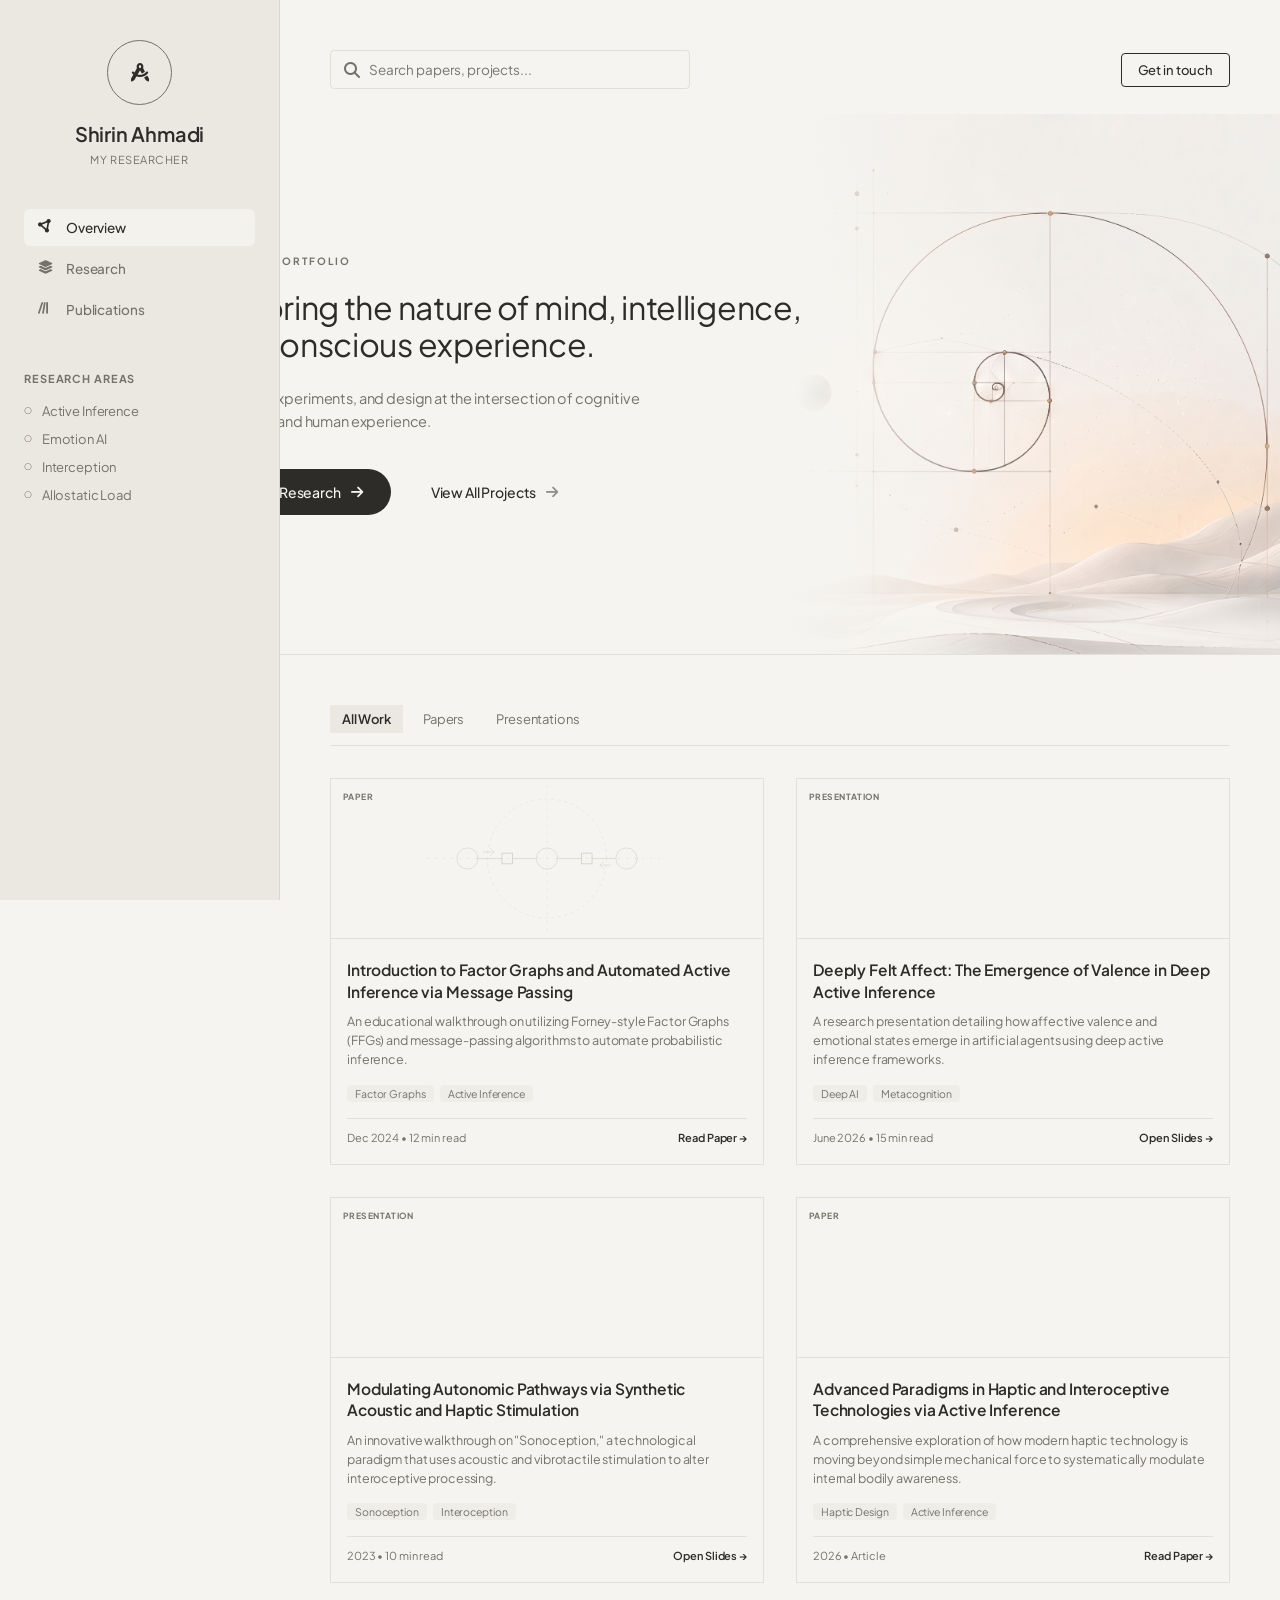
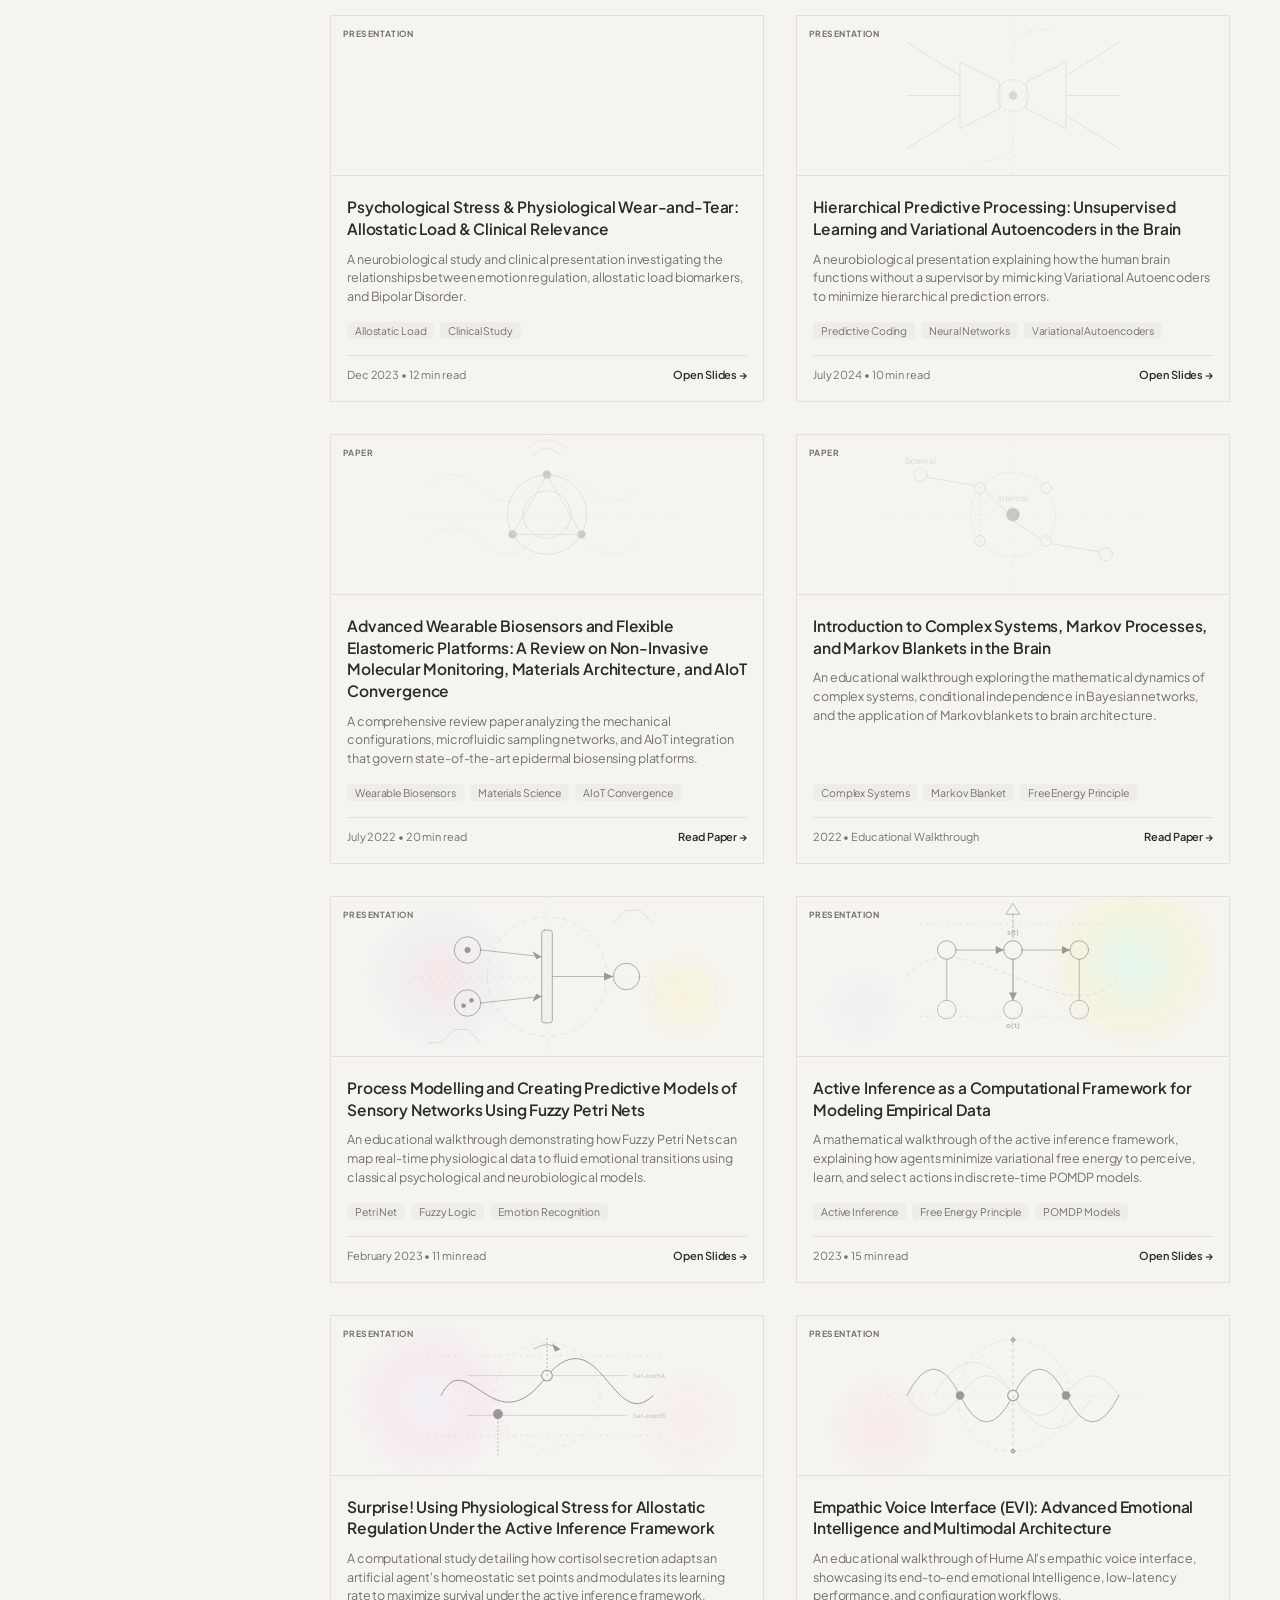
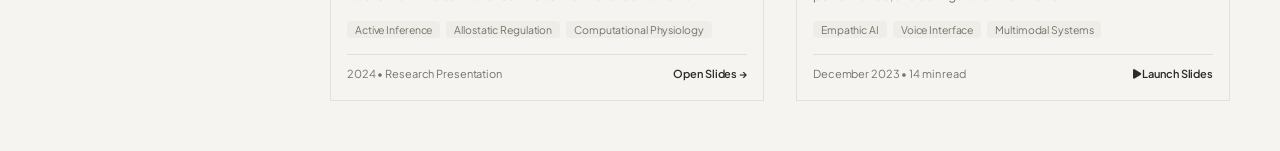
==== index.html @ cced12d4 "Update index.html" ====
<!DOCTYPE html>
<html lang="en">
<head>
    <meta charset="UTF-8">
    <meta name="viewport" content="width=device-width, initial-scale=1.0">
    <title>Academic & Research Portfolio</title>
    <!-- Google Fonts -->
    <link rel="preconnect" href="https://fonts.googleapis.com">
    <link rel="preconnect" href="https://fonts.gstatic.com" crossorigin>
    <link href="https://fonts.googleapis.com/css2?family=Plus+Jakarta+Sans:wght@300;400;500;600;700&display=swap" rel="stylesheet">
    <!-- FontAwesome for Icons -->
    <link rel="stylesheet" href="https://cdnjs.cloudflare.com/ajax/libs/font-awesome/6.4.0/css/all.min.css">
    
    <style>
        :root {
            /* Minimalist Warm Neutral Palette based on image_10bad6.jpg */
            --bg-main: #f5f4f0;       
            --bg-sidebar: #eae8e1;    
            --text-primary: #2d2c29;  
            --text-secondary: #74726a;
            --accent-dark: #8e8075;   
            --line-color: rgba(142, 128, 117, 0.18); /* Thin technical lines */
        }

        * {
            margin: 0;
            padding: 0;
            box-sizing: border-box;
            font-family: 'Plus Jakarta Sans', sans-serif;
            letter-spacing: -0.01em;
        }

        body {
            background-color: var(--bg-main);
            color: var(--text-primary);
            display: flex;
            min-height: 100vh;
        }

        /* --- MOBILE HEADER & TOGGLE --- */
        .mobile-header {
            display: none;
            position: fixed;
            top: 0; left: 0; right: 0;
            height: 60px;
            background: var(--bg-sidebar);
            padding: 0 20px;
            align-items: center;
            justify-content: space-between;
            border-bottom: 1px solid var(--line-color);
            z-index: 1000;
        }

        .menu-toggle-btn {
            background: none;
            border: none;
            font-size: 22px;
            color: var(--text-primary);
            cursor: pointer;
        }

        .mobile-title {
            font-size: 16px;
            font-weight: 600;
        }

        /* --- SIDEBAR STYLES --- */
        aside {
            width: 280px;
            background-color: var(--bg-sidebar);
            padding: 40px 24px;
            display: flex;
            flex-direction: column;
            position: fixed;
            height: 100vh;
            overflow-y: auto;
            border-right: 1px solid var(--line-color);
            z-index: 999;
            transition: transform 0.3s ease;
        }

        .profile-section {
            text-align: center;
            margin-bottom: 40px;
        }

        .logo-box {
            width: 65px;
            height: 65px;
            margin: 0 auto 16px auto;
            border: 1px solid var(--text-secondary);
            border-radius: 50%;
            display: flex;
            align-items: center;
            justify-content: center;
            color: var(--text-primary);
            font-size: 18px;
        }

        .profile-section h1 {
            font-size: 20px;
            font-weight: 600;
            margin-bottom: 6px;
        }

        .profile-section p {
            font-size: 11px;
            color: var(--text-secondary);
            text-transform: uppercase;
            letter-spacing: 0.05em;
            line-height: 1.5;
        }

        .nav-menu {
            list-style: none;
            margin-bottom: 40px;
        }

        .nav-menu a {
            display: flex;
            align-items: center;
            padding: 10px 14px;
            color: var(--text-secondary);
            text-decoration: none;
            font-size: 13.5px;
            font-weight: 500;
            border-radius: 6px;
            margin-bottom: 4px;
            transition: all 0.2s;
        }

        .nav-menu .nav-item.active a, .nav-menu a:hover {
            background-color: rgba(255, 255, 255, 0.4);
            color: var(--text-primary);
        }

        .nav-menu i {
            margin-right: 12px;
            width: 16px;
        }

        .section-title {
            font-size: 11px;
            text-transform: uppercase;
            letter-spacing: 0.08em;
            color: var(--text-secondary);
            margin-bottom: 12px;
            font-weight: 700;
        }

        .area-list {
            list-style: none;
            font-size: 13px;
            color: var(--text-secondary);
        }

        .area-list li {
            padding: 6px 0;
            display: flex;
            align-items: center;
        }

        .area-list li::before {
            content: "○";
            font-size: 9px;
            margin-right: 10px;
            color: var(--accent-dark);
        }

        /* --- MAIN CONTENT STYLES --- */
        main {
            margin-left: 280px;
            width: calc(100% - 280px);
            padding: 50px;
            transition: all 0.3s ease;
        }

        .top-bar {
            display: flex;
            justify-content: space-between;
            align-items: center;
            margin-bottom: 40px;
            gap: 20px;
        }

        .search-box {
            position: relative;
            width: 100%;
            max-width: 360px;
        }

        .search-box input {
            width: 100%;
            padding: 10px 16px 10px 38px;
            border: 1px solid var(--line-color);
            background: transparent;
            border-radius: 4px;
            font-size: 13.5px;
            outline: none;
            color: var(--text-primary);
        }

        .search-box i {
            position: absolute;
            left: 14px;
            top: 50%;
            transform: translateY(-50%);
            color: var(--text-secondary);
        }

        .btn-touch {
            background: transparent;
            color: var(--text-primary);
            padding: 8px 16px;
            border-radius: 4px;
            border: 1px solid var(--text-primary);
            font-size: 13px;
            font-weight: 500;
            cursor: pointer;
            white-space: nowrap;
        }

        /* --- HERO BANNER --- */
        .hero-banner {
            background-color: transparent;
            border-bottom: 1px solid var(--line-color);
            padding-bottom: 60px;
            margin-bottom: 40px;
            position: relative;
            display: flex;
            justify-content: space-between;
            align-items: center;
            overflow: hidden;
        }

        .hero-content {
            max-width: 65%;
            z-index: 2;
        }

        .hero-tag {
            font-size: 11px;
            text-transform: uppercase;
            letter-spacing: 0.1em;
            font-weight: 700;
            color: var(--text-secondary);
            margin-bottom: 16px;
        }

        .hero-content h2 {
            font-size: 36px;
            font-weight: 400;
            line-height: 1.2;
            color: var(--text-primary);
            margin-bottom: 20px;
        }

        .hero-content p {
            color: var(--text-secondary);
            font-size: 14.5px;
            line-height: 1.6;
        }

        .fibonacci-bg {
            position: absolute;
            right: 0px;
            bottom: 0px;
            width: 340px;
            height: 100%;
            background-image: url('https://upload.wikimedia.org/wikipedia/commons/9/93/Fibonacci_spiral_34.svg');
            background-size: contain;
            background-position: bottom right;
            background-repeat: no-repeat;
            opacity: 0.08; 
            pointer-events: none;
        }

        /* Filters */
        .filter-bar {
            display: flex;
            flex-wrap: wrap;
            gap: 8px;
            margin-bottom: 32px;
            border-bottom: 1px solid var(--line-color);
            padding-bottom: 12px;
        }

        .filter-btn {
            background: transparent;
            border: none;
            padding: 6px 12px;
            font-size: 13px;
            color: var(--text-secondary);
            cursor: pointer;
        }

        .filter-btn.active {
            background: var(--bg-sidebar);
            color: var(--text-primary);
            font-weight: 600;
        }

        /* --- CARDS GRID (MINIMALIST & LINEAR LIKE IMAGE_10BAD6) --- */
        .cards-grid {
            display: grid;
            grid-template-columns: repeat(auto-fill, minmax(300px, 1fr));
            gap: 32px;
        }

        /* Card container dissolves into background, surrounded by thin lines */
        .card {
            background: transparent; /* No more white background */
            border: 1px solid var(--line-color); /* Faint technical borders */
            border-radius: 0px; 
            overflow: hidden;
            display: flex;
            flex-direction: column;
            transition: opacity 0.2s;
        }

        .card-image-area {
            height: 160px;
            background: transparent; /* Seamless blend */
            position: relative;
            display: flex;
            align-items: center;
            justify-content: center;
            border-bottom: 1px solid var(--line-color);
            overflow: hidden;
        }

        /* Fine Technical Vector Arts */
        .card-vector-art {
            width: 75%;
            height: 75%;
            background-size: contain;
            background-position: center;
            background-repeat: no-repeat;
            opacity: 0.12; /* Faint line-art look matching the photo */
            filter: contrast(0.7) grayscale(1);
        }

        .card-badge {
            position: absolute;
            top: 12px;
            left: 12px;
            font-size: 8.5px;
            font-weight: 700;
            text-transform: uppercase;
            letter-spacing: 0.05em;
            color: var(--text-secondary);
            background: transparent;
            padding: 0;
            border: none;
        }

        .card-content {
            display: flex;
            flex-direction: column;
            flex-grow: 1;
            padding: 20px 16px; /* Elegant compact spacing */
        }

        .card-title {
            font-size: 15.5px;
            font-weight: 600;
            line-height: 1.4;
            margin-bottom: 10px;
            text-decoration: none;
            color: var(--text-primary);
        }

        .card-desc {
            color: var(--text-secondary);
            font-size: 12.5px;
            line-height: 1.5;
            margin-bottom: 16px;
        }

        /* Minimalist Tags matching the warm beige reference */
        .card-tags {
            display: flex;
            flex-wrap: wrap;
            gap: 6px;
            margin-top: auto;
            margin-bottom: 16px;
        }

        .tag {
            background: rgba(234, 232, 225, 0.5); /* Soft tan/beige tone */
            border: none;
            padding: 2px 8px;
            border-radius: 4px;
            font-size: 10.5px;
            color: var(--text-secondary);
        }

        .card-footer {
            display: flex;
            justify-content: space-between;
            align-items: center;
            font-size: 11px;
            color: var(--text-secondary);
            border-top: 1px solid var(--line-color);
            padding-top: 12px;
        }

        .pdf-link {
            color: var(--text-primary);
            text-decoration: none;
            font-weight: 600;
        }

        /* Overlay for mobile sidebar */
        .sidebar-overlay {
            display: none;
            position: fixed;
            top: 0; left: 0; right: 0; bottom: 0;
            background: rgba(0,0,0,0.1);
            z-index: 998;
        }

        /* --- RESPONSIVE MEDIA QUERIES --- */
        @media (max-width: 992px) {
            aside {
                transform: translateX(-100%);
            }
            aside.open {
                transform: translateX(0);
            }
            .sidebar-overlay.show {
                display: block;
            }
            main {
                margin-left: 0;
                width: 100%;
                padding: 90px 20px 40px 20px;
            }
            .mobile-header {
                display: flex;
            }
            .top-bar {
                flex-direction: column;
                align-items: flex-start;
            }
            .search-box {
                max-width: 100%;
            }
            .hero-banner {
                flex-direction: column;
                align-items: flex-start;
            }
            .hero-content {
                max-width: 100%;
            }
            .fibonacci-bg {
                width: 220px;
                height: 220px;
                right: -20px;
                bottom: -20px;
            }
        }
    </style>
</head>
<body>

    <!-- MOBILE HEADER -->
    <div class="mobile-header">
        <button class="menu-toggle-btn" id="menuToggle"><i class="fa-solid fa-bars"></i></button>
        <div class="mobile-title">Shirin Ahmadi</div>
        <div style="width: 22px;"></div>
    </div>

    <!-- SIDEBAR OVERLAY -->
    <div class="sidebar-overlay" id="overlay"></div>

    <!-- SIDEBAR -->
    <aside id="sidebar">
        <div class="profile-section">
            <div class="logo-box">
                <i class="fa-solid fa-compass-drafting"></i>
            </div>
            <h1>Shirin Ahmadi</h1>
            <p>My Researcher</p>
        </div>

        <ul class="nav-menu">
            <li class="nav-item active"><a href="#"><i class="fa-solid fa-circle-nodes"></i> Overview</a></li>
            <li class="nav-item"><a href="#"><i class="fa-solid fa-layer-group"></i> Research</a></li>
            <li class="nav-item"><a href="#"><i class="fa-solid fa-lines-leaning"></i> Publications</a></li>
        </ul>

        <h3 class="section-title">Research Areas</h3>
        <ul class="area-list">
            <li>Active Inference</li>
            <li>Emotion AI</li>
            <li>Interception</li>
            <li>Allostatic Load</li>
        </ul>
    </aside>

    <!-- MAIN CONTENT -->
    <main>
        <!-- Top Bar -->
        <div class="top-bar">
            <div class="search-box">
                <i class="fa-solid fa-magnifying-glass"></i>
                <input type="text" placeholder="Search papers, projects...">
            </div>
            <button class="btn-touch">Get in touch</button>
        </div>

        <!-- Hero Banner -->
        <div class="hero-banner-wrapper" style="
            position: relative;
            width: 100vw;
            position: relative;
            left: 50%;
            right: 50%;
            margin-left: -50vw;
            margin-right: -50vw;
            background-color: var(--bg-main);
            border-bottom: 1px solid var(--line-color);
            margin-top: -15px; /* رفع فاصله احتمالی از هدر بالایی */
            margin-bottom: 50px;
            overflow: hidden;">
            
            <div style="
                max-width: 1200px; /* این مقدار باید دقیقاً هم‌اندازه حداکثر عرض کارت‌های شما باشد */
                margin: 0 auto;
                padding: 0 20px;
                position: relative;
                min-height: 540px;
                display: flex;
                align-items: center;">
                
                <div class="hero-content" style="
                    max-width: 55%; 
                    z-index: 5; 
                    padding: 60px 0;
                    box-sizing: border-box;">
                    <p class="hero-tag" style="letter-spacing: 0.2em; font-size: 10px; margin-bottom: 20px; color: var(--text-secondary);">RESEARCH PORTFOLIO</p>
                    <h1 class="hero-title" style="
                        font-family: 'Plus Jakarta Sans', sans-serif; 
                        font-weight: 400; 
                        line-height: 1.15; 
                        color: var(--text-primary); 
                        margin-bottom: 24px;
                        word-wrap: break-word;">
                        Exploring the nature of mind, intelligence, and conscious experience.
                    </h1>
                    <p class="hero-desc" style="color: var(--text-secondary); line-height: 1.6; margin-bottom: 36px; max-width: 460px;">
                        Research, experiments, and design at the intersection of cognitive science, AI, and human experience.
                    </p>
                    
                    <div class="hero-btns" style="display: flex; flex-wrap: wrap; gap: 16px; align-items: center;">
                        <button style="background: #2d2c29; color: #f5f4f0; padding: 14px 28px; border-radius: 30px; border: none; font-size: 14px; font-weight: 500; cursor: pointer; display: flex; align-items: center; gap: 10px; transition: opacity 0.2s;">
                            Explore Research <i class="fa-solid fa-arrow-right"></i>
                        </button>
                        <button style="background: transparent; color: var(--text-primary); padding: 14px 24px; border: none; font-size: 14px; font-weight: 500; cursor: pointer; display: flex; align-items: center; gap: 10px;">
                            View All Projects <i class="fa-solid fa-arrow-right" style="opacity: 0.5;"></i>
                        </button>
                    </div>
                </div>

                <div class="hero-image-container" style="
                    position: absolute;
                    top: 0;
                    right: 0;
                    width: 50%;
                    height: 100%;
                    background-image: linear-gradient(to right, var(--bg-main) 0%, rgba(245, 244, 240, 0) 40%), url('header-bg.png');
                    background-size: cover;
                    background-position: center right;
                    background-repeat: no-repeat;
                    z-index: 1;">
                </div>
            </div>
        </div>

        

        <!-- Filters -->
        <div class="filter-bar">
            <button class="filter-btn active">All Work</button>
            <button class="filter-btn">Papers</button>
            <button class="filter-btn">Presentations</button>
        </div>

        <!-- Cards Grid -->
        <div class="cards-grid">
            
            <!-- Card 1 -->
           <!-- Card 1 (Custom Factor Graph Minimal Blueprint) -->
            <div class="card">
                <div class="card-image-area">
                    <span class="card-badge">Paper</span>
                    
                    <!-- Customized Mathematical Factor Graph Scheme (Pure Line Art) -->
                    <svg viewBox="0 0 200 120" width="100%" height="100%" style="stroke: var(--text-secondary); stroke-width: 0.5; fill: none; opacity: 0.25; stroke-linecap: round;">
                        <!-- Variable Nodes (Circles) -->
                        <circle cx="40" cy="60" r="8" />
                        <circle cx="100" cy="60" r="8" />
                        <circle cx="160" cy="60" r="8" />
                        
                        <!-- Factor Nodes (Small Squares) -->
                        <rect x="66" y="56" width="8" height="8" style="fill: transparent; stroke-width: 0.7;" />
                        <rect x="126" y="56" width="8" height="8" style="fill: transparent; stroke-width: 0.7;" />
                        
                        <!-- Connecting Message Passing Lines -->
                        <line x1="48" y1="60" x2="66" y2="60" />
                        <line x1="74" y1="60" x2="92" y2="60" />
                        <line x1="108" y1="60" x2="126" y2="60" />
                        <line x1="134" y1="60" x2="152" y2="60" />
                        
                        <!-- Elegant Blueprint Technical Elements (Circles & Dotted Lines) -->
                        <circle cx="100" cy="60" r="45" stroke-dasharray="2,3" style="stroke: var(--accent-dark); stroke-width: 0.3;" />
                        <line x1="100" y1="5" x2="100" y2="115" stroke-dasharray="1,5" style="stroke-width: 0.3;" />
                        <line x1="10" y1="60" x2="190" y2="60" stroke-dasharray="1,5" style="stroke-width: 0.3;" />
                        
                        <!-- Mathematical Belief Propagation Vectors (Tiny Arrows) -->
                        <path d="M 52,55 L 60,55 M 57,52 L 60,55 L 57,58" style="stroke-width: 0.4;" />
                        <path d="M 148,65 L 140,65 M 143,62 L 140,65 L 143,68" style="stroke-width: 0.4;" />
                    </svg>

                </div>
                <div class="card-content">
                    <a href="https://docs.google.com/gview?url=https://sweetiai.github.io/Research-hub/factor-graph.pdf&embedded=true" target="_blank" class="card-title">
                        Introduction to Factor Graphs and Automated Active Inference via Message Passing
                    </a>
                    <p class="card-desc">An educational walkthrough on utilizing Forney-style Factor Graphs (FFGs) and message-passing algorithms to automate probabilistic inference.</p>
                    <div class="card-tags">
                        <span class="tag">Factor Graphs</span>
                        <span class="tag">Active Inference</span>
                    </div>
                    <div class="card-footer">
                        <span>Dec 2024 • 12 min read</span>
                        <a href="https://docs.google.com/gview?url=https://sweetiai.github.io/Research-hub/factor-graph.pdf&embedded=true" target="_blank" class="pdf-link">Read Paper →</a>
                    </div>
                </div>
            </div>

            <!-- Card 2 -->
            <div class="card">
                <div class="card-image-area">
                    <span class="card-badge">Presentation</span>
                    <div class="card-vector-art" style="background-image: url('https://upload.wikimedia.org/wikipedia/commons/e/ec/Wave_packet.svg'); opacity: 0.2;"></div>
                </div>
                <div class="card-content">
                    <a href="https://docs.google.com/gview?url=https://sweetiai.github.io/Research-hub/deeply-felt-affect.pdf&embedded=true" target="_blank" class="card-title">
                        Deeply Felt Affect: The Emergence of Valence in Deep Active Inference
                    </a>
                    <p class="card-desc">A research presentation detailing how affective valence and emotional states emerge in artificial agents using deep active inference frameworks.</p>
                    <div class="card-tags">
                        <span class="tag">Deep AI</span>
                        <span class="tag">Metacognition</span>
                    </div>
                    <div class="card-footer">
                        <span>June 2026 • 15 min read</span>
                        <a href="https://docs.google.com/gview?url=https://sweetiai.github.io/Research-hub/deeply-felt-affect.pdf&embedded=true" target="_blank" class="pdf-link">Open Slides →</a>
                    </div>
                </div>
            </div>

            <!-- Card 3 -->
            <div class="card">
                <div class="card-image-area">
                    <span class="card-badge">Presentation</span>
                    <div class="card-vector-art" style="background-image: url('https://upload.wikimedia.org/wikipedia/commons/6/6c/Vector_Field.svg'); opacity: 0.16;"></div>
                </div>
                <div class="card-content">
                    <a href="https://docs.google.com/gview?url=https://sweetiai.github.io/Research-hub/sonoception-presentation.pdf&embedded=true" target="_blank" class="card-title">
                        Modulating Autonomic Pathways via Synthetic Acoustic and Haptic Stimulation
                    </a>
                    <p class="card-desc">An innovative walkthrough on "Sonoception," a technological paradigm that uses acoustic and vibrotactile stimulation to alter interoceptive processing.</p>
                    <div class="card-tags">
                        <span class="tag">Sonoception</span>
                        <span class="tag">Interoception</span>
                    </div>
                    <div class="card-footer">
                        <span>2023 • 10 min read</span>
                        <a href="https://docs.google.com/gview?url=https://sweetiai.github.io/Research-hub/sonoception-presentation.pdf&embedded=true" target="_blank" class="pdf-link">Open Slides →</a>
                    </div>
                </div>
            </div>

            <!-- Card 4 -->
            <div class="card">
                <div class="card-image-area">
                    <span class="card-badge">Paper</span>
                    <div class="card-vector-art" style="background-image: url('https://upload.wikimedia.org/wikipedia/commons/e/e4/Simplicial_complex_example.svg'); opacity: 0.18;"></div>
                </div>
                <div class="card-content">
                    <a href="https://docs.google.com/gview?url=https://sweetiai.github.io/Research-hub/advanced-haptics.pdf&embedded=true" target="_blank" class="card-title">
                        Advanced Paradigms in Haptic and Interoceptive Technologies via Active Inference
                    </a>
                    <p class="card-desc">A comprehensive exploration of how modern haptic technology is moving beyond simple mechanical force to systematically modulate internal bodily awareness.</p>
                    <div class="card-tags">
                        <span class="tag">Haptic Design</span>
                        <span class="tag">Active Inference</span>
                    </div>
                    <div class="card-footer">
                        <span>2026 • Article</span>
                        <a href="https://docs.google.com/gview?url=https://sweetiai.github.io/Research-hub/advanced-haptics.pdf&embedded=true" target="_blank" class="pdf-link">Read Paper →</a>
                    </div>
                </div>
            </div>

            <!-- Card 5 -->
            <div class="card">
                <div class="card-image-area">
                    <span class="card-badge">Presentation</span>
                    <div class="card-vector-art" style="background-image: url('https://upload.wikimedia.org/wikipedia/commons/b/b5/Complex_plane_bivariate_normal_distribution.svg'); opacity: 0.12; transform: scale(1.1);"></div>
                </div>
                <div class="card-content">
                    <a href="https://docs.google.com/gview?url=https://sweetiai.github.io/Research-hub/allostatic-load.pdf&embedded=true" target="_blank" class="card-title">
                        Psychological Stress & Physiological Wear-and-Tear: Allostatic Load & Clinical Relevance
                    </a>
                    <p class="card-desc">A neurobiological study and clinical presentation investigating the relationships between emotion regulation, allostatic load biomarkers, and Bipolar Disorder.</p>
                    <div class="card-tags">
                        <span class="tag">Allostatic Load</span>
                        <span class="tag">Clinical Study</span>
                    </div>
                    <div class="card-footer">
                        <span>Dec 2023 • 12 min read</span>
                        <a href="https://docs.google.com/gview?url=https://sweetiai.github.io/Research-hub/allostatic-load.pdf&embedded=true" target="_blank" class="pdf-link">Open Slides →</a>
                    </div>
                </div>
            </div>
<div class="card">
                <div class="card-image-area">
                    <span class="card-badge">Presentation</span>
                    
                    <svg viewBox="0 0 200 120" width="100%" height="100%" style="stroke: var(--text-secondary); stroke-width: 0.5; fill: none; opacity: 0.22; stroke-linecap: round;">
                        <line x1="20" y1="20" x2="60" y2="45" />
                        <line x1="20" y1="60" x2="60" y2="60" />
                        <line x1="20" y1="100" x2="60" y2="75" />
                        
                        <polygon points="60,35 60,85 90,70 90,50" />
                        
                        <circle cx="100" cy="60" r="12" stroke-dasharray="2,2" style="stroke: var(--accent-dark); stroke-width: 0.6;" />
                        <circle cx="100" cy="60" r="3" style="fill: var(--text-secondary);" />
                        
                        <polygon points="110,50 110,70 140,85 140,35" />
                        <line x1="140" y1="45" x2="180" y2="20" />
                        <line x1="140" y1="60" x2="180" y2="60" />
                        <line x1="140" y1="75" x2="180" y2="100" />
                        
                        <path d="M 100,25 Q 100,10 130,10" stroke-dasharray="1,3" />
                        <path d="M 100,95 Q 100,110 70,110" stroke-dasharray="1,3" />
                        
                        <line x1="100" y1="0" x2="100" y2="120" stroke-dasharray="1,6" style="stroke-width: 0.3;" />
                    </svg>

                </div>
                <div class="card-content">
                    <a href="https://docs.google.com/gview?url=https://sweetiai.github.io/Research-hub/hierarchical-vae.pdf&embedded=true" target="_blank" class="card-title">
                        Hierarchical Predictive Processing: Unsupervised Learning and Variational Autoencoders in the Brain
                    </a>
                    <p class="card-desc">A neurobiological presentation explaining how the human brain functions without a supervisor by mimicking Variational Autoencoders to minimize hierarchical prediction errors.</p>
                    <div class="card-tags">
                        <span class="tag">Predictive Coding</span>
                        <span class="tag">Neural Networks</span>
                        <span class="tag">Variational Autoencoders</span>
                    </div>
                    <div class="card-footer">
                        <span>July 2024 • 10 min read</span>
                        <a href="https://docs.google.com/gview?url=https://sweetiai.github.io/Research-hub/hierarchical-vae.pdf&embedded=true" target="_blank" class="pdf-link">Open Slides →</a>
                    </div>
                </div>
            </div>
            <div class="card">
                <div class="card-image-area">
                    <span class="card-badge">Paper</span>
                    
                    <svg viewBox="0 0 200 120" width="100%" height="100%" style="stroke: var(--text-secondary); stroke-width: 0.5; fill: none; opacity: 0.22; stroke-linecap: round;">
                        <path d="M 10,40 Q 30,20 50,40 T 90,40 T 130,40 T 170,40" stroke-dasharray="1,2" style="stroke: var(--accent-dark); stroke-width: 0.4;" />
                        <path d="M 10,80 Q 30,60 50,80 T 90,80 T 130,80 T 170,80" stroke-dasharray="1,2" style="stroke: var(--accent-dark); stroke-width: 0.4;" />
                        
                        <circle cx="100" cy="60" r="30" />
                        <circle cx="100" cy="60" r="18" />
                        
                        <g style="stroke-width: 0.6;">
                            <circle cx="100" cy="30" r="3" style="fill: var(--text-primary);" />
                            <circle cx="74" cy="75" r="3" style="fill: var(--text-primary);" />
                            <circle cx="126" cy="75" r="3" style="fill: var(--text-primary);" />
                        </g>
                        
                        <line x1="100" y1="30" x2="74" y2="75" />
                        <line x1="100" y1="30" x2="126" y2="75" />
                        <line x1="74" y1="75" x2="126" y2="75" />
                        
                        <path d="M 90,15 Q 100,5 110,15" />
                        <path d="M 85,10 Q 100,-3 115,10" stroke-width="0.3" />
                        
                        <line x1="0" y1="60" x2="200" y2="60" stroke-dasharray="3,6" style="stroke-width: 0.2;" />
                    </svg>

                </div>
                <div class="card-content">
                    <a href="https://docs.google.com/gview?url=https://sweetiai.github.io/Research-hub/wearable-biosensors.pdf&embedded=true" target="_blank" class="card-title">
                        Advanced Wearable Biosensors and Flexible Elastomeric Platforms: A Review on Non-Invasive Molecular Monitoring, Materials Architecture, and AIoT Convergence
                    </a>
                    <p class="card-desc">A comprehensive review paper analyzing the mechanical configurations, microfluidic sampling networks, and AIoT integration that govern state-of-the-art epidermal biosensing platforms.</p>
                    <div class="card-tags">
                        <span class="tag">Wearable Biosensors</span>
                        <span class="tag">Materials Science</span>
                        <span class="tag">AIoT Convergence</span>
                    </div>
                    <div class="card-footer">
                        <span>July 2022 • 20 min read</span>
                        <a href="https://docs.google.com/gview?url=https://sweetiai.github.io/Research-hub/wearable-biosensors.pdf&embedded=true" target="_blank" class="pdf-link">Read Paper →</a>
                    </div>
                </div>
            </div>
<div class="card">
                <div class="card-image-area">
                    <span class="card-badge">Paper</span>
                    
                    <svg viewBox="0 0 200 120" width="100%" height="100%" style="stroke: var(--text-secondary); stroke-width: 0.5; fill: none; opacity: 0.22; stroke-linecap: round;">
                        <circle cx="100" cy="60" r="32" stroke-dasharray="3,3" style="stroke: var(--accent-dark); stroke-width: 0.4;" />
                        
                        <circle cx="100" cy="60" r="5" style="fill: var(--text-primary);" />
                        <text x="100" y="50" style="font-size: 6px; stroke: none; fill: var(--text-secondary); text-anchor: middle;">Internal</text>
                        
                        <circle cx="30" cy="30" r="5" />
                        <circle cx="170" cy="90" r="5" />
                        <text x="30" y="22" style="font-size: 6px; stroke: none; fill: var(--text-secondary); text-anchor: middle;">External</text>
                        
                        <circle cx="75" cy="40" r="4" style="fill: transparent;" />
                        <circle cx="125" cy="40" r="4" style="fill: transparent;" />
                        
                        <circle cx="75" cy="80" r="4" style="fill: transparent;" />
                        <circle cx="125" cy="80" r="4" style="fill: transparent;" />
                        
                        <line x1="35" y1="32" x2="71" y2="38" />
                        <line x1="79" y1="42" x2="95" y2="58" />
                        <line x1="100" y1="65" x2="121" y2="78" />
                        <line x1="75" y1="76" x2="75" y2="44" stroke-dasharray="1,2" />
                        <line x1="129" y1="82" x2="165" y2="88" />
                        
                        <line x1="100" y1="0" x2="100" y2="120" stroke-dasharray="1,8" style="stroke-width: 0.2;" />
                        <line x1="0" y1="60" x2="200" y2="60" stroke-dasharray="1,8" style="stroke-width: 0.2;" />
                    </svg>

                </div>
                <div class="card-content">
                    <a href="https://docs.google.com/gview?url=https://sweetiai.github.io/Research-hub/markov-blanket.pdf&embedded=true" target="_blank" class="card-title">
                        Introduction to Complex Systems, Markov Processes, and Markov Blankets in the Brain
                    </a>
                    <p class="card-desc">An educational walkthrough exploring the mathematical dynamics of complex systems, conditional independence in Bayesian networks, and the application of Markov blankets to brain architecture.</p>
                    <div class="card-tags">
                        <span class="tag">Complex Systems</span>
                        <span class="tag">Markov Blanket</span>
                        <span class="tag">Free Energy Principle</span>
                    </div>
                    <div class="card-footer">
                        <span>2022 • Educational Walkthrough</span>
                        <a href="https://docs.google.com/gview?url=https://sweetiai.github.io/Research-hub/markov-blanket.pdf&embedded=true" target="_blank" class="pdf-link">Read Paper →</a>
                    </div>
                </div>
            </div>
<!-- Card 9 (Fuzzy Petri Nets - Advanced Pastel Line Art) -->
            <div class="card">
                <div class="card-image-area" style="background: transparent; position: relative;">
                    <span class="card-badge">Presentation</span>
                    
                    <!-- 1. Rich Pastel Gradient Mist Background (Inspired by image_10bad6) -->
                    <div style="position: absolute; width: 140px; height: 140px; background: radial-gradient(circle, rgba(254,205,211,0.4) 0%, rgba(224,231,255,0.3) 50%, rgba(245,244,240,0) 70%); filter: blur(10px); top: 10px; left: 40px; pointer-events: none; z-index: 1;"></div>
                    <div style="position: absolute; width: 100px; height: 100px; background: radial-gradient(circle, rgba(254,240,138,0.25) 0%, rgba(245,244,240,0) 70%); filter: blur(8px); bottom: 10px; right: 30px; pointer-events: none; z-index: 1;"></div>

                    <!-- 2. Complex & High-Tech Live SVG Petri Net Diagram -->
                    <svg viewBox="0 0 200 120" width="100%" height="100%" style="stroke: var(--text-primary); stroke-width: 0.5; fill: none; opacity: 0.45; stroke-linecap: round; position: relative; z-index: 2;">
                        <!-- Tech Grid Blueprint Background -->
                        <line x1="0" y1="60" x2="200" y2="60" stroke-dasharray="1,5" style="stroke: var(--text-secondary); stroke-width: 0.2;" />
                        <line x1="100" y1="0" x2="100" y2="120" stroke-dasharray="1,5" style="stroke: var(--text-secondary); stroke-width: 0.2;" />
                        <circle cx="100" cy="60" r="45" stroke-dasharray="4,4" style="stroke: var(--accent-dark); stroke-width: 0.25;" />

                        <!-- Petri Net Places (Circles) -->
                        <circle cx="40" cy="40" r="10" style="stroke-width: 0.6;" />
                        <circle cx="40" cy="80" r="10" style="stroke-width: 0.6;" />
                        <circle cx="160" cy="60" r="10" style="stroke-width: 0.6;" />
                        
                        <!-- Fuzzy Tokens inside Places (Tiny Solid Dots) -->
                        <circle cx="40" cy="40" r="2" style="fill: var(--text-primary);" />
                        <circle cx="37" cy="82" r="1.5" style="fill: var(--text-primary);" />
                        <circle cx="43" cy="78" r="1.5" style="fill: var(--text-primary);" />

                        <!-- Petri Net Transitions (Bars/Rectangles) -->
                        <rect x="96" y="25" width="8" height="70" rx="2" style="fill: rgba(234, 232, 225, 0.6); stroke-width: 0.6;" />
                        
                        <!-- Connecting Directed Arcs (Flow of Physiological Data) -->
                        <path d="M 50,40 L 96,45" />
                        <path d="M 50,80 L 96,75" />
                        <path d="M 104,60 L 150,60" />
                        
                        <!-- Flow Arrows -->
                        <polygon points="96,45 89,41 92,47" style="fill: var(--text-primary); stroke: none;" />
                        <polygon points="96,75 92,73 89,79" style="fill: var(--text-primary); stroke: none;" />
                        <polygon points="150,60 143,57 143,63" style="fill: var(--text-primary); stroke: none;" />
                        
                        <!-- Fuzzy Logic Membership Curves (Tiny Mathematical Graphs on top) -->
                        <path d="M 10,110 L 20,110 L 30,100 L 40,100 L 50,110" style="stroke-width: 0.3; stroke: var(--text-secondary);" />
                        <path d="M 150,20 L 160,10 L 170,10 L 180,20" style="stroke-width: 0.3; stroke: var(--text-secondary);" />
                    </svg>
                </div>
                <div class="card-content">
                    <a href="https://docs.google.com/gview?url=https://sweetiai.github.io/Research-hub/fuzzy-petri-nets.pdf&embedded=true" target="_blank" class="card-title">
                        Process Modelling and Creating Predictive Models of Sensory Networks Using Fuzzy Petri Nets
                    </a>
                    <p class="card-desc">An educational walkthrough demonstrating how Fuzzy Petri Nets can map real-time physiological data to fluid emotional transitions using classical psychological and neurobiological models.</p>
                    <div class="card-tags">
                        <span class="tag">Petri Net</span>
                        <span class="tag">Fuzzy Logic</span>
                        <span class="tag">Emotion Recognition</span>
                    </div>
                    <div class="card-footer">
                        <span>February 2023 • 11 min read</span>
                        <a href="https://docs.google.com/gview?url=https://sweetiai.github.io/Research-hub/fuzzy-petri-nets.pdf&embedded=true" target="_blank" class="pdf-link">Open Slides →</a>
                    </div>
                </div>
            </div>
<div class="card">
                <div class="card-image-area" style="background: transparent; position: relative;">
                    <span class="card-badge">Presentation</span>
                    
                    <div style="position: absolute; width: 150px; height: 150px; background: radial-gradient(circle, rgba(204,251,241,0.45) 0%, rgba(254,240,138,0.2) 60%, rgba(245,244,240,0) 75%); filter: blur(12px); top: -10px; right: 20px; pointer-events: none; z-index: 1;"></div>
                    <div style="position: absolute; width: 90px; height: 90px; background: radial-gradient(circle, rgba(224,231,255,0.25) 0%, rgba(245,244,240,0) 70%); filter: blur(6px); bottom: 5px; left: 20px; pointer-events: none; z-index: 1;"></div>

                    <svg viewBox="0 0 200 120" width="100%" height="100%" style="stroke: var(--text-primary); stroke-width: 0.5; fill: none; opacity: 0.45; stroke-linecap: round; position: relative; z-index: 2;">
                        <line x1="30" y1="20" x2="170" y2="20" stroke-dasharray="1,4" style="stroke: var(--text-secondary); stroke-width: 0.25;" />
                        <line x1="30" y1="90" x2="170" y2="90" stroke-dasharray="1,4" style="stroke: var(--text-secondary); stroke-width: 0.25;" />
                        
                        <circle cx="50" cy="40" r="7" style="stroke-width: 0.6;" />
                        <circle cx="100" cy="40" r="7" style="stroke-width: 0.7; stroke: var(--text-primary);" />
                        <circle cx="150" cy="40" r="7" style="stroke-width: 0.6;" />
                        
                        <text x="100" y="29" style="font-size: 5.5px; stroke: none; fill: var(--text-secondary); text-anchor: middle; font-weight: bold;">s(t)</text>
                        
                        <circle cx="50" cy="85" r="7" stroke-dasharray="2,1" />
                        <circle cx="100" cy="85" r="7" />
                        <circle cx="150" cy="85" r="7" stroke-dasharray="2,1" />
                        <text x="100" y="99" style="font-size: 5.5px; stroke: none; fill: var(--text-secondary); text-anchor: middle; font-weight: bold;">o(t)</text>

                        <polygon points="100,5 105,13 95,13" style="stroke-width: 0.5;" />
                        <text x="100" y="-1" style="font-size: 5px; stroke: none; fill: var(--text-secondary); text-anchor: middle;">a(t)</text>

                        <path d="M 57,40 L 93,40" />
                        <path d="M 107,40 L 143,40" />
                        <path d="M 50,47 L 50,78" />
                        <path d="M 100,47 L 100,78" style="stroke-width: 0.8;" />
                        <path d="M 150,47 L 150,78" />
                        <path d="M 100,13 L 100,33" stroke-dasharray="2,2" />

                        <polygon points="93,40 87,37 87,43" style="fill: var(--text-primary); stroke: none;" />
                        <polygon points="143,40 137,37 137,43" style="fill: var(--text-primary); stroke: none;" />
                        <polygon points="100,78 97,72 103,72" style="fill: var(--text-primary); stroke: none;" />

                        <path d="M 20,60 C 60,10 140,110 180,60" style="stroke: var(--accent-dark); stroke-width: 0.3; stroke-dasharray: 3,3;" />
                    </svg>
                </div>
                <div class="card-content">
                    <a href="https://docs.google.com/gview?url=https://sweetiai.github.io/Research-hub/active-inference-pomdp.pdf&embedded=true" target="_blank" class="card-title">
                        Active Inference as a Computational Framework for Modeling Empirical Data
                    </a>
                    <p class="card-desc">A mathematical walkthrough of the active inference framework, explaining how agents minimize variational free energy to perceive, learn, and select actions in discrete-time POMDP models.</p>
                    <div class="card-tags">
                        <span class="tag">Active Inference</span>
                        <span class="tag">Free Energy Principle</span>
                        <span class="tag">POMDP Models</span>
                    </div>
                    <div class="card-footer">
                        <span>2023 • 15 min read</span>
                        <a href="https://docs.google.com/gview?url=https://sweetiai.github.io/Research-hub/active-inference-pomdp.pdf&embedded=true" target="_blank" class="pdf-link">Open Slides →</a>
                    </div>
                </div>
            </div>
<div class="card">
                <div class="card-image-area" style="background: transparent; position: relative;">
                    <span class="card-badge">Presentation</span>
                    
                    <div style="position: absolute; width: 140px; height: 140px; background: radial-gradient(circle, rgba(238,242,255,0.5) 0%, rgba(251,207,232,0.3) 50%, rgba(245,244,240,0) 75%); filter: blur(10px); top: 15px; left: 30px; pointer-events: none; z-index: 1;"></div>
                    <div style="position: absolute; width: 110px; height: 110px; background: radial-gradient(circle, rgba(254,226,226,0.35) 0%, rgba(245,244,240,0) 70%); filter: blur(8px); bottom: 0px; right: 20px; pointer-events: none; z-index: 1;"></div>

                    <svg viewBox="0 0 200 120" width="100%" height="100%" style="stroke: var(--text-primary); stroke-width: 0.5; fill: none; opacity: 0.45; stroke-linecap: round; position: relative; z-index: 2;">
                        <line x1="10" y1="90" x2="190" y2="90" stroke-dasharray="1,4" style="stroke: var(--text-secondary); stroke-width: 0.25;" />
                        <line x1="10" y1="30" x2="190" y2="30" stroke-dasharray="1,4" style="stroke: var(--text-secondary); stroke-width: 0.25;" />
                        <circle cx="100" cy="60" r="40" stroke-dasharray="3,5" style="stroke: var(--accent-dark); stroke-width: 0.2;" />

                        <line x1="40" y1="45" x2="160" y2="45" style="stroke: var(--text-secondary); stroke-width: 0.4;" />
                        <line x1="40" y1="75" x2="160" y2="75" style="stroke: var(--text-secondary); stroke-width: 0.4;" />
                        <text x="165" y="47" style="font-size: 4.5px; stroke: none; fill: var(--text-secondary);">Set-point A</text>
                        <text x="165" y="77" style="font-size: 4.5px; stroke: none; fill: var(--text-secondary);">Set-point B</text>

                        <path d="M 20,60 C 40,20 60,100 100,45 C 140,0 150,90 180,60" style="stroke-width: 0.75; stroke: var(--text-primary);" />

                        <circle cx="100" cy="45" r="4" style="fill: var(--bg-main); stroke-width: 0.8;" />
                        <circle cx="63" cy="74" r="3.5" style="fill: var(--text-primary);" />
                        
                        <line x1="63" y1="74" x2="63" y2="105" stroke-dasharray="1,2" />
                        <line x1="100" y1="45" x2="100" y2="15" stroke-dasharray="1,2" />
                        
                        <path d="M 90,25 Q 100,18 110,25" />
                        <polygon points="110,25 104,21 106,27" style="fill: var(--text-primary); stroke: none;" />
                    </svg>
                </div>
                <div class="card-content">
                    <a href="https://docs.google.com/gview?url=https://sweetiai.github.io/Research-hub/allostatic-surprise.pdf&embedded=true" target="_blank" class="card-title">
                        Surprise! Using Physiological Stress for Allostatic Regulation Under the Active Inference Framework
                    </a>
                    <p class="card-desc">A computational study detailing how cortisol secretion adapts an artificial agent's homeostatic set points and modulates its learning rate to maximize survival under the active inference framework.</p>
                    <div class="card-tags">
                        <span class="tag">Active Inference</span>
                        <span class="tag">Allostatic Regulation</span>
                        <span class="tag">Computational Physiology</span>
                    </div>
                    <div class="card-footer">
                        <span>2024 • Research Presentation</span>
                        <a href="https://docs.google.com/gview?url=https://sweetiai.github.io/Research-hub/allostatic-surprise.pdf&embedded=true" target="_blank" class="pdf-link">Open Slides →</a>
                    </div>
                </div>
            </div>
<div class="card">
                <div class="card-image-area" style="background: transparent; position: relative;">
                    <span class="card-badge">Presentation</span>
                    
                    <div style="position: absolute; width: 140px; height: 140px; background: radial-gradient(circle, rgba(199,210,254,0.5) 0%, rgba(fed7aa,0.25) 60%, rgba(245,244,240,0) 75%); filter: blur(12px); top: 10px; right: 10px; pointer-events: none; z-index: 1;"></div>
                    <div style="position: absolute; width: 110px; height: 110px; background: radial-gradient(circle, rgba(254,205,211,0.3) 0%, rgba(245,244,240,0) 70%); filter: blur(8px); bottom: -10px; left: 30px; pointer-events: none; z-index: 1;"></div>

                    <svg viewBox="0 0 200 120" width="100%" height="100%" style="stroke: var(--text-primary); stroke-width: 0.5; fill: none; opacity: 0.45; stroke-linecap: round; position: relative; z-index: 2;">
                        <line x1="0" y1="60" x2="200" y2="60" stroke-dasharray="1,5" style="stroke: var(--text-secondary); stroke-width: 0.2;" />
                        <circle cx="100" cy="60" r="42" stroke-dasharray="2,4" style="stroke: var(--accent-dark); stroke-width: 0.25;" />

                        <path d="M 20,60 Q 40,20 60,60 T 100,60 T 140,60 T 180,60" style="stroke-width: 0.6; stroke: var(--text-primary);" />
                        <path d="M 20,60 Q 40,90 60,60 T 100,60 T 140,60 T 180,60" style="stroke-width: 0.4; stroke: var(--text-secondary); opacity: 0.6;" />
                        <path d="M 40,60 Q 70,10 100,60 T 160,60" style="stroke-width: 0.3; stroke: var(--accent-dark); stroke-dasharray: 1,1;" />

                        <circle cx="60" cy="60" r="3" style="fill: var(--text-primary);" />
                        <circle cx="100" cy="60" r="4" style="fill: var(--bg-main); stroke-width: 0.8;" />
                        <circle cx="140" cy="60" r="3" style="fill: var(--text-primary);" />
                        
                        <line x1="100" y1="15" x2="100" y2="105" stroke-dasharray="2,3" style="stroke-width: 0.3;" />
                        <circle cx="100" cy="18" r="1.5" style="fill: var(--text-secondary);" />
                        <circle cx="100" cy="102" r="1.5" style="fill: var(--text-secondary);" />
                    </svg>
                </div>
                <div class="card-content">
                    <a href="https://docs.google.com/presentation/d/1jx4IDPr7hZxbteNvBBNIeYfYO15pJdgs/edit?usp=sharing&ouid=100269986230749545986&rtpof=true&sd=true" target="_blank" class="card-title">
                        Empathic Voice Interface (EVI): Advanced Emotional Intelligence and Multimodal Architecture
                    </a>
                    <p class="card-desc">An educational walkthrough of Hume AI's empathic voice interface, showcasing its end-to-end emotional Intelligence, low-latency performance, and configuration workflows.</p>
                    <div class="card-tags">
                        <span class="tag">Empathic AI</span>
                        <span class="tag">Voice Interface</span>
                        <span class="tag">Multimodal Systems</span>
                    </div>
                    <div class="card-footer">
                        <span>December 2023 • 14 min read</span>
                        <a href="https://docs.google.com/presentation/d/1jx4IDPr7hZxbteNvBBNIeYfYO15pJdgs/edit?usp=sharing&ouid=100269986230749545986&rtpof=true&sd=true" target="_blank" class="pdf-link">
                            <i class="fa-solid fa-play"></i> Launch Slides
                        </a>
                    </div>
                </div>
            </div>
            
        </div>
    </main>

    <!-- JAVASCRIPT FOR TOGGLE SIDEBAR -->
    <script>
        const menuToggle = document.getElementById('menuToggle');
        const sidebar = document.getElementById('sidebar');
        const overlay = document.getElementById('overlay');

        function toggleSidebar() {
            sidebar.classList.toggle('open');
            overlay.classList.toggle('show');
        }

        menuToggle.addEventListener('click', toggleSidebar);
        overlay.addEventListener('click', toggleSidebar);
    </script>

</body>
</html>
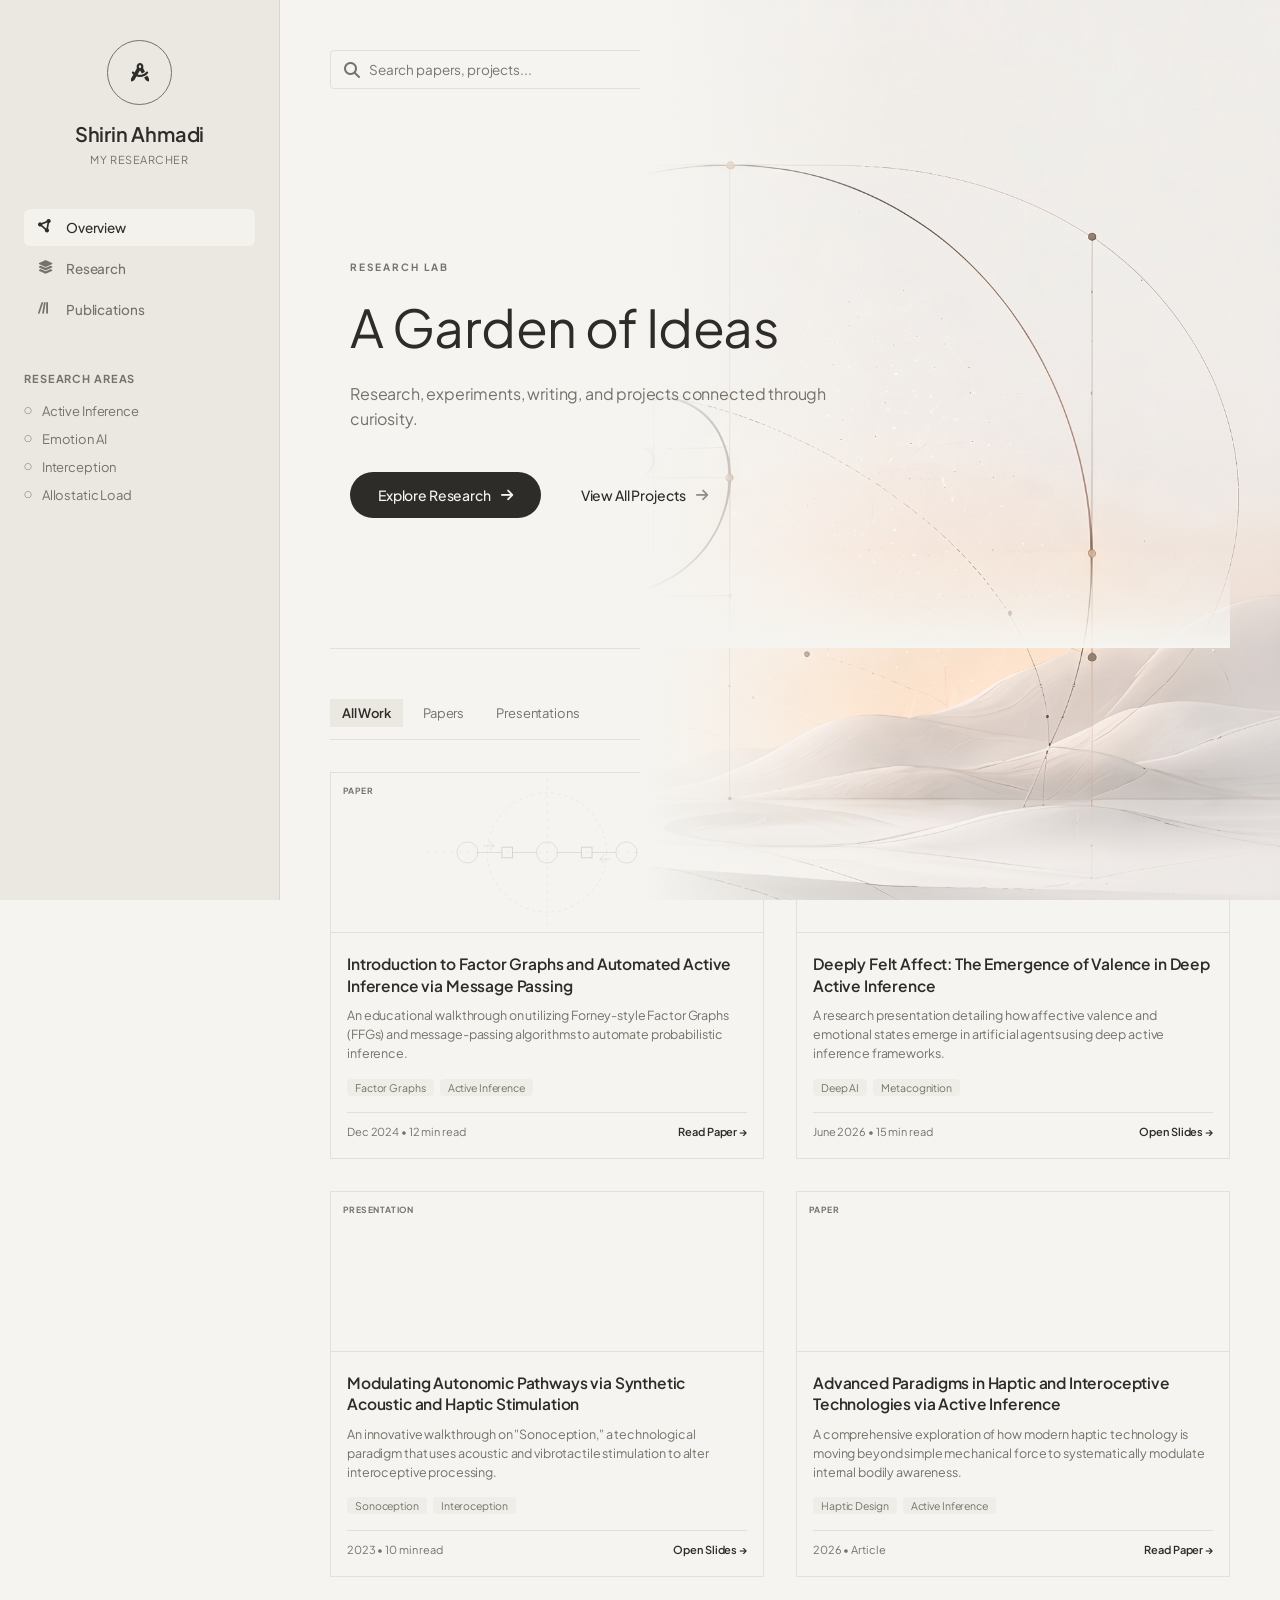
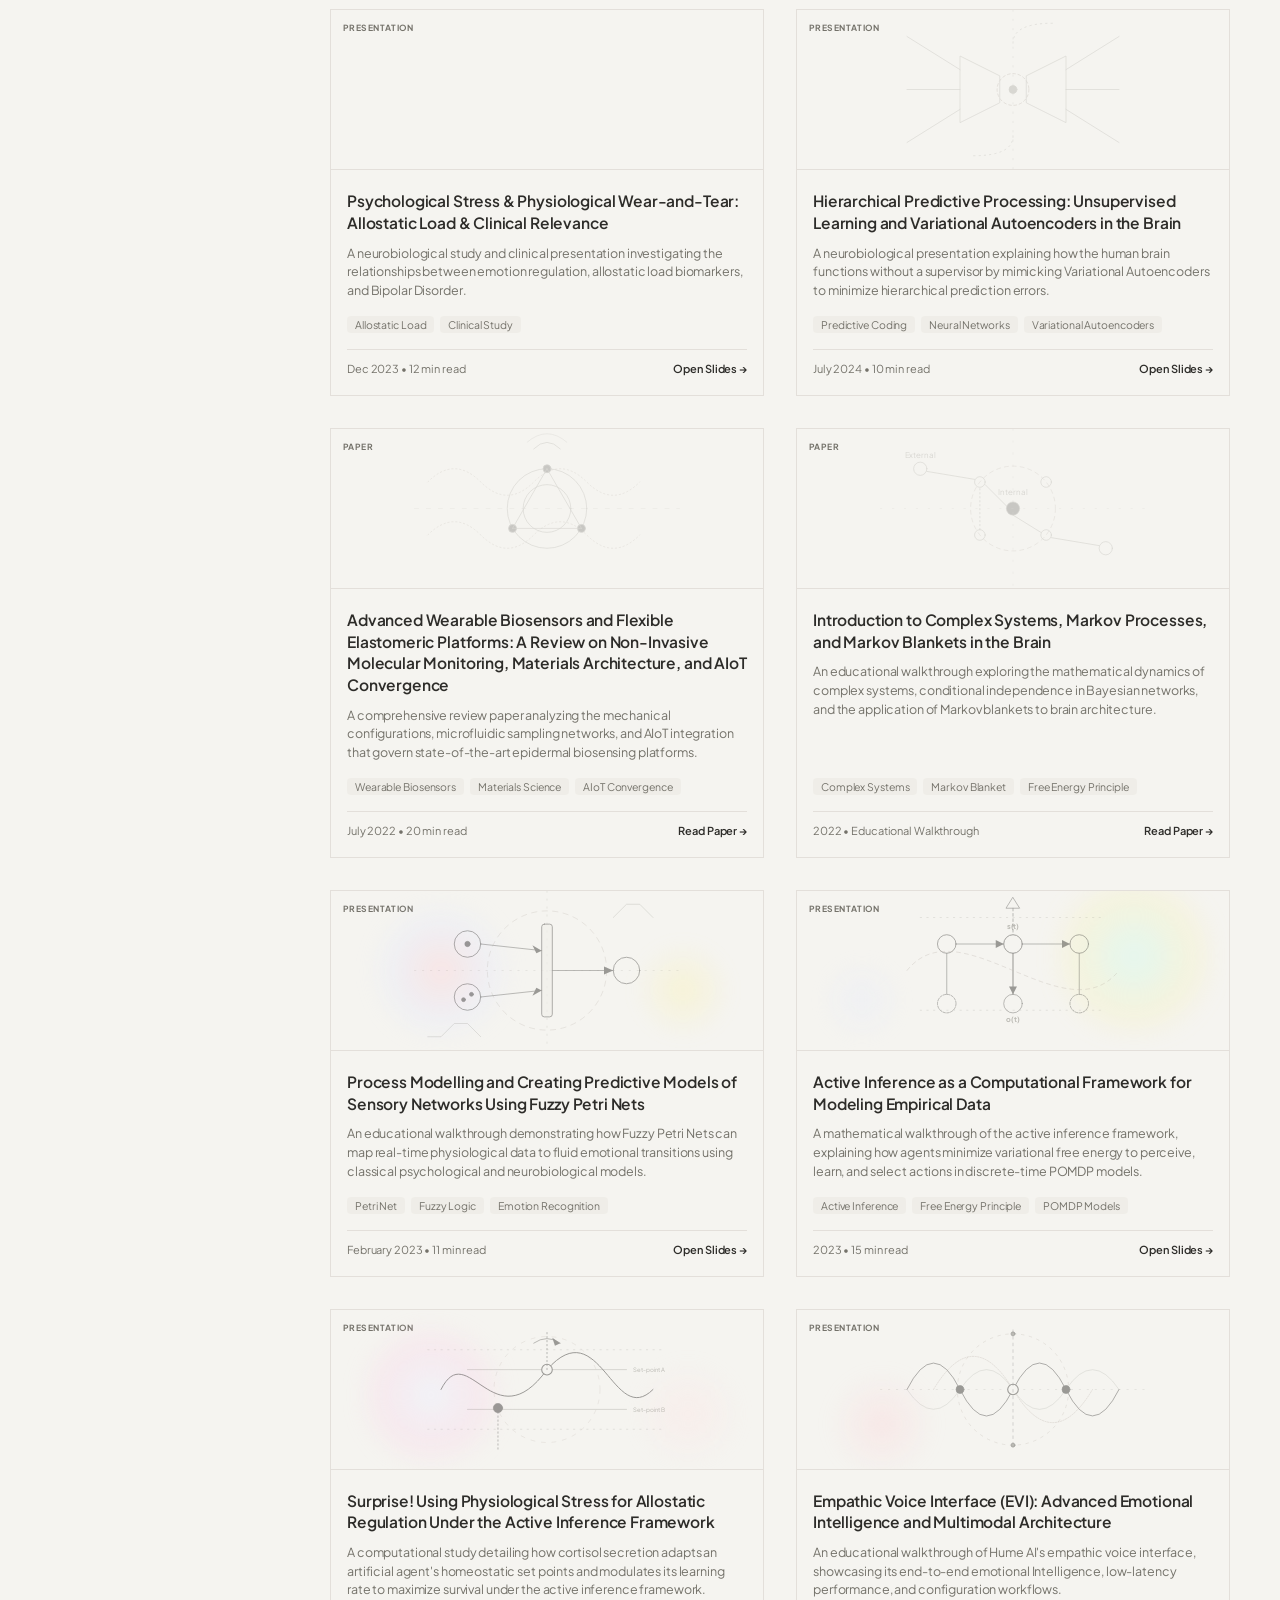
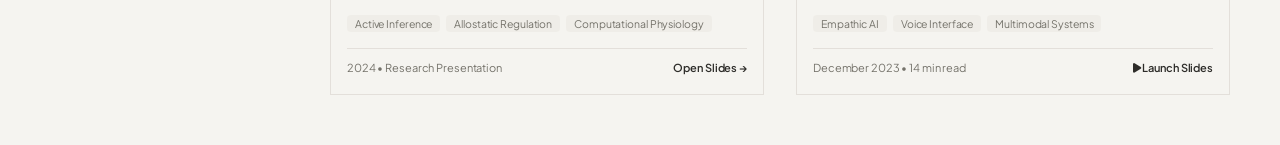
==== commit 4be0bf82: "Update index.html" ====
--- a/index.html
+++ b/index.html
@@ -511,57 +511,43 @@
         </div>
 
         <!-- Hero Banner -->
-        <div class="hero-banner-wrapper" style="
+       <div class="hero-banner" style="
+            background-color: var(--bg-main);
+            background-image: linear-gradient(to right, var(--bg-main) 35%, rgba(245, 244, 240, 0) 100%), url('header-bg.png');
+            background-size: contain;
+            background-position: right center;
+            background-repeat: no-repeat;
+            min-height: 520px;
+            display: flex;
+            align-items: center;
+            border-bottom: 1px solid var(--line-color);
+            margin-bottom: 50px;
             position: relative;
-            width: 100vw;
-            position: relative;
-            left: 50%;
-            right: 50%;
-            margin-left: -50vw;
-            margin-right: -50vw;
-            background-color: var(--bg-main);
-            border-bottom: 1px solid var(--line-color);
-            margin-top: -15px; /* رفع فاصله احتمالی از هدر بالایی */
-            margin-bottom: 50px;
-            overflow: hidden;">
-            
-            <div style="
-                max-width: 1200px; /* این مقدار باید دقیقاً هم‌اندازه حداکثر عرض کارت‌های شما باشد */
-                margin: 0 auto;
-                padding: 0 20px;
-                position: relative;
-                min-height: 540px;
-                display: flex;
-                align-items: center;">
+            overflow: hidden;
+            padding: 0;">
+
+            <div class="hero-content" style="max-width: 650px; z-index: 5; padding-left: 20px;">
+                <p class="hero-tag" style="letter-spacing: 0.2em; font-size: 10px; margin-bottom: 24px;">RESEARCH LAB</p>
+                <h2 style="font-family: 'Plus Jakarta Sans', sans-serif; font-size: 52px; font-weight: 400; line-height: 1.1; color: var(--text-primary); margin-bottom: 24px;">
+                    A Garden of Ideas
+                </h2>
+                <p style="color: var(--text-secondary); font-size: 16px; line-height: 1.6; margin-bottom: 40px; max-width: 500px;">
+                    Research, experiments, writing, and projects connected through curiosity.
+
+                </p>
                 
-                <div class="hero-content" style="
-                    max-width: 55%; 
-                    z-index: 5; 
-                    padding: 60px 0;
-                    box-sizing: border-box;">
-                    <p class="hero-tag" style="letter-spacing: 0.2em; font-size: 10px; margin-bottom: 20px; color: var(--text-secondary);">RESEARCH PORTFOLIO</p>
-                    <h1 class="hero-title" style="
-                        font-family: 'Plus Jakarta Sans', sans-serif; 
-                        font-weight: 400; 
-                        line-height: 1.15; 
-                        color: var(--text-primary); 
-                        margin-bottom: 24px;
-                        word-wrap: break-word;">
-                        Exploring the nature of mind, intelligence, and conscious experience.
-                    </h1>
-                    <p class="hero-desc" style="color: var(--text-secondary); line-height: 1.6; margin-bottom: 36px; max-width: 460px;">
-                        Research, experiments, and design at the intersection of cognitive science, AI, and human experience.
-                    </p>
-                    
-                    <div class="hero-btns" style="display: flex; flex-wrap: wrap; gap: 16px; align-items: center;">
-                        <button style="background: #2d2c29; color: #f5f4f0; padding: 14px 28px; border-radius: 30px; border: none; font-size: 14px; font-weight: 500; cursor: pointer; display: flex; align-items: center; gap: 10px; transition: opacity 0.2s;">
-                            Explore Research <i class="fa-solid fa-arrow-right"></i>
-                        </button>
-                        <button style="background: transparent; color: var(--text-primary); padding: 14px 24px; border: none; font-size: 14px; font-weight: 500; cursor: pointer; display: flex; align-items: center; gap: 10px;">
-                            View All Projects <i class="fa-solid fa-arrow-right" style="opacity: 0.5;"></i>
-                        </button>
-                    </div>
-                </div>
+                <div style="display: flex; gap: 16px; align-items: center;">
+                    <button style="background: #2d2c29; color: #f5f4f0; padding: 14px 28px; border-radius: 30px; border: none; font-size: 14px; font-weight: 500; cursor: pointer; display: flex; align-items: center; gap: 10px;">
+                        Explore Research <i class="fa-solid fa-arrow-right"></i>
+                    </button>
+                    <button style="background: transparent; color: var(--text-primary); padding: 14px 24px; border: none; font-size: 14px; font-weight: 500; cursor: pointer; display: flex; align-items: center; gap: 10px;">
+                        View All Projects <i class="fa-solid fa-arrow-right" style="opacity: 0.5;"></i>
+                    </button>
+                </div>
+            </div>
+
+            <div style="position: absolute; bottom: 0; left: 0; right: 0; height: 100px; background: linear-gradient(to top, var(--bg-main), transparent); pointer-events: none; z-index: 2;"></div>
+        </div>
 
                 <div class="hero-image-container" style="
                     position: absolute;
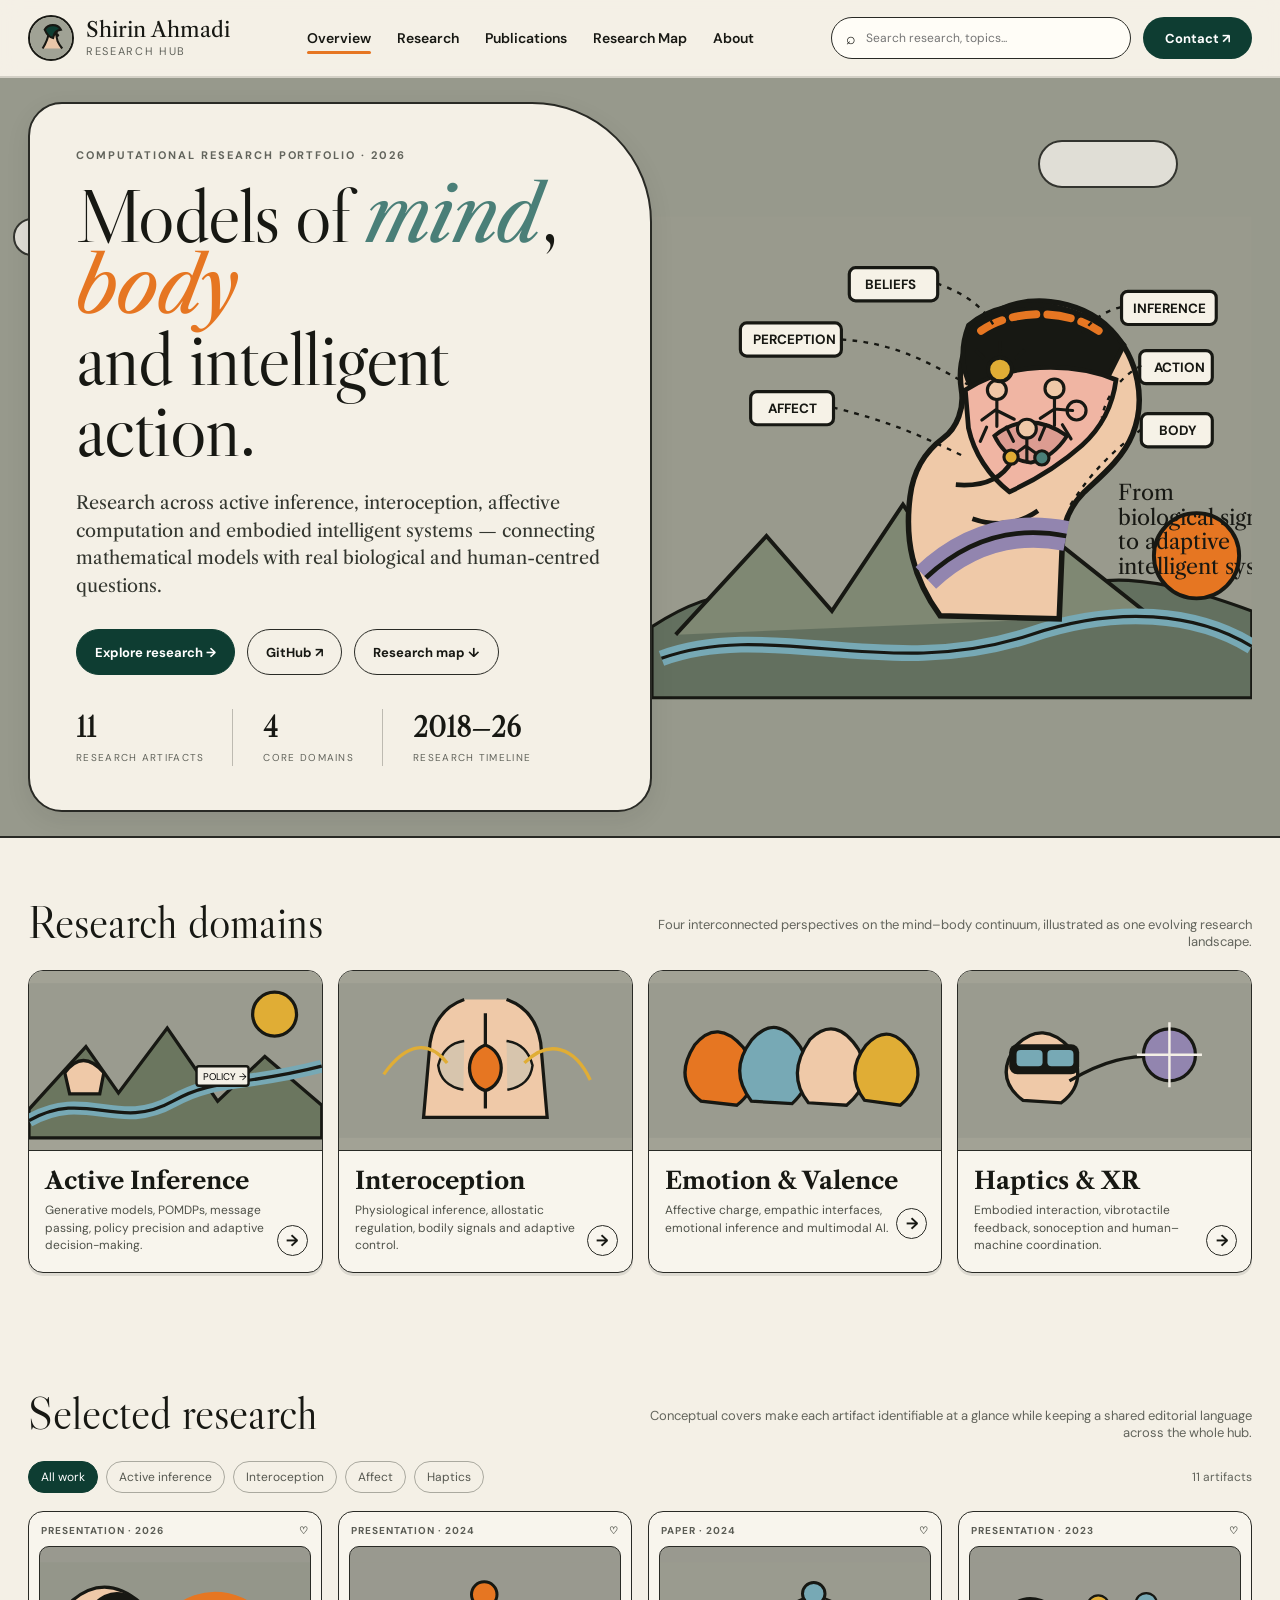
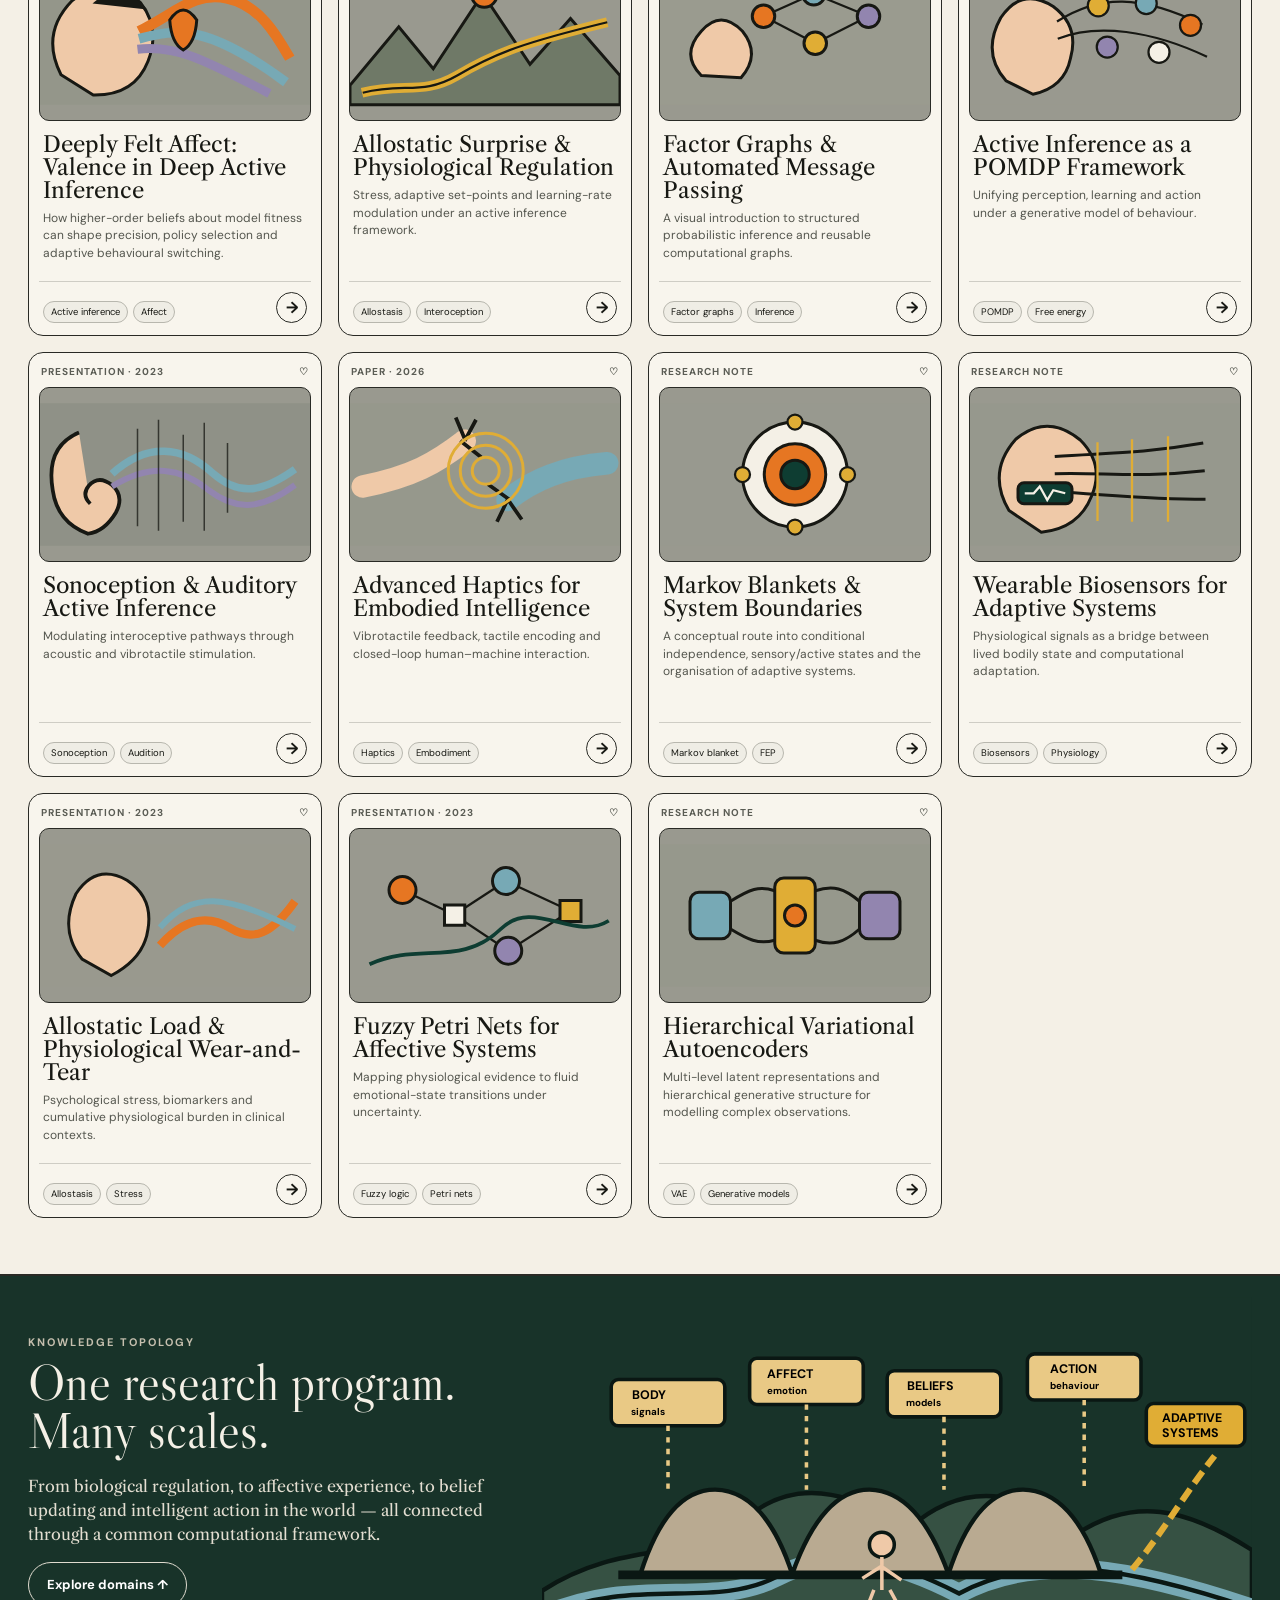
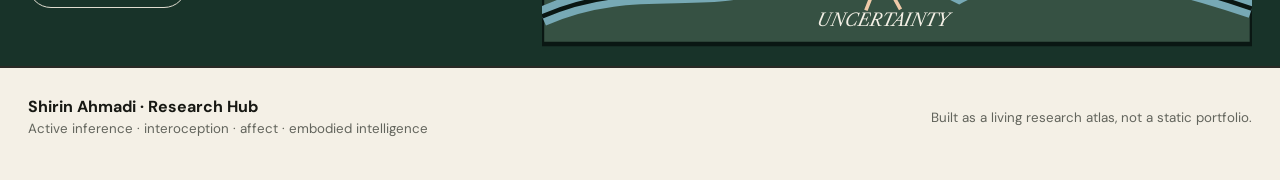
==== commit d890604a: "Redesign research hub with illustrated editorial science theme" ====
--- a/index.html
+++ b/index.html
@@ -1,1071 +1,30 @@
 <!DOCTYPE html>
 <html lang="en">
 <head>
-    <meta charset="UTF-8">
-    <meta name="viewport" content="width=device-width, initial-scale=1.0">
-    <title>Academic & Research Portfolio</title>
-    <!-- Google Fonts -->
-    <link rel="preconnect" href="https://fonts.googleapis.com">
-    <link rel="preconnect" href="https://fonts.gstatic.com" crossorigin>
-    <link href="https://fonts.googleapis.com/css2?family=Plus+Jakarta+Sans:wght@300;400;500;600;700&display=swap" rel="stylesheet">
-    <!-- FontAwesome for Icons -->
-    <link rel="stylesheet" href="https://cdnjs.cloudflare.com/ajax/libs/font-awesome/6.4.0/css/all.min.css">
-    
-    <style>
-        :root {
-            /* Minimalist Warm Neutral Palette based on image_10bad6.jpg */
-            --bg-main: #f5f4f0;       
-            --bg-sidebar: #eae8e1;    
-            --text-primary: #2d2c29;  
-            --text-secondary: #74726a;
-            --accent-dark: #8e8075;   
-            --line-color: rgba(142, 128, 117, 0.18); /* Thin technical lines */
-        }
-
-        * {
-            margin: 0;
-            padding: 0;
-            box-sizing: border-box;
-            font-family: 'Plus Jakarta Sans', sans-serif;
-            letter-spacing: -0.01em;
-        }
-
-        body {
-            background-color: var(--bg-main);
-            color: var(--text-primary);
-            display: flex;
-            min-height: 100vh;
-        }
-
-        /* --- MOBILE HEADER & TOGGLE --- */
-        .mobile-header {
-            display: none;
-            position: fixed;
-            top: 0; left: 0; right: 0;
-            height: 60px;
-            background: var(--bg-sidebar);
-            padding: 0 20px;
-            align-items: center;
-            justify-content: space-between;
-            border-bottom: 1px solid var(--line-color);
-            z-index: 1000;
-        }
-
-        .menu-toggle-btn {
-            background: none;
-            border: none;
-            font-size: 22px;
-            color: var(--text-primary);
-            cursor: pointer;
-        }
-
-        .mobile-title {
-            font-size: 16px;
-            font-weight: 600;
-        }
-
-        /* --- SIDEBAR STYLES --- */
-        aside {
-            width: 280px;
-            background-color: var(--bg-sidebar);
-            padding: 40px 24px;
-            display: flex;
-            flex-direction: column;
-            position: fixed;
-            height: 100vh;
-            overflow-y: auto;
-            border-right: 1px solid var(--line-color);
-            z-index: 999;
-            transition: transform 0.3s ease;
-        }
-
-        .profile-section {
-            text-align: center;
-            margin-bottom: 40px;
-        }
-
-        .logo-box {
-            width: 65px;
-            height: 65px;
-            margin: 0 auto 16px auto;
-            border: 1px solid var(--text-secondary);
-            border-radius: 50%;
-            display: flex;
-            align-items: center;
-            justify-content: center;
-            color: var(--text-primary);
-            font-size: 18px;
-        }
-
-        .profile-section h1 {
-            font-size: 20px;
-            font-weight: 600;
-            margin-bottom: 6px;
-        }
-
-        .profile-section p {
-            font-size: 11px;
-            color: var(--text-secondary);
-            text-transform: uppercase;
-            letter-spacing: 0.05em;
-            line-height: 1.5;
-        }
-
-        .nav-menu {
-            list-style: none;
-            margin-bottom: 40px;
-        }
-
-        .nav-menu a {
-            display: flex;
-            align-items: center;
-            padding: 10px 14px;
-            color: var(--text-secondary);
-            text-decoration: none;
-            font-size: 13.5px;
-            font-weight: 500;
-            border-radius: 6px;
-            margin-bottom: 4px;
-            transition: all 0.2s;
-        }
-
-        .nav-menu .nav-item.active a, .nav-menu a:hover {
-            background-color: rgba(255, 255, 255, 0.4);
-            color: var(--text-primary);
-        }
-
-        .nav-menu i {
-            margin-right: 12px;
-            width: 16px;
-        }
-
-        .section-title {
-            font-size: 11px;
-            text-transform: uppercase;
-            letter-spacing: 0.08em;
-            color: var(--text-secondary);
-            margin-bottom: 12px;
-            font-weight: 700;
-        }
-
-        .area-list {
-            list-style: none;
-            font-size: 13px;
-            color: var(--text-secondary);
-        }
-
-        .area-list li {
-            padding: 6px 0;
-            display: flex;
-            align-items: center;
-        }
-
-        .area-list li::before {
-            content: "○";
-            font-size: 9px;
-            margin-right: 10px;
-            color: var(--accent-dark);
-        }
-
-        /* --- MAIN CONTENT STYLES --- */
-        main {
-            margin-left: 280px;
-            width: calc(100% - 280px);
-            padding: 50px;
-            transition: all 0.3s ease;
-        }
-
-        .top-bar {
-            display: flex;
-            justify-content: space-between;
-            align-items: center;
-            margin-bottom: 40px;
-            gap: 20px;
-        }
-
-        .search-box {
-            position: relative;
-            width: 100%;
-            max-width: 360px;
-        }
-
-        .search-box input {
-            width: 100%;
-            padding: 10px 16px 10px 38px;
-            border: 1px solid var(--line-color);
-            background: transparent;
-            border-radius: 4px;
-            font-size: 13.5px;
-            outline: none;
-            color: var(--text-primary);
-        }
-
-        .search-box i {
-            position: absolute;
-            left: 14px;
-            top: 50%;
-            transform: translateY(-50%);
-            color: var(--text-secondary);
-        }
-
-        .btn-touch {
-            background: transparent;
-            color: var(--text-primary);
-            padding: 8px 16px;
-            border-radius: 4px;
-            border: 1px solid var(--text-primary);
-            font-size: 13px;
-            font-weight: 500;
-            cursor: pointer;
-            white-space: nowrap;
-        }
-
-        /* --- HERO BANNER --- */
-        .hero-banner {
-            background-color: transparent;
-            border-bottom: 1px solid var(--line-color);
-            padding-bottom: 60px;
-            margin-bottom: 40px;
-            position: relative;
-            display: flex;
-            justify-content: space-between;
-            align-items: center;
-            overflow: hidden;
-        }
-
-        .hero-content {
-            max-width: 65%;
-            z-index: 2;
-        }
-
-        .hero-tag {
-            font-size: 11px;
-            text-transform: uppercase;
-            letter-spacing: 0.1em;
-            font-weight: 700;
-            color: var(--text-secondary);
-            margin-bottom: 16px;
-        }
-
-        .hero-content h2 {
-            font-size: 36px;
-            font-weight: 400;
-            line-height: 1.2;
-            color: var(--text-primary);
-            margin-bottom: 20px;
-        }
-
-        .hero-content p {
-            color: var(--text-secondary);
-            font-size: 14.5px;
-            line-height: 1.6;
-        }
-
-        .fibonacci-bg {
-            position: absolute;
-            right: 0px;
-            bottom: 0px;
-            width: 340px;
-            height: 100%;
-            background-image: url('https://upload.wikimedia.org/wikipedia/commons/9/93/Fibonacci_spiral_34.svg');
-            background-size: contain;
-            background-position: bottom right;
-            background-repeat: no-repeat;
-            opacity: 0.08; 
-            pointer-events: none;
-        }
-
-        /* Filters */
-        .filter-bar {
-            display: flex;
-            flex-wrap: wrap;
-            gap: 8px;
-            margin-bottom: 32px;
-            border-bottom: 1px solid var(--line-color);
-            padding-bottom: 12px;
-        }
-
-        .filter-btn {
-            background: transparent;
-            border: none;
-            padding: 6px 12px;
-            font-size: 13px;
-            color: var(--text-secondary);
-            cursor: pointer;
-        }
-
-        .filter-btn.active {
-            background: var(--bg-sidebar);
-            color: var(--text-primary);
-            font-weight: 600;
-        }
-
-        /* --- CARDS GRID (MINIMALIST & LINEAR LIKE IMAGE_10BAD6) --- */
-        .cards-grid {
-            display: grid;
-            grid-template-columns: repeat(auto-fill, minmax(300px, 1fr));
-            gap: 32px;
-        }
-
-        /* Card container dissolves into background, surrounded by thin lines */
-        .card {
-            background: transparent; /* No more white background */
-            border: 1px solid var(--line-color); /* Faint technical borders */
-            border-radius: 0px; 
-            overflow: hidden;
-            display: flex;
-            flex-direction: column;
-            transition: opacity 0.2s;
-        }
-
-        .card-image-area {
-            height: 160px;
-            background: transparent; /* Seamless blend */
-            position: relative;
-            display: flex;
-            align-items: center;
-            justify-content: center;
-            border-bottom: 1px solid var(--line-color);
-            overflow: hidden;
-        }
-
-        /* Fine Technical Vector Arts */
-        .card-vector-art {
-            width: 75%;
-            height: 75%;
-            background-size: contain;
-            background-position: center;
-            background-repeat: no-repeat;
-            opacity: 0.12; /* Faint line-art look matching the photo */
-            filter: contrast(0.7) grayscale(1);
-        }
-
-        .card-badge {
-            position: absolute;
-            top: 12px;
-            left: 12px;
-            font-size: 8.5px;
-            font-weight: 700;
-            text-transform: uppercase;
-            letter-spacing: 0.05em;
-            color: var(--text-secondary);
-            background: transparent;
-            padding: 0;
-            border: none;
-        }
-
-        .card-content {
-            display: flex;
-            flex-direction: column;
-            flex-grow: 1;
-            padding: 20px 16px; /* Elegant compact spacing */
-        }
-
-        .card-title {
-            font-size: 15.5px;
-            font-weight: 600;
-            line-height: 1.4;
-            margin-bottom: 10px;
-            text-decoration: none;
-            color: var(--text-primary);
-        }
-
-        .card-desc {
-            color: var(--text-secondary);
-            font-size: 12.5px;
-            line-height: 1.5;
-            margin-bottom: 16px;
-        }
-
-        /* Minimalist Tags matching the warm beige reference */
-        .card-tags {
-            display: flex;
-            flex-wrap: wrap;
-            gap: 6px;
-            margin-top: auto;
-            margin-bottom: 16px;
-        }
-
-        .tag {
-            background: rgba(234, 232, 225, 0.5); /* Soft tan/beige tone */
-            border: none;
-            padding: 2px 8px;
-            border-radius: 4px;
-            font-size: 10.5px;
-            color: var(--text-secondary);
-        }
-
-        .card-footer {
-            display: flex;
-            justify-content: space-between;
-            align-items: center;
-            font-size: 11px;
-            color: var(--text-secondary);
-            border-top: 1px solid var(--line-color);
-            padding-top: 12px;
-        }
-
-        .pdf-link {
-            color: var(--text-primary);
-            text-decoration: none;
-            font-weight: 600;
-        }
-
-        /* Overlay for mobile sidebar */
-        .sidebar-overlay {
-            display: none;
-            position: fixed;
-            top: 0; left: 0; right: 0; bottom: 0;
-            background: rgba(0,0,0,0.1);
-            z-index: 998;
-        }
-
-        /* --- RESPONSIVE MEDIA QUERIES --- */
-        @media (max-width: 992px) {
-            aside {
-                transform: translateX(-100%);
-            }
-            aside.open {
-                transform: translateX(0);
-            }
-            .sidebar-overlay.show {
-                display: block;
-            }
-            main {
-                margin-left: 0;
-                width: 100%;
-                padding: 90px 20px 40px 20px;
-            }
-            .mobile-header {
-                display: flex;
-            }
-            .top-bar {
-                flex-direction: column;
-                align-items: flex-start;
-            }
-            .search-box {
-                max-width: 100%;
-            }
-            .hero-banner {
-                flex-direction: column;
-                align-items: flex-start;
-            }
-            .hero-content {
-                max-width: 100%;
-            }
-            .fibonacci-bg {
-                width: 220px;
-                height: 220px;
-                right: -20px;
-                bottom: -20px;
-            }
-        }
-    </style>
-</head>
-<body>
-
-    <!-- MOBILE HEADER -->
-    <div class="mobile-header">
-        <button class="menu-toggle-btn" id="menuToggle"><i class="fa-solid fa-bars"></i></button>
-        <div class="mobile-title">Shirin Ahmadi</div>
-        <div style="width: 22px;"></div>
-    </div>
-
-    <!-- SIDEBAR OVERLAY -->
-    <div class="sidebar-overlay" id="overlay"></div>
-
-    <!-- SIDEBAR -->
-    <aside id="sidebar">
-        <div class="profile-section">
-            <div class="logo-box">
-                <i class="fa-solid fa-compass-drafting"></i>
-            </div>
-            <h1>Shirin Ahmadi</h1>
-            <p>My Researcher</p>
-        </div>
-
-        <ul class="nav-menu">
-            <li class="nav-item active"><a href="#"><i class="fa-solid fa-circle-nodes"></i> Overview</a></li>
-            <li class="nav-item"><a href="#"><i class="fa-solid fa-layer-group"></i> Research</a></li>
-            <li class="nav-item"><a href="#"><i class="fa-solid fa-lines-leaning"></i> Publications</a></li>
-        </ul>
-
-        <h3 class="section-title">Research Areas</h3>
-        <ul class="area-list">
-            <li>Active Inference</li>
-            <li>Emotion AI</li>
-            <li>Interception</li>
-            <li>Allostatic Load</li>
-        </ul>
-    </aside>
-
-    <!-- MAIN CONTENT -->
-    <main>
-        <!-- Top Bar -->
-        <div class="top-bar">
-            <div class="search-box">
-                <i class="fa-solid fa-magnifying-glass"></i>
-                <input type="text" placeholder="Search papers, projects...">
-            </div>
-            <button class="btn-touch">Get in touch</button>
-        </div>
-
-        <!-- Hero Banner -->
-       <div class="hero-banner" style="
-            background-color: var(--bg-main);
-            background-image: linear-gradient(to right, var(--bg-main) 35%, rgba(245, 244, 240, 0) 100%), url('header-bg.png');
-            background-size: contain;
-            background-position: right center;
-            background-repeat: no-repeat;
-            min-height: 520px;
-            display: flex;
-            align-items: center;
-            border-bottom: 1px solid var(--line-color);
-            margin-bottom: 50px;
-            position: relative;
-            overflow: hidden;
-            padding: 0;">
-
-            <div class="hero-content" style="max-width: 650px; z-index: 5; padding-left: 20px;">
-                <p class="hero-tag" style="letter-spacing: 0.2em; font-size: 10px; margin-bottom: 24px;">RESEARCH LAB</p>
-                <h2 style="font-family: 'Plus Jakarta Sans', sans-serif; font-size: 52px; font-weight: 400; line-height: 1.1; color: var(--text-primary); margin-bottom: 24px;">
-                    A Garden of Ideas
-                </h2>
-                <p style="color: var(--text-secondary); font-size: 16px; line-height: 1.6; margin-bottom: 40px; max-width: 500px;">
-                    Research, experiments, writing, and projects connected through curiosity.
-
-                </p>
-                
-                <div style="display: flex; gap: 16px; align-items: center;">
-                    <button style="background: #2d2c29; color: #f5f4f0; padding: 14px 28px; border-radius: 30px; border: none; font-size: 14px; font-weight: 500; cursor: pointer; display: flex; align-items: center; gap: 10px;">
-                        Explore Research <i class="fa-solid fa-arrow-right"></i>
-                    </button>
-                    <button style="background: transparent; color: var(--text-primary); padding: 14px 24px; border: none; font-size: 14px; font-weight: 500; cursor: pointer; display: flex; align-items: center; gap: 10px;">
-                        View All Projects <i class="fa-solid fa-arrow-right" style="opacity: 0.5;"></i>
-                    </button>
-                </div>
-            </div>
-
-            <div style="position: absolute; bottom: 0; left: 0; right: 0; height: 100px; background: linear-gradient(to top, var(--bg-main), transparent); pointer-events: none; z-index: 2;"></div>
-        </div>
-
-                <div class="hero-image-container" style="
-                    position: absolute;
-                    top: 0;
-                    right: 0;
-                    width: 50%;
-                    height: 100%;
-                    background-image: linear-gradient(to right, var(--bg-main) 0%, rgba(245, 244, 240, 0) 40%), url('header-bg.png');
-                    background-size: cover;
-                    background-position: center right;
-                    background-repeat: no-repeat;
-                    z-index: 1;">
-                </div>
-            </div>
-        </div>
-
-        
-
-        <!-- Filters -->
-        <div class="filter-bar">
-            <button class="filter-btn active">All Work</button>
-            <button class="filter-btn">Papers</button>
-            <button class="filter-btn">Presentations</button>
-        </div>
-
-        <!-- Cards Grid -->
-        <div class="cards-grid">
-            
-            <!-- Card 1 -->
-           <!-- Card 1 (Custom Factor Graph Minimal Blueprint) -->
-            <div class="card">
-                <div class="card-image-area">
-                    <span class="card-badge">Paper</span>
-                    
-                    <!-- Customized Mathematical Factor Graph Scheme (Pure Line Art) -->
-                    <svg viewBox="0 0 200 120" width="100%" height="100%" style="stroke: var(--text-secondary); stroke-width: 0.5; fill: none; opacity: 0.25; stroke-linecap: round;">
-                        <!-- Variable Nodes (Circles) -->
-                        <circle cx="40" cy="60" r="8" />
-                        <circle cx="100" cy="60" r="8" />
-                        <circle cx="160" cy="60" r="8" />
-                        
-                        <!-- Factor Nodes (Small Squares) -->
-                        <rect x="66" y="56" width="8" height="8" style="fill: transparent; stroke-width: 0.7;" />
-                        <rect x="126" y="56" width="8" height="8" style="fill: transparent; stroke-width: 0.7;" />
-                        
-                        <!-- Connecting Message Passing Lines -->
-                        <line x1="48" y1="60" x2="66" y2="60" />
-                        <line x1="74" y1="60" x2="92" y2="60" />
-                        <line x1="108" y1="60" x2="126" y2="60" />
-                        <line x1="134" y1="60" x2="152" y2="60" />
-                        
-                        <!-- Elegant Blueprint Technical Elements (Circles & Dotted Lines) -->
-                        <circle cx="100" cy="60" r="45" stroke-dasharray="2,3" style="stroke: var(--accent-dark); stroke-width: 0.3;" />
-                        <line x1="100" y1="5" x2="100" y2="115" stroke-dasharray="1,5" style="stroke-width: 0.3;" />
-                        <line x1="10" y1="60" x2="190" y2="60" stroke-dasharray="1,5" style="stroke-width: 0.3;" />
-                        
-                        <!-- Mathematical Belief Propagation Vectors (Tiny Arrows) -->
-                        <path d="M 52,55 L 60,55 M 57,52 L 60,55 L 57,58" style="stroke-width: 0.4;" />
-                        <path d="M 148,65 L 140,65 M 143,62 L 140,65 L 143,68" style="stroke-width: 0.4;" />
-                    </svg>
-
-                </div>
-                <div class="card-content">
-                    <a href="https://docs.google.com/gview?url=https://sweetiai.github.io/Research-hub/factor-graph.pdf&embedded=true" target="_blank" class="card-title">
-                        Introduction to Factor Graphs and Automated Active Inference via Message Passing
-                    </a>
-                    <p class="card-desc">An educational walkthrough on utilizing Forney-style Factor Graphs (FFGs) and message-passing algorithms to automate probabilistic inference.</p>
-                    <div class="card-tags">
-                        <span class="tag">Factor Graphs</span>
-                        <span class="tag">Active Inference</span>
-                    </div>
-                    <div class="card-footer">
-                        <span>Dec 2024 • 12 min read</span>
-                        <a href="https://docs.google.com/gview?url=https://sweetiai.github.io/Research-hub/factor-graph.pdf&embedded=true" target="_blank" class="pdf-link">Read Paper →</a>
-                    </div>
-                </div>
-            </div>
-
-            <!-- Card 2 -->
-            <div class="card">
-                <div class="card-image-area">
-                    <span class="card-badge">Presentation</span>
-                    <div class="card-vector-art" style="background-image: url('https://upload.wikimedia.org/wikipedia/commons/e/ec/Wave_packet.svg'); opacity: 0.2;"></div>
-                </div>
-                <div class="card-content">
-                    <a href="https://docs.google.com/gview?url=https://sweetiai.github.io/Research-hub/deeply-felt-affect.pdf&embedded=true" target="_blank" class="card-title">
-                        Deeply Felt Affect: The Emergence of Valence in Deep Active Inference
-                    </a>
-                    <p class="card-desc">A research presentation detailing how affective valence and emotional states emerge in artificial agents using deep active inference frameworks.</p>
-                    <div class="card-tags">
-                        <span class="tag">Deep AI</span>
-                        <span class="tag">Metacognition</span>
-                    </div>
-                    <div class="card-footer">
-                        <span>June 2026 • 15 min read</span>
-                        <a href="https://docs.google.com/gview?url=https://sweetiai.github.io/Research-hub/deeply-felt-affect.pdf&embedded=true" target="_blank" class="pdf-link">Open Slides →</a>
-                    </div>
-                </div>
-            </div>
-
-            <!-- Card 3 -->
-            <div class="card">
-                <div class="card-image-area">
-                    <span class="card-badge">Presentation</span>
-                    <div class="card-vector-art" style="background-image: url('https://upload.wikimedia.org/wikipedia/commons/6/6c/Vector_Field.svg'); opacity: 0.16;"></div>
-                </div>
-                <div class="card-content">
-                    <a href="https://docs.google.com/gview?url=https://sweetiai.github.io/Research-hub/sonoception-presentation.pdf&embedded=true" target="_blank" class="card-title">
-                        Modulating Autonomic Pathways via Synthetic Acoustic and Haptic Stimulation
-                    </a>
-                    <p class="card-desc">An innovative walkthrough on "Sonoception," a technological paradigm that uses acoustic and vibrotactile stimulation to alter interoceptive processing.</p>
-                    <div class="card-tags">
-                        <span class="tag">Sonoception</span>
-                        <span class="tag">Interoception</span>
-                    </div>
-                    <div class="card-footer">
-                        <span>2023 • 10 min read</span>
-                        <a href="https://docs.google.com/gview?url=https://sweetiai.github.io/Research-hub/sonoception-presentation.pdf&embedded=true" target="_blank" class="pdf-link">Open Slides →</a>
-                    </div>
-                </div>
-            </div>
-
-            <!-- Card 4 -->
-            <div class="card">
-                <div class="card-image-area">
-                    <span class="card-badge">Paper</span>
-                    <div class="card-vector-art" style="background-image: url('https://upload.wikimedia.org/wikipedia/commons/e/e4/Simplicial_complex_example.svg'); opacity: 0.18;"></div>
-                </div>
-                <div class="card-content">
-                    <a href="https://docs.google.com/gview?url=https://sweetiai.github.io/Research-hub/advanced-haptics.pdf&embedded=true" target="_blank" class="card-title">
-                        Advanced Paradigms in Haptic and Interoceptive Technologies via Active Inference
-                    </a>
-                    <p class="card-desc">A comprehensive exploration of how modern haptic technology is moving beyond simple mechanical force to systematically modulate internal bodily awareness.</p>
-                    <div class="card-tags">
-                        <span class="tag">Haptic Design</span>
-                        <span class="tag">Active Inference</span>
-                    </div>
-                    <div class="card-footer">
-                        <span>2026 • Article</span>
-                        <a href="https://docs.google.com/gview?url=https://sweetiai.github.io/Research-hub/advanced-haptics.pdf&embedded=true" target="_blank" class="pdf-link">Read Paper →</a>
-                    </div>
-                </div>
-            </div>
-
-            <!-- Card 5 -->
-            <div class="card">
-                <div class="card-image-area">
-                    <span class="card-badge">Presentation</span>
-                    <div class="card-vector-art" style="background-image: url('https://upload.wikimedia.org/wikipedia/commons/b/b5/Complex_plane_bivariate_normal_distribution.svg'); opacity: 0.12; transform: scale(1.1);"></div>
-                </div>
-                <div class="card-content">
-                    <a href="https://docs.google.com/gview?url=https://sweetiai.github.io/Research-hub/allostatic-load.pdf&embedded=true" target="_blank" class="card-title">
-                        Psychological Stress & Physiological Wear-and-Tear: Allostatic Load & Clinical Relevance
-                    </a>
-                    <p class="card-desc">A neurobiological study and clinical presentation investigating the relationships between emotion regulation, allostatic load biomarkers, and Bipolar Disorder.</p>
-                    <div class="card-tags">
-                        <span class="tag">Allostatic Load</span>
-                        <span class="tag">Clinical Study</span>
-                    </div>
-                    <div class="card-footer">
-                        <span>Dec 2023 • 12 min read</span>
-                        <a href="https://docs.google.com/gview?url=https://sweetiai.github.io/Research-hub/allostatic-load.pdf&embedded=true" target="_blank" class="pdf-link">Open Slides →</a>
-                    </div>
-                </div>
-            </div>
-<div class="card">
-                <div class="card-image-area">
-                    <span class="card-badge">Presentation</span>
-                    
-                    <svg viewBox="0 0 200 120" width="100%" height="100%" style="stroke: var(--text-secondary); stroke-width: 0.5; fill: none; opacity: 0.22; stroke-linecap: round;">
-                        <line x1="20" y1="20" x2="60" y2="45" />
-                        <line x1="20" y1="60" x2="60" y2="60" />
-                        <line x1="20" y1="100" x2="60" y2="75" />
-                        
-                        <polygon points="60,35 60,85 90,70 90,50" />
-                        
-                        <circle cx="100" cy="60" r="12" stroke-dasharray="2,2" style="stroke: var(--accent-dark); stroke-width: 0.6;" />
-                        <circle cx="100" cy="60" r="3" style="fill: var(--text-secondary);" />
-                        
-                        <polygon points="110,50 110,70 140,85 140,35" />
-                        <line x1="140" y1="45" x2="180" y2="20" />
-                        <line x1="140" y1="60" x2="180" y2="60" />
-                        <line x1="140" y1="75" x2="180" y2="100" />
-                        
-                        <path d="M 100,25 Q 100,10 130,10" stroke-dasharray="1,3" />
-                        <path d="M 100,95 Q 100,110 70,110" stroke-dasharray="1,3" />
-                        
-                        <line x1="100" y1="0" x2="100" y2="120" stroke-dasharray="1,6" style="stroke-width: 0.3;" />
-                    </svg>
-
-                </div>
-                <div class="card-content">
-                    <a href="https://docs.google.com/gview?url=https://sweetiai.github.io/Research-hub/hierarchical-vae.pdf&embedded=true" target="_blank" class="card-title">
-                        Hierarchical Predictive Processing: Unsupervised Learning and Variational Autoencoders in the Brain
-                    </a>
-                    <p class="card-desc">A neurobiological presentation explaining how the human brain functions without a supervisor by mimicking Variational Autoencoders to minimize hierarchical prediction errors.</p>
-                    <div class="card-tags">
-                        <span class="tag">Predictive Coding</span>
-                        <span class="tag">Neural Networks</span>
-                        <span class="tag">Variational Autoencoders</span>
-                    </div>
-                    <div class="card-footer">
-                        <span>July 2024 • 10 min read</span>
-                        <a href="https://docs.google.com/gview?url=https://sweetiai.github.io/Research-hub/hierarchical-vae.pdf&embedded=true" target="_blank" class="pdf-link">Open Slides →</a>
-                    </div>
-                </div>
-            </div>
-            <div class="card">
-                <div class="card-image-area">
-                    <span class="card-badge">Paper</span>
-                    
-                    <svg viewBox="0 0 200 120" width="100%" height="100%" style="stroke: var(--text-secondary); stroke-width: 0.5; fill: none; opacity: 0.22; stroke-linecap: round;">
-                        <path d="M 10,40 Q 30,20 50,40 T 90,40 T 130,40 T 170,40" stroke-dasharray="1,2" style="stroke: var(--accent-dark); stroke-width: 0.4;" />
-                        <path d="M 10,80 Q 30,60 50,80 T 90,80 T 130,80 T 170,80" stroke-dasharray="1,2" style="stroke: var(--accent-dark); stroke-width: 0.4;" />
-                        
-                        <circle cx="100" cy="60" r="30" />
-                        <circle cx="100" cy="60" r="18" />
-                        
-                        <g style="stroke-width: 0.6;">
-                            <circle cx="100" cy="30" r="3" style="fill: var(--text-primary);" />
-                            <circle cx="74" cy="75" r="3" style="fill: var(--text-primary);" />
-                            <circle cx="126" cy="75" r="3" style="fill: var(--text-primary);" />
-                        </g>
-                        
-                        <line x1="100" y1="30" x2="74" y2="75" />
-                        <line x1="100" y1="30" x2="126" y2="75" />
-                        <line x1="74" y1="75" x2="126" y2="75" />
-                        
-                        <path d="M 90,15 Q 100,5 110,15" />
-                        <path d="M 85,10 Q 100,-3 115,10" stroke-width="0.3" />
-                        
-                        <line x1="0" y1="60" x2="200" y2="60" stroke-dasharray="3,6" style="stroke-width: 0.2;" />
-                    </svg>
-
-                </div>
-                <div class="card-content">
-                    <a href="https://docs.google.com/gview?url=https://sweetiai.github.io/Research-hub/wearable-biosensors.pdf&embedded=true" target="_blank" class="card-title">
-                        Advanced Wearable Biosensors and Flexible Elastomeric Platforms: A Review on Non-Invasive Molecular Monitoring, Materials Architecture, and AIoT Convergence
-                    </a>
-                    <p class="card-desc">A comprehensive review paper analyzing the mechanical configurations, microfluidic sampling networks, and AIoT integration that govern state-of-the-art epidermal biosensing platforms.</p>
-                    <div class="card-tags">
-                        <span class="tag">Wearable Biosensors</span>
-                        <span class="tag">Materials Science</span>
-                        <span class="tag">AIoT Convergence</span>
-                    </div>
-                    <div class="card-footer">
-                        <span>July 2022 • 20 min read</span>
-                        <a href="https://docs.google.com/gview?url=https://sweetiai.github.io/Research-hub/wearable-biosensors.pdf&embedded=true" target="_blank" class="pdf-link">Read Paper →</a>
-                    </div>
-                </div>
-            </div>
-<div class="card">
-                <div class="card-image-area">
-                    <span class="card-badge">Paper</span>
-                    
-                    <svg viewBox="0 0 200 120" width="100%" height="100%" style="stroke: var(--text-secondary); stroke-width: 0.5; fill: none; opacity: 0.22; stroke-linecap: round;">
-                        <circle cx="100" cy="60" r="32" stroke-dasharray="3,3" style="stroke: var(--accent-dark); stroke-width: 0.4;" />
-                        
-                        <circle cx="100" cy="60" r="5" style="fill: var(--text-primary);" />
-                        <text x="100" y="50" style="font-size: 6px; stroke: none; fill: var(--text-secondary); text-anchor: middle;">Internal</text>
-                        
-                        <circle cx="30" cy="30" r="5" />
-                        <circle cx="170" cy="90" r="5" />
-                        <text x="30" y="22" style="font-size: 6px; stroke: none; fill: var(--text-secondary); text-anchor: middle;">External</text>
-                        
-                        <circle cx="75" cy="40" r="4" style="fill: transparent;" />
-                        <circle cx="125" cy="40" r="4" style="fill: transparent;" />
-                        
-                        <circle cx="75" cy="80" r="4" style="fill: transparent;" />
-                        <circle cx="125" cy="80" r="4" style="fill: transparent;" />
-                        
-                        <line x1="35" y1="32" x2="71" y2="38" />
-                        <line x1="79" y1="42" x2="95" y2="58" />
-                        <line x1="100" y1="65" x2="121" y2="78" />
-                        <line x1="75" y1="76" x2="75" y2="44" stroke-dasharray="1,2" />
-                        <line x1="129" y1="82" x2="165" y2="88" />
-                        
-                        <line x1="100" y1="0" x2="100" y2="120" stroke-dasharray="1,8" style="stroke-width: 0.2;" />
-                        <line x1="0" y1="60" x2="200" y2="60" stroke-dasharray="1,8" style="stroke-width: 0.2;" />
-                    </svg>
-
-                </div>
-                <div class="card-content">
-                    <a href="https://docs.google.com/gview?url=https://sweetiai.github.io/Research-hub/markov-blanket.pdf&embedded=true" target="_blank" class="card-title">
-                        Introduction to Complex Systems, Markov Processes, and Markov Blankets in the Brain
-                    </a>
-                    <p class="card-desc">An educational walkthrough exploring the mathematical dynamics of complex systems, conditional independence in Bayesian networks, and the application of Markov blankets to brain architecture.</p>
-                    <div class="card-tags">
-                        <span class="tag">Complex Systems</span>
-                        <span class="tag">Markov Blanket</span>
-                        <span class="tag">Free Energy Principle</span>
-                    </div>
-                    <div class="card-footer">
-                        <span>2022 • Educational Walkthrough</span>
-                        <a href="https://docs.google.com/gview?url=https://sweetiai.github.io/Research-hub/markov-blanket.pdf&embedded=true" target="_blank" class="pdf-link">Read Paper →</a>
-                    </div>
-                </div>
-            </div>
-<!-- Card 9 (Fuzzy Petri Nets - Advanced Pastel Line Art) -->
-            <div class="card">
-                <div class="card-image-area" style="background: transparent; position: relative;">
-                    <span class="card-badge">Presentation</span>
-                    
-                    <!-- 1. Rich Pastel Gradient Mist Background (Inspired by image_10bad6) -->
-                    <div style="position: absolute; width: 140px; height: 140px; background: radial-gradient(circle, rgba(254,205,211,0.4) 0%, rgba(224,231,255,0.3) 50%, rgba(245,244,240,0) 70%); filter: blur(10px); top: 10px; left: 40px; pointer-events: none; z-index: 1;"></div>
-                    <div style="position: absolute; width: 100px; height: 100px; background: radial-gradient(circle, rgba(254,240,138,0.25) 0%, rgba(245,244,240,0) 70%); filter: blur(8px); bottom: 10px; right: 30px; pointer-events: none; z-index: 1;"></div>
-
-                    <!-- 2. Complex & High-Tech Live SVG Petri Net Diagram -->
-                    <svg viewBox="0 0 200 120" width="100%" height="100%" style="stroke: var(--text-primary); stroke-width: 0.5; fill: none; opacity: 0.45; stroke-linecap: round; position: relative; z-index: 2;">
-                        <!-- Tech Grid Blueprint Background -->
-                        <line x1="0" y1="60" x2="200" y2="60" stroke-dasharray="1,5" style="stroke: var(--text-secondary); stroke-width: 0.2;" />
-                        <line x1="100" y1="0" x2="100" y2="120" stroke-dasharray="1,5" style="stroke: var(--text-secondary); stroke-width: 0.2;" />
-                        <circle cx="100" cy="60" r="45" stroke-dasharray="4,4" style="stroke: var(--accent-dark); stroke-width: 0.25;" />
-
-                        <!-- Petri Net Places (Circles) -->
-                        <circle cx="40" cy="40" r="10" style="stroke-width: 0.6;" />
-                        <circle cx="40" cy="80" r="10" style="stroke-width: 0.6;" />
-                        <circle cx="160" cy="60" r="10" style="stroke-width: 0.6;" />
-                        
-                        <!-- Fuzzy Tokens inside Places (Tiny Solid Dots) -->
-                        <circle cx="40" cy="40" r="2" style="fill: var(--text-primary);" />
-                        <circle cx="37" cy="82" r="1.5" style="fill: var(--text-primary);" />
-                        <circle cx="43" cy="78" r="1.5" style="fill: var(--text-primary);" />
-
-                        <!-- Petri Net Transitions (Bars/Rectangles) -->
-                        <rect x="96" y="25" width="8" height="70" rx="2" style="fill: rgba(234, 232, 225, 0.6); stroke-width: 0.6;" />
-                        
-                        <!-- Connecting Directed Arcs (Flow of Physiological Data) -->
-                        <path d="M 50,40 L 96,45" />
-                        <path d="M 50,80 L 96,75" />
-                        <path d="M 104,60 L 150,60" />
-                        
-                        <!-- Flow Arrows -->
-                        <polygon points="96,45 89,41 92,47" style="fill: var(--text-primary); stroke: none;" />
-                        <polygon points="96,75 92,73 89,79" style="fill: var(--text-primary); stroke: none;" />
-                        <polygon points="150,60 143,57 143,63" style="fill: var(--text-primary); stroke: none;" />
-                        
-                        <!-- Fuzzy Logic Membership Curves (Tiny Mathematical Graphs on top) -->
-                        <path d="M 10,110 L 20,110 L 30,100 L 40,100 L 50,110" style="stroke-width: 0.3; stroke: var(--text-secondary);" />
-                        <path d="M 150,20 L 160,10 L 170,10 L 180,20" style="stroke-width: 0.3; stroke: var(--text-secondary);" />
-                    </svg>
-                </div>
-                <div class="card-content">
-                    <a href="https://docs.google.com/gview?url=https://sweetiai.github.io/Research-hub/fuzzy-petri-nets.pdf&embedded=true" target="_blank" class="card-title">
-                        Process Modelling and Creating Predictive Models of Sensory Networks Using Fuzzy Petri Nets
-                    </a>
-                    <p class="card-desc">An educational walkthrough demonstrating how Fuzzy Petri Nets can map real-time physiological data to fluid emotional transitions using classical psychological and neurobiological models.</p>
-                    <div class="card-tags">
-                        <span class="tag">Petri Net</span>
-                        <span class="tag">Fuzzy Logic</span>
-                        <span class="tag">Emotion Recognition</span>
-                    </div>
-                    <div class="card-footer">
-                        <span>February 2023 • 11 min read</span>
-                        <a href="https://docs.google.com/gview?url=https://sweetiai.github.io/Research-hub/fuzzy-petri-nets.pdf&embedded=true" target="_blank" class="pdf-link">Open Slides →</a>
-                    </div>
-                </div>
-            </div>
-<div class="card">
-                <div class="card-image-area" style="background: transparent; position: relative;">
-                    <span class="card-badge">Presentation</span>
-                    
-                    <div style="position: absolute; width: 150px; height: 150px; background: radial-gradient(circle, rgba(204,251,241,0.45) 0%, rgba(254,240,138,0.2) 60%, rgba(245,244,240,0) 75%); filter: blur(12px); top: -10px; right: 20px; pointer-events: none; z-index: 1;"></div>
-                    <div style="position: absolute; width: 90px; height: 90px; background: radial-gradient(circle, rgba(224,231,255,0.25) 0%, rgba(245,244,240,0) 70%); filter: blur(6px); bottom: 5px; left: 20px; pointer-events: none; z-index: 1;"></div>
-
-                    <svg viewBox="0 0 200 120" width="100%" height="100%" style="stroke: var(--text-primary); stroke-width: 0.5; fill: none; opacity: 0.45; stroke-linecap: round; position: relative; z-index: 2;">
-                        <line x1="30" y1="20" x2="170" y2="20" stroke-dasharray="1,4" style="stroke: var(--text-secondary); stroke-width: 0.25;" />
-                        <line x1="30" y1="90" x2="170" y2="90" stroke-dasharray="1,4" style="stroke: var(--text-secondary); stroke-width: 0.25;" />
-                        
-                        <circle cx="50" cy="40" r="7" style="stroke-width: 0.6;" />
-                        <circle cx="100" cy="40" r="7" style="stroke-width: 0.7; stroke: var(--text-primary);" />
-                        <circle cx="150" cy="40" r="7" style="stroke-width: 0.6;" />
-                        
-                        <text x="100" y="29" style="font-size: 5.5px; stroke: none; fill: var(--text-secondary); text-anchor: middle; font-weight: bold;">s(t)</text>
-                        
-                        <circle cx="50" cy="85" r="7" stroke-dasharray="2,1" />
-                        <circle cx="100" cy="85" r="7" />
-                        <circle cx="150" cy="85" r="7" stroke-dasharray="2,1" />
-                        <text x="100" y="99" style="font-size: 5.5px; stroke: none; fill: var(--text-secondary); text-anchor: middle; font-weight: bold;">o(t)</text>
-
-                        <polygon points="100,5 105,13 95,13" style="stroke-width: 0.5;" />
-                        <text x="100" y="-1" style="font-size: 5px; stroke: none; fill: var(--text-secondary); text-anchor: middle;">a(t)</text>
-
-                        <path d="M 57,40 L 93,40" />
-                        <path d="M 107,40 L 143,40" />
-                        <path d="M 50,47 L 50,78" />
-                        <path d="M 100,47 L 100,78" style="stroke-width: 0.8;" />
-                        <path d="M 150,47 L 150,78" />
-                        <path d="M 100,13 L 100,33" stroke-dasharray="2,2" />
-
-                        <polygon points="93,40 87,37 87,43" style="fill: var(--text-primary); stroke: none;" />
-                        <polygon points="143,40 137,37 137,43" style="fill: var(--text-primary); stroke: none;" />
-                        <polygon points="100,78 97,72 103,72" style="fill: var(--text-primary); stroke: none;" />
-
-                        <path d="M 20,60 C 60,10 140,110 180,60" style="stroke: var(--accent-dark); stroke-width: 0.3; stroke-dasharray: 3,3;" />
-                    </svg>
-                </div>
-                <div class="card-content">
-                    <a href="https://docs.google.com/gview?url=https://sweetiai.github.io/Research-hub/active-inference-pomdp.pdf&embedded=true" target="_blank" class="card-title">
-                        Active Inference as a Computational Framework for Modeling Empirical Data
-                    </a>
-                    <p class="card-desc">A mathematical walkthrough of the active inference framework, explaining how agents minimize variational free energy to perceive, learn, and select actions in discrete-time POMDP models.</p>
-                    <div class="card-tags">
-                        <span class="tag">Active Inference</span>
-                        <span class="tag">Free Energy Principle</span>
-                        <span class="tag">POMDP Models</span>
-                    </div>
-                    <div class="card-footer">
-                        <span>2023 • 15 min read</span>
-                        <a href="https://docs.google.com/gview?url=https://sweetiai.github.io/Research-hub/active-inference-pomdp.pdf&embedded=true" target="_blank" class="pdf-link">Open Slides →</a>
-                    </div>
-                </div>
-            </div>
-<div class="card">
-                <div class="card-image-area" style="background: transparent; position: relative;">
-                    <span class="card-badge">Presentation</span>
-                    
-                    <div style="position: absolute; width: 140px; height: 140px; background: radial-gradient(circle, rgba(238,242,255,0.5) 0%, rgba(251,207,232,0.3) 50%, rgba(245,244,240,0) 75%); filter: blur(10px); top: 15px; left: 30px; pointer-events: none; z-index: 1;"></div>
-                    <div style="position: absolute; width: 110px; height: 110px; background: radial-gradient(circle, rgba(254,226,226,0.35) 0%, rgba(245,244,240,0) 70%); filter: blur(8px); bottom: 0px; right: 20px; pointer-events: none; z-index: 1;"></div>
-
-                    <svg viewBox="0 0 200 120" width="100%" height="100%" style="stroke: var(--text-primary); stroke-width: 0.5; fill: none; opacity: 0.45; stroke-linecap: round; position: relative; z-index: 2;">
-                        <line x1="10" y1="90" x2="190" y2="90" stroke-dasharray="1,4" style="stroke: var(--text-secondary); stroke-width: 0.25;" />
-                        <line x1="10" y1="30" x2="190" y2="30" stroke-dasharray="1,4" style="stroke: var(--text-secondary); stroke-width: 0.25;" />
-                        <circle cx="100" cy="60" r="40" stroke-dasharray="3,5" style="stroke: var(--accent-dark); stroke-width: 0.2;" />
-
-                        <line x1="40" y1="45" x2="160" y2="45" style="stroke: var(--text-secondary); stroke-width: 0.4;" />
-                        <line x1="40" y1="75" x2="160" y2="75" style="stroke: var(--text-secondary); stroke-width: 0.4;" />
-                        <text x="165" y="47" style="font-size: 4.5px; stroke: none; fill: var(--text-secondary);">Set-point A</text>
-                        <text x="165" y="77" style="font-size: 4.5px; stroke: none; fill: var(--text-secondary);">Set-point B</text>
-
-                        <path d="M 20,60 C 40,20 60,100 100,45 C 140,0 150,90 180,60" style="stroke-width: 0.75; stroke: var(--text-primary);" />
-
-                        <circle cx="100" cy="45" r="4" style="fill: var(--bg-main); stroke-width: 0.8;" />
-                        <circle cx="63" cy="74" r="3.5" style="fill: var(--text-primary);" />
-                        
-                        <line x1="63" y1="74" x2="63" y2="105" stroke-dasharray="1,2" />
-                        <line x1="100" y1="45" x2="100" y2="15" stroke-dasharray="1,2" />
-                        
-                        <path d="M 90,25 Q 100,18 110,25" />
-                        <polygon points="110,25 104,21 106,27" style="fill: var(--text-primary); stroke: none;" />
-                    </svg>
-                </div>
-                <div class="card-content">
-                    <a href="https://docs.google.com/gview?url=https://sweetiai.github.io/Research-hub/allostatic-surprise.pdf&embedded=true" target="_blank" class="card-title">
-                        Surprise! Using Physiological Stress for Allostatic Regulation Under the Active Inference Framework
-                    </a>
-                    <p class="card-desc">A computational study detailing how cortisol secretion adapts an artificial agent's homeostatic set points and modulates its learning rate to maximize survival under the active inference framework.</p>
-                    <div class="card-tags">
-                        <span class="tag">Active Inference</span>
-                        <span class="tag">Allostatic Regulation</span>
-                        <span class="tag">Computational Physiology</span>
-                    </div>
-                    <div class="card-footer">
-                        <span>2024 • Research Presentation</span>
-                        <a href="https://docs.google.com/gview?url=https://sweetiai.github.io/Research-hub/allostatic-surprise.pdf&embedded=true" target="_blank" class="pdf-link">Open Slides →</a>
-                    </div>
-                </div>
-            </div>
-<div class="card">
-                <div class="card-image-area" style="background: transparent; position: relative;">
-                    <span class="card-badge">Presentation</span>
-                    
-                    <div style="position: absolute; width: 140px; height: 140px; background: radial-gradient(circle, rgba(199,210,254,0.5) 0%, rgba(fed7aa,0.25) 60%, rgba(245,244,240,0) 75%); filter: blur(12px); top: 10px; right: 10px; pointer-events: none; z-index: 1;"></div>
-                    <div style="position: absolute; width: 110px; height: 110px; background: radial-gradient(circle, rgba(254,205,211,0.3) 0%, rgba(245,244,240,0) 70%); filter: blur(8px); bottom: -10px; left: 30px; pointer-events: none; z-index: 1;"></div>
-
-                    <svg viewBox="0 0 200 120" width="100%" height="100%" style="stroke: var(--text-primary); stroke-width: 0.5; fill: none; opacity: 0.45; stroke-linecap: round; position: relative; z-index: 2;">
-                        <line x1="0" y1="60" x2="200" y2="60" stroke-dasharray="1,5" style="stroke: var(--text-secondary); stroke-width: 0.2;" />
-                        <circle cx="100" cy="60" r="42" stroke-dasharray="2,4" style="stroke: var(--accent-dark); stroke-width: 0.25;" />
-
-                        <path d="M 20,60 Q 40,20 60,60 T 100,60 T 140,60 T 180,60" style="stroke-width: 0.6; stroke: var(--text-primary);" />
-                        <path d="M 20,60 Q 40,90 60,60 T 100,60 T 140,60 T 180,60" style="stroke-width: 0.4; stroke: var(--text-secondary); opacity: 0.6;" />
-                        <path d="M 40,60 Q 70,10 100,60 T 160,60" style="stroke-width: 0.3; stroke: var(--accent-dark); stroke-dasharray: 1,1;" />
-
-                        <circle cx="60" cy="60" r="3" style="fill: var(--text-primary);" />
-                        <circle cx="100" cy="60" r="4" style="fill: var(--bg-main); stroke-width: 0.8;" />
-                        <circle cx="140" cy="60" r="3" style="fill: var(--text-primary);" />
-                        
-                        <line x1="100" y1="15" x2="100" y2="105" stroke-dasharray="2,3" style="stroke-width: 0.3;" />
-                        <circle cx="100" cy="18" r="1.5" style="fill: var(--text-secondary);" />
-                        <circle cx="100" cy="102" r="1.5" style="fill: var(--text-secondary);" />
-                    </svg>
-                </div>
-                <div class="card-content">
-                    <a href="https://docs.google.com/presentation/d/1jx4IDPr7hZxbteNvBBNIeYfYO15pJdgs/edit?usp=sharing&ouid=100269986230749545986&rtpof=true&sd=true" target="_blank" class="card-title">
-                        Empathic Voice Interface (EVI): Advanced Emotional Intelligence and Multimodal Architecture
-                    </a>
-                    <p class="card-desc">An educational walkthrough of Hume AI's empathic voice interface, showcasing its end-to-end emotional Intelligence, low-latency performance, and configuration workflows.</p>
-                    <div class="card-tags">
-                        <span class="tag">Empathic AI</span>
-                        <span class="tag">Voice Interface</span>
-                        <span class="tag">Multimodal Systems</span>
-                    </div>
-                    <div class="card-footer">
-                        <span>December 2023 • 14 min read</span>
-                        <a href="https://docs.google.com/presentation/d/1jx4IDPr7hZxbteNvBBNIeYfYO15pJdgs/edit?usp=sharing&ouid=100269986230749545986&rtpof=true&sd=true" target="_blank" class="pdf-link">
-                            <i class="fa-solid fa-play"></i> Launch Slides
-                        </a>
-                    </div>
-                </div>
-            </div>
-            
-        </div>
-    </main>
-
-    <!-- JAVASCRIPT FOR TOGGLE SIDEBAR -->
-    <script>
-        const menuToggle = document.getElementById('menuToggle');
-        const sidebar = document.getElementById('sidebar');
-        const overlay = document.getElementById('overlay');
-
-        function toggleSidebar() {
-            sidebar.classList.toggle('open');
-            overlay.classList.toggle('show');
-        }
-
-        menuToggle.addEventListener('click', toggleSidebar);
-        overlay.addEventListener('click', toggleSidebar);
-    </script>
-
-</body>
-</html>
+<meta charset="UTF-8" />
+<meta name="viewport" content="width=device-width, initial-scale=1.0" />
+<meta name="description" content="Shirin Ahmadi Research Hub — active inference, interoception, affective computation, haptics and embodied intelligence." />
+<title>Shirin Ahmadi — Research Hub</title>
+<link rel="preconnect" href="https://fonts.googleapis.com">
+<link rel="preconnect" href="https://fonts.gstatic.com" crossorigin>
+<link href="https://fonts.googleapis.com/css2?family=DM+Sans:wght@400;500;600;700&family=Libre+Caslon+Display&family=Libre+Caslon+Text:ital@0;1&display=swap" rel="stylesheet">
+<style>
+:root{--ink:#171813;--paper:#f4f0e6;--panel:#f8f5ed;--olive:#97998c;--sage:#7f8873;--forest:#0e3d32;--teal:#4a7f78;--orange:#e67622;--mustard:#e0ad35;--lav:#9285af;--blue:#77a9b5;--line:#292a25;--muted:#62645c;--cloud:#e8e6df;--white:#fffdf7;--radius:18px;--shadow:0 8px 24px rgba(28,31,25,.08)}*{box-sizing:border-box}html{scroll-behavior:smooth}body{margin:0;background:var(--paper);color:var(--ink);font-family:"DM Sans",sans-serif}a{color:inherit}button,input{font:inherit}.shell{max-width:1500px;margin:0 auto;padding:0 28px}.topbar{position:sticky;top:0;z-index:50;background:rgba(244,240,230,.94);backdrop-filter:blur(10px);border-bottom:2px solid rgba(23,24,19,.15)}.nav{height:76px;display:grid;grid-template-columns:auto 1fr auto;align-items:center;gap:28px}.brand{display:flex;align-items:center;gap:12px;text-decoration:none}.brandmark{width:46px;height:46px;border:2px solid var(--ink);border-radius:50%;display:grid;place-items:center;background:#dbd5c6;overflow:hidden}.brandname{font-family:"Libre Caslon Text",serif;font-size:21px;line-height:1}.brandsub{font-size:11px;text-transform:uppercase;letter-spacing:.15em;color:var(--muted);margin-top:4px}.navlinks{display:flex;gap:26px;justify-content:center}.navlinks a{text-decoration:none;font-size:14px;font-weight:600;position:relative;padding:10px 0}.navlinks a.active:after,.navlinks a:hover:after{content:"";position:absolute;left:0;right:0;bottom:3px;height:3px;background:var(--orange);border-radius:3px}.navactions{display:flex;align-items:center;gap:12px}.search{width:min(300px,26vw);height:42px;border:1.8px solid var(--line);border-radius:999px;background:var(--white);display:flex;align-items:center;padding:0 14px;gap:8px}.search input{border:0;outline:0;background:transparent;width:100%;font-size:12px}.contact{height:42px;padding:0 22px;border-radius:999px;border:0;background:var(--forest);color:#fff;text-decoration:none;display:inline-flex;align-items:center;gap:8px;font-weight:700;font-size:13px}.hero{position:relative;overflow:hidden;background:var(--olive);border-bottom:2px solid var(--line)}.hero .shell{display:grid;grid-template-columns:1.02fr .98fr;min-height:610px;align-items:stretch;padding-top:24px;padding-bottom:24px}.hero-copy{position:relative;z-index:2;align-self:center;background:var(--paper);padding:44px 46px;border:2px solid var(--line);border-radius:34px 120px 34px 34px;box-shadow:var(--shadow)}.eyebrow{font-size:11px;text-transform:uppercase;letter-spacing:.18em;color:var(--muted);font-weight:700}.hero h1{font-family:"Libre Caslon Display",serif;font-size:clamp(54px,6vw,91px);line-height:.93;margin:18px 0 24px;font-weight:400;letter-spacing:-.02em}.hero h1 em{font-family:"Libre Caslon Text",serif;font-weight:400}.hero h1 .mind{color:var(--teal)}.hero h1 .body{color:var(--orange)}.lead{font-family:"Libre Caslon Text",serif;font-size:18px;line-height:1.55;max-width:700px;margin:0;color:#33362f}.cta{display:flex;flex-wrap:wrap;gap:12px;margin-top:28px}.btn{height:46px;padding:0 18px;border:1.7px solid var(--line);border-radius:999px;background:var(--paper);display:inline-flex;align-items:center;gap:9px;text-decoration:none;font-weight:700;font-size:13px}.btn.primary{background:var(--forest);color:white;border-color:var(--forest)}.stats{display:flex;gap:30px;margin-top:34px}.stat{padding-right:28px;border-right:1.5px solid rgba(23,24,19,.25)}.stat:last-child{border-right:0}.stat strong{display:block;font-family:"Libre Caslon Display",serif;font-size:29px}.stat span{font-size:10px;text-transform:uppercase;letter-spacing:.13em;color:var(--muted)}.hero-art{position:relative;min-height:560px}.hero-art svg{width:100%;height:100%;display:block}.cloud{position:absolute;background:var(--cloud);border:2px solid var(--line);border-radius:999px;opacity:.9}.cloud.c1{width:140px;height:48px;top:62px;right:8%}.cloud.c2{width:105px;height:38px;top:140px;left:1%}.section{padding:56px 0}.section-title{display:flex;align-items:end;justify-content:space-between;gap:18px;margin-bottom:20px}.section-title h2{font-family:"Libre Caslon Display",serif;font-size:45px;font-weight:400;margin:0}.section-title p{margin:0;color:var(--muted);font-size:13px;max-width:620px;text-align:right}.domains{display:grid;grid-template-columns:repeat(4,1fr);gap:15px}.domain{background:var(--panel);border:1.8px solid var(--line);border-radius:15px;overflow:hidden;box-shadow:0 3px 0 rgba(23,24,19,.1);transition:.2s transform,.2s box-shadow}.domain:hover{transform:translateY(-4px);box-shadow:0 8px 0 rgba(23,24,19,.12)}.domain-visual{height:180px;background:#a2a295;border-bottom:1.8px solid var(--line);overflow:hidden}.domain-visual svg{width:100%;height:100%}.domain-body{padding:15px 16px 18px;position:relative}.domain h3{font-family:"Libre Caslon Text",serif;font-size:24px;margin:0 0 7px}.domain p{margin:0;font-size:12px;line-height:1.45;color:#4e5149;padding-right:34px}.circle-arrow{position:absolute;right:14px;bottom:16px;width:31px;height:31px;border:1.7px solid var(--line);border-radius:50%;display:grid;place-items:center;font-weight:700}.research-tools{display:flex;justify-content:space-between;align-items:center;gap:14px;margin:6px 0 18px}.filters{display:flex;flex-wrap:wrap;gap:8px}.filter{border:1.5px solid #aaa99f;background:transparent;color:#55574f;padding:7px 12px;border-radius:999px;cursor:pointer;font-size:12px}.filter.active{background:var(--forest);border-color:var(--forest);color:#fff}.result-count{font-size:12px;color:var(--muted)}.grid{display:grid;grid-template-columns:repeat(4,1fr);gap:16px}.card{background:var(--panel);border:1.7px solid var(--line);border-radius:15px;padding:10px;display:flex;flex-direction:column;min-height:425px;transition:transform .2s ease,box-shadow .2s ease}.card:hover{transform:translateY(-5px);box-shadow:var(--shadow)}.card.hide{display:none}.meta{display:flex;justify-content:space-between;align-items:center;font-size:10px;letter-spacing:.1em;text-transform:uppercase;color:#5a5c54;padding:2px 2px 9px;font-weight:700}.cover{height:175px;border:1.5px solid var(--line);border-radius:10px;background:#99998f;overflow:hidden}.cover svg{width:100%;height:100%;display:block}.card h3{font-family:"Libre Caslon Text",serif;font-size:22px;line-height:1.04;margin:13px 4px 7px;font-weight:400}.card p{font-size:12px;line-height:1.45;color:#54564e;margin:0 4px 12px;flex:1}.card-bottom{display:flex;justify-content:space-between;align-items:end;gap:10px;border-top:1px solid rgba(23,24,19,.18);padding:10px 4px 2px}.tags{display:flex;flex-wrap:wrap;gap:5px}.tag{font-size:9.5px;border:1px solid #b8b7ae;border-radius:999px;padding:4px 7px;background:#efede5}.read{display:inline-flex;align-items:center;justify-content:center;width:31px;height:31px;border:1.5px solid var(--line);border-radius:50%;text-decoration:none;font-weight:700}.map-section{background:#183329;color:var(--paper);border-top:2px solid var(--line);border-bottom:2px solid var(--line);overflow:hidden}.map-wrap{display:grid;grid-template-columns:.42fr .58fr;min-height:390px}.map-copy{padding:48px 10px 48px 0;align-self:center}.map-copy h2{font-family:"Libre Caslon Display",serif;font-weight:400;font-size:51px;line-height:.95;margin:10px 0 18px}.map-copy p{font-family:"Libre Caslon Text",serif;color:#e3ded1;line-height:1.5;max-width:460px}.map-copy .btn{border-color:#dfdbcf;color:#fff;background:transparent}.map-art{min-height:390px}.map-art svg{width:100%;height:100%;display:block}.footer{padding:28px 0 42px}.footer .shell{display:flex;justify-content:space-between;gap:20px;align-items:center}.footer small{color:var(--muted)}@media(max-width:1100px){.nav{grid-template-columns:auto 1fr}.navactions{display:none}.hero .shell{grid-template-columns:1fr}.hero-art{min-height:480px}.domains,.grid{grid-template-columns:repeat(2,1fr)}.map-wrap{grid-template-columns:1fr}.map-copy{padding-right:0}.section-title{align-items:flex-start;flex-direction:column}.section-title p{text-align:left}.navlinks{justify-content:flex-end}}@media(max-width:720px){.shell{padding:0 16px}.nav{height:66px}.navlinks{display:none}.hero .shell{padding-top:14px}.hero-copy{padding:30px 22px;border-radius:24px}.hero h1{font-size:54px}.stats{gap:16px;flex-wrap:wrap}.stat{padding-right:16px}.hero-art{min-height:390px}.domains,.grid{grid-template-columns:1fr}.domain-visual,.cover{height:210px}.research-tools{align-items:flex-start;flex-direction:column}.section{padding:40px 0}.section-title h2{font-size:38px}.map-copy h2{font-size:42px}.footer .shell{flex-direction:column;align-items:flex-start}}
+</style></head><body>
+<header class="topbar"><div class="shell nav"><a class="brand" href="#overview"><div class="brandmark"><svg viewBox="0 0 60 60"><rect width="60" height="60" fill="#a0a295"/><path d="M18 45c5-8 8-14 9-23 3 4 8 4 11 1-1 9 2 14 8 22" fill="#e8c6a9" stroke="#171813" stroke-width="3"/><path d="M21 18c5-8 18-9 23 0-7 1-10 5-11 12-5-1-9-5-12-12Z" fill="#0e3d32" stroke="#171813" stroke-width="3"/><circle cx="39" cy="26" r="2.5" fill="#171813"/></svg></div><div><div class="brandname">Shirin Ahmadi</div><div class="brandsub">Research Hub</div></div></a><nav class="navlinks"><a class="active" href="#overview">Overview</a><a href="#domains">Research</a><a href="#selected">Publications</a><a href="#map">Research Map</a><a href="#about">About</a></nav><div class="navactions"><label class="search"><span>⌕</span><input id="searchInput" placeholder="Search research, topics..." /></label><a class="contact" href="https://github.com/SweetiAi" target="_blank" rel="noopener">Contact ↗</a></div></div></header>
+<section class="hero" id="overview"><span class="cloud c1"></span><span class="cloud c2"></span><div class="shell"><div class="hero-copy"><div class="eyebrow">Computational research portfolio · 2026</div><h1>Models of <em class="mind">mind</em>, <em class="body">body</em><br>and intelligent action.</h1><p class="lead">Research across active inference, interoception, affective computation and embodied intelligent systems — connecting mathematical models with real biological and human-centred questions.</p><div class="cta"><a class="btn primary" href="#selected">Explore research →</a><a class="btn" href="https://github.com/SweetiAi" target="_blank" rel="noopener">GitHub ↗</a><a class="btn" href="#map">Research map ↓</a></div><div class="stats"><div class="stat"><strong>11</strong><span>research artifacts</span></div><div class="stat"><strong>4</strong><span>core domains</span></div><div class="stat"><strong>2018—26</strong><span>research timeline</span></div></div></div><div class="hero-art"><svg viewBox="0 0 760 610"><rect width="760" height="610" fill="#999a8d"/><path d="M0 520 C90 460 160 470 220 510 C300 445 375 455 455 505 C555 435 650 460 760 500 L760 610 L0 610Z" fill="#63705f" stroke="#171813" stroke-width="4"/><path d="M30 530 L145 405 L228 500 L318 365 L410 502 L510 410 L630 505" fill="#7f8873" stroke="#171813" stroke-width="5"/><circle cx="690" cy="430" r="54" fill="#e67622" stroke="#171813" stroke-width="5"/><path d="M12 560 C150 510 300 590 480 530 C590 493 690 502 760 545" fill="none" stroke="#77a9b5" stroke-width="20"/><path d="M12 560 C150 510 300 590 480 530 C590 493 690 502 760 545" fill="none" stroke="#171813" stroke-width="4"/><path d="M365 506 C330 458 320 410 327 355 C331 323 346 298 369 281 C387 268 396 242 392 219 C387 187 397 149 428 126 C468 96 542 102 582 144 C617 181 626 234 609 276 C596 308 568 330 547 350 C531 366 521 388 520 413 L516 510Z" fill="#efc9a8" stroke="#171813" stroke-width="7"/><path d="M401 138 C455 91 558 112 598 163 L578 203 C518 183 462 190 405 218 C390 190 391 164 401 138Z" fill="#171813" stroke="#171813" stroke-width="6"/><path d="M417 145 C455 118 524 116 566 145" fill="none" stroke="#e67622" stroke-width="10" stroke-linecap="round" stroke-dasharray="30 14"/><path d="M397 220 C449 185 533 184 588 207 C583 246 566 271 545 290 C517 315 490 332 453 349 C427 329 408 300 401 268Z" fill="#f0b5a3" stroke="#171813" stroke-width="6"/><path d="M434 278 q42-34 92 0 q-18 28-46 34 q-31-3-46-34Z" fill="#dc9c91" stroke="#171813" stroke-width="5"/><path d="M385 340 q52 4 71-30" fill="none" stroke="#171813" stroke-width="6"/><path d="M406 383 q46 16 83-10" fill="none" stroke="#171813" stroke-width="6"/><path d="M347 458 C400 408 459 392 525 405" fill="none" stroke="#9285af" stroke-width="38"/><path d="M347 458 C400 408 459 392 525 405" fill="none" stroke="#171813" stroke-width="6"/><g stroke="#171813" stroke-width="4" fill="#f6f2e7"><rect x="250" y="65" rx="8" width="112" height="42"/><rect x="112" y="135" rx="8" width="128" height="42"/><rect x="125" y="222" rx="8" width="105" height="42"/><rect x="595" y="95" rx="8" width="120" height="42"/><rect x="618" y="170" rx="8" width="92" height="42"/><rect x="620" y="250" rx="8" width="90" height="42"/></g><g fill="#171813" font-family="DM Sans" font-weight="700" font-size="17"><text x="270" y="92">BELIEFS</text><text x="128" y="162">PERCEPTION</text><text x="147" y="249">AFFECT</text><text x="610" y="122">INFERENCE</text><text x="636" y="197">ACTION</text><text x="642" y="277">BODY</text></g><g stroke="#171813" stroke-width="3" fill="none" stroke-dasharray="6 8"><path d="M361 85 C390 95 420 112 435 142"/><path d="M240 156 C300 160 340 178 400 213"/><path d="M229 242 C302 260 341 278 395 304"/><path d="M594 115 C575 120 558 130 545 148"/><path d="M620 189 C590 205 574 232 570 255"/><path d="M620 270 C580 300 553 329 528 369"/></g><g stroke="#171813" stroke-width="4" stroke-linecap="round" stroke-linejoin="round"><circle cx="437" cy="220" r="12" fill="#f0c7a7"/><path d="M437 232 v34 M437 244 l-19 14 M437 246 l22 11"/><path d="M424 267 l-8 18 M449 267 l9 18"/><circle cx="510" cy="218" r="12" fill="#efc9a8"/><path d="M510 230 v35 M510 244 l-18 12 M510 244 l23 2"/><path d="M499 264 l-8 19 M520 264 l11 18"/><circle cx="538" cy="246" r="12" fill="none"/><circle cx="475" cy="269" r="12" fill="#efc9a8"/><path d="M475 281 v30 M475 290 l-18 13 M475 292 l18 13"/><circle cx="455" cy="305" r="9" fill="#e0ad35"/><circle cx="494" cy="306" r="9" fill="#4a7f78"/></g><g stroke="#171813" stroke-width="5"><circle cx="441" cy="194" r="15" fill="#e0ad35"/><path d="M441 173 v-15 M421 180 l-11-11 M460 181 l12-12"/></g><text x="590" y="360" font-family="Libre Caslon Text" font-size="27" fill="#171813"><tspan x="590">From</tspan><tspan x="590" dy="31">biological signals</tspan><tspan x="590" dy="31">to adaptive</tspan><tspan x="590" dy="31">intelligent systems.</tspan></text></svg></div></div></section>
+<section class="section" id="domains"><div class="shell"><div class="section-title"><h2>Research domains</h2><p>Four interconnected perspectives on the mind–body continuum, illustrated as one evolving research landscape.</p></div><div class="domains"><article class="domain"><div class="domain-visual"><svg viewBox="0 0 360 190"><rect width="360" height="190" fill="#9a9b8f"/><circle cx="302" cy="38" r="27" fill="#e0ad35" stroke="#171813" stroke-width="4"/><path d="M0 155 70 78 110 135 170 55 232 145 290 90 360 150V190H0Z" fill="#6b765f" stroke="#171813" stroke-width="4"/><path d="M0 169 C70 129 109 183 177 145 C228 116 263 127 360 102" fill="none" stroke="#77a9b5" stroke-width="16"/><path d="M0 169 C70 129 109 183 177 145 C228 116 263 127 360 102" fill="none" stroke="#171813" stroke-width="4"/><path d="M44 110 q22-30 48 0 l-5 26 H50Z" fill="#efc9a8" stroke="#171813" stroke-width="4"/><rect x="206" y="102" width="64" height="24" rx="3" fill="#f4f0e6" stroke="#171813" stroke-width="3"/><text x="214" y="119" font-size="12" font-family="DM Sans">POLICY →</text></svg></div><div class="domain-body"><h3>Active Inference</h3><p>Generative models, POMDPs, message passing, policy precision and adaptive decision-making.</p><span class="circle-arrow">→</span></div></article><article class="domain"><div class="domain-visual"><svg viewBox="0 0 360 190"><rect width="360" height="190" fill="#9a9b8f"/><path d="M154 20 q-35 12-42 53 l-8 92 h152 l-8-92 q-7-41-42-53" fill="#efc9a8" stroke="#171813" stroke-width="4"/><path d="M180 37 v117" stroke="#171813" stroke-width="4"/><path d="M154 71 q-25 3-32 30 q3 25 31 30" fill="#d7c5ad" stroke="#171813" stroke-width="3"/><path d="M206 71 q25 3 32 30 q-3 25-31 30" fill="#d7c5ad" stroke="#171813" stroke-width="3"/><path d="M180 76 c-26 9-26 48 0 56 c26-8 26-47 0-56Z" fill="#e67622" stroke="#171813" stroke-width="4"/><path d="M55 112 C85 70 112 72 133 98" fill="none" stroke="#e0ad35" stroke-width="4"/><path d="M228 98 C258 68 290 78 309 119" fill="none" stroke="#e0ad35" stroke-width="4"/></svg></div><div class="domain-body"><h3>Interoception</h3><p>Physiological inference, allostatic regulation, bodily signals and adaptive control.</p><span class="circle-arrow">→</span></div></article><article class="domain"><div class="domain-visual"><svg viewBox="0 0 360 190"><rect width="360" height="190" fill="#9a9b8f"/><g stroke="#171813" stroke-width="4"><path d="M64 145 q-35-27-8-69 q28-34 60 3 q29 42-8 71Z" fill="#e67622"/><path d="M126 145 q-29-37 0-75 q31-35 60 8 q24 39-10 70Z" fill="#77a9b5"/><path d="M196 147 q-28-35 2-78 q32-31 60 13 q20 39-15 68Z" fill="#efc9a8"/><path d="M265 144 q-25-33 2-68 q30-32 58 12 q17 35-16 62Z" fill="#e0ad35"/></g></svg></div><div class="domain-body"><h3>Emotion &amp; Valence</h3><p>Affective charge, empathic interfaces, emotional inference and multimodal AI.</p><span class="circle-arrow">→</span></div></article><article class="domain"><div class="domain-visual"><svg viewBox="0 0 360 190"><rect width="360" height="190" fill="#9a9b8f"/><path d="M80 144 q-37-27-8-68 q32-32 66 4 q23 42-11 67Z" fill="#efc9a8" stroke="#171813" stroke-width="4"/><rect x="63" y="75" width="86" height="37" rx="10" fill="#171813"/><rect x="72" y="82" width="32" height="20" rx="5" fill="#77a9b5"/><rect x="110" y="82" width="32" height="20" rx="5" fill="#77a9b5"/><path d="M137 120 C180 95 210 88 252 90" fill="none" stroke="#171813" stroke-width="4"/><circle cx="260" cy="88" r="32" fill="#9285af" stroke="#171813" stroke-width="4"/><path d="M260 48 v80 M220 88 h80" stroke="#f4f0e6" stroke-width="3"/></svg></div><div class="domain-body"><h3>Haptics &amp; XR</h3><p>Embodied interaction, vibrotactile feedback, sonoception and human–machine coordination.</p><span class="circle-arrow">→</span></div></article></div></div></section>
+<section class="section" id="selected"><div class="shell"><div class="section-title"><h2>Selected research</h2><p>Conceptual covers make each artifact identifiable at a glance while keeping a shared editorial language across the whole hub.</p></div><div class="research-tools"><div class="filters"><button class="filter active" data-filter="all">All work</button><button class="filter" data-filter="active-inference">Active inference</button><button class="filter" data-filter="interoception">Interoception</button><button class="filter" data-filter="affect">Affect</button><button class="filter" data-filter="haptics">Haptics</button></div><div class="result-count" id="resultCount">11 artifacts</div></div><div class="grid" id="researchGrid">
+<article class="card" data-category="active-inference affect" data-search="deeply felt affect valence active inference metacognition emotion"><div class="meta"><span>Presentation · 2026</span><span>♡</span></div><div class="cover"><svg viewBox="0 0 360 190"><rect width="360" height="190" fill="#94968a"/><path d="M28 150 q-28-55 15-99 q44-37 91 3 q27 34 10 78 q-18 46-73 45Z" fill="#efc9a8" stroke="#171813" stroke-width="4"/><path d="M70 55 q36-34 73 8" fill="#171813"/><path d="M132 92 C183 66 207 39 249 48 C294 57 317 100 333 128" fill="none" stroke="#e67622" stroke-width="14"/><path d="M132 102 C184 88 224 83 328 160" fill="none" stroke="#77a9b5" stroke-width="13"/><path d="M130 116 C182 110 219 130 306 175" fill="none" stroke="#9285af" stroke-width="12"/><path d="M173 77 q18-27 36 0 q-2 31-18 40 q-16-9-18-40Z" fill="#e67622" stroke="#171813" stroke-width="4"/></svg></div><h3>Deeply Felt Affect: Valence in Deep Active Inference</h3><p>How higher-order beliefs about model fitness can shape precision, policy selection and adaptive behavioural switching.</p><div class="card-bottom"><div class="tags"><span class="tag">Active inference</span><span class="tag">Affect</span></div><a class="read" target="_blank" href="deeply-felt-affect.pdf">→</a></div></article>
+<article class="card" data-category="active-inference interoception" data-search="allostatic surprise physiological stress regulation active inference cortisol"><div class="meta"><span>Presentation · 2024</span><span>♡</span></div><div class="cover"><svg viewBox="0 0 360 190"><rect width="360" height="190" fill="#99998f"/><path d="M0 164 65 86 111 142 177 42 240 136 294 75 360 151V190H0Z" fill="#6f7967" stroke="#171813" stroke-width="4"/><path d="M16 174 C72 160 96 178 143 151 C194 121 232 107 343 80" fill="none" stroke="#e0ad35" stroke-width="13"/><path d="M17 174 C72 160 96 178 143 151 C194 121 232 107 343 80" fill="none" stroke="#171813" stroke-width="3"/><circle cx="179" cy="43" r="17" fill="#e67622" stroke="#171813" stroke-width="4"/></svg></div><h3>Allostatic Surprise &amp; Physiological Regulation</h3><p>Stress, adaptive set-points and learning-rate modulation under an active inference framework.</p><div class="card-bottom"><div class="tags"><span class="tag">Allostasis</span><span class="tag">Interoception</span></div><a class="read" target="_blank" href="allostatic-surprise.pdf">→</a></div></article>
+<article class="card" data-category="active-inference" data-search="factor graph message passing forney probabilistic inference rxinfer"><div class="meta"><span>Paper · 2024</span><span>♡</span></div><div class="cover"><svg viewBox="0 0 360 190"><rect width="360" height="190" fill="#9a9b8f"/><path d="M55 151 q-28-28 0-59 q26-30 55 0 q25 31-2 62Z" fill="#efc9a8" stroke="#171813" stroke-width="4"/><g stroke="#171813" stroke-width="3"><line x1="138" y1="72" x2="205" y2="42"/><line x1="138" y1="72" x2="207" y2="108"/><line x1="205" y1="42" x2="278" y2="72"/><line x1="207" y1="108" x2="278" y2="72"/></g><g stroke="#171813" stroke-width="4"><circle cx="138" cy="72" r="15" fill="#e67622"/><circle cx="205" cy="42" r="15" fill="#77a9b5"/><circle cx="207" cy="108" r="15" fill="#e0ad35"/><circle cx="278" cy="72" r="15" fill="#9285af"/></g></svg></div><h3>Factor Graphs &amp; Automated Message Passing</h3><p>A visual introduction to structured probabilistic inference and reusable computational graphs.</p><div class="card-bottom"><div class="tags"><span class="tag">Factor graphs</span><span class="tag">Inference</span></div><a class="read" target="_blank" href="factor-graph.pdf">→</a></div></article>
+<article class="card" data-category="active-inference" data-search="active inference POMDP generative model variational free energy policy"><div class="meta"><span>Presentation · 2023</span><span>♡</span></div><div class="cover"><svg viewBox="0 0 360 190"><rect width="360" height="190" fill="#99998f"/><path d="M48 158 q-33-37-7-84 q28-42 70-15 q35 26 23 69 q-8 39-50 48Z" fill="#efc9a8" stroke="#171813" stroke-width="4"/><path d="M116 79 C173 43 227 43 310 83" fill="none" stroke="#171813" stroke-width="3"/><path d="M117 102 C169 81 242 91 316 126" fill="none" stroke="#171813" stroke-width="3"/><g stroke="#171813" stroke-width="3"><circle cx="171" cy="58" r="14" fill="#e0ad35"/><circle cx="235" cy="55" r="14" fill="#77a9b5"/><circle cx="294" cy="84" r="14" fill="#e67622"/><circle cx="183" cy="113" r="14" fill="#9285af"/><circle cx="252" cy="120" r="14" fill="#f4f0e6"/></g></svg></div><h3>Active Inference as a POMDP Framework</h3><p>Unifying perception, learning and action under a generative model of behaviour.</p><div class="card-bottom"><div class="tags"><span class="tag">POMDP</span><span class="tag">Free energy</span></div><a class="read" target="_blank" href="active-inference-pomdp.pdf">→</a></div></article>
+<article class="card" data-category="interoception affect" data-search="sonoception acoustic haptic stimulation interoception auditory perception"><div class="meta"><span>Presentation · 2023</span><span>♡</span></div><div class="cover"><svg viewBox="0 0 360 190"><rect width="360" height="190" fill="#8f9187"/><path d="M52 39 q-45 19-35 77 q6 43 47 58 q22-3 37-28 q12-22-5-37 q-18-14-31 1 q-10 12 2 24" fill="#efc9a8" stroke="#171813" stroke-width="5"/><path d="M96 94 C143 51 191 57 230 93 C263 122 292 122 340 88" fill="none" stroke="#77a9b5" stroke-width="10"/><path d="M96 111 C148 79 188 86 225 116 C263 145 297 141 340 109" fill="none" stroke="#9285af" stroke-width="8"/><path d="M130 34 v130 M158 22 v148 M191 42 v116 M219 26 v144 M250 53 v93" stroke="#171813" stroke-width="2" opacity=".75"/></svg></div><h3>Sonoception &amp; Auditory Active Inference</h3><p>Modulating interoceptive pathways through acoustic and vibrotactile stimulation.</p><div class="card-bottom"><div class="tags"><span class="tag">Sonoception</span><span class="tag">Audition</span></div><a class="read" target="_blank" href="sonoception-presentation.pdf">→</a></div></article>
+<article class="card" data-category="haptics interoception" data-search="advanced haptics tactile embodied ai vibrotactile feedback interaction"><div class="meta"><span>Paper · 2026</span><span>♡</span></div><div class="cover"><svg viewBox="0 0 360 190"><rect width="360" height="190" fill="#96988c"/><path d="M17 111 C83 98 114 80 153 50" fill="none" stroke="#efc9a8" stroke-width="30" stroke-linecap="round"/><path d="M343 80 C284 85 244 102 210 129" fill="none" stroke="#77a9b5" stroke-width="30" stroke-linecap="round"/><path d="M147 50 l28 22 M153 50 l15-28 M154 50 l-13-31" stroke="#171813" stroke-width="5"/><path d="M212 128 l-28-20 M210 129 l-14 29 M211 129 l18 26" stroke="#171813" stroke-width="5"/><g fill="none" stroke="#e0ad35" stroke-width="4"><circle cx="181" cy="90" r="18"/><circle cx="181" cy="90" r="34"/><circle cx="181" cy="90" r="50"/></g></svg></div><h3>Advanced Haptics for Embodied Intelligence</h3><p>Vibrotactile feedback, tactile encoding and closed-loop human–machine interaction.</p><div class="card-bottom"><div class="tags"><span class="tag">Haptics</span><span class="tag">Embodiment</span></div><a class="read" target="_blank" href="advanced-haptics.pdf">→</a></div></article>
+<article class="card" data-category="active-inference" data-search="markov blanket boundary internal external sensory active states free energy"><div class="meta"><span>Research note</span><span>♡</span></div><div class="cover"><svg viewBox="0 0 360 190"><rect width="360" height="190" fill="#98998f"/><circle cx="180" cy="95" r="70" fill="#f4f0e6" stroke="#171813" stroke-width="4"/><circle cx="180" cy="95" r="41" fill="#e67622" stroke="#171813" stroke-width="4"/><circle cx="180" cy="95" r="19" fill="#0e3d32" stroke="#171813" stroke-width="4"/><g fill="#e0ad35" stroke="#171813" stroke-width="3"><circle cx="180" cy="25" r="10"/><circle cx="250" cy="95" r="10"/><circle cx="180" cy="165" r="10"/><circle cx="110" cy="95" r="10"/></g></svg></div><h3>Markov Blankets &amp; System Boundaries</h3><p>A conceptual route into conditional independence, sensory/active states and the organisation of adaptive systems.</p><div class="card-bottom"><div class="tags"><span class="tag">Markov blanket</span><span class="tag">FEP</span></div><a class="read" target="_blank" href="markov-blanket.pdf">→</a></div></article>
+<article class="card" data-category="interoception haptics" data-search="wearable biosensors physiology heart rate spo2 temperature monitoring"><div class="meta"><span>Research note</span><span>♡</span></div><div class="cover"><svg viewBox="0 0 360 190"><rect width="360" height="190" fill="#96988d"/><path d="M52 143 q-30-51 9-95 q42-35 86 1 q33 33 15 75 q-17 43-67 48Z" fill="#efc9a8" stroke="#171813" stroke-width="4"/><path d="M113 71 C179 66 225 68 311 53" fill="none" stroke="#171813" stroke-width="4"/><path d="M113 94 C179 92 225 100 313 90" fill="none" stroke="#171813" stroke-width="4"/><path d="M113 118 C175 121 232 128 314 128" fill="none" stroke="#171813" stroke-width="4"/><path d="M170 52v105 M216 48v110 M264 44v114" stroke="#e0ad35" stroke-width="3"/><rect x="64" y="106" width="72" height="28" rx="8" fill="#0e3d32" stroke="#171813" stroke-width="4"/><path d="M73 120 h12 l8-9 10 18 8-13 16 4" stroke="#f4f0e6" stroke-width="3" fill="none"/></svg></div><h3>Wearable Biosensors for Adaptive Systems</h3><p>Physiological signals as a bridge between lived bodily state and computational adaptation.</p><div class="card-bottom"><div class="tags"><span class="tag">Biosensors</span><span class="tag">Physiology</span></div><a class="read" target="_blank" href="wearable-biosensors.pdf">→</a></div></article>
+<article class="card" data-category="affect interoception" data-search="allostatic load stress physiological wear tear clinical bipolar biomarkers"><div class="meta"><span>Presentation · 2023</span><span>♡</span></div><div class="cover"><svg viewBox="0 0 360 190"><rect width="360" height="190" fill="#99998e"/><path d="M56 153 q-31-38-8-87 q27-41 68-18 q35 23 28 65 q-5 39-49 62Z" fill="#efc9a8" stroke="#171813" stroke-width="4"/><path d="M160 135 C194 97 224 94 254 112 C284 130 309 120 340 76" fill="none" stroke="#e67622" stroke-width="11"/><path d="M160 111 C203 63 246 65 340 113" fill="none" stroke="#77a9b5" stroke-width="8"/></svg></div><h3>Allostatic Load &amp; Physiological Wear-and-Tear</h3><p>Psychological stress, biomarkers and cumulative physiological burden in clinical contexts.</p><div class="card-bottom"><div class="tags"><span class="tag">Allostasis</span><span class="tag">Stress</span></div><a class="read" target="_blank" href="allostatic-load.pdf">→</a></div></article>
+<article class="card" data-category="active-inference affect" data-search="fuzzy petri nets emotion recognition fuzzy logic adaptive systems"><div class="meta"><span>Presentation · 2023</span><span>♡</span></div><div class="cover"><svg viewBox="0 0 360 190"><rect width="360" height="190" fill="#99998f"/><g stroke="#171813" stroke-width="3" fill="none"><line x1="70" y1="61" x2="139" y2="94"/><line x1="139" y1="94" x2="208" y2="49"/><line x1="139" y1="94" x2="211" y2="142"/><line x1="208" y1="49" x2="294" y2="89"/><line x1="211" y1="142" x2="294" y2="89"/></g><g stroke="#171813" stroke-width="4"><circle cx="70" cy="61" r="18" fill="#e67622"/><rect x="126" y="81" width="27" height="27" fill="#f4f0e6"/><circle cx="208" cy="49" r="18" fill="#77a9b5"/><circle cx="211" cy="142" r="18" fill="#9285af"/><rect x="280" y="75" width="28" height="28" fill="#e0ad35"/></g><path d="M26 160 C92 130 147 165 201 113 C245 70 298 131 345 102" fill="none" stroke="#0e3d32" stroke-width="5"/></svg></div><h3>Fuzzy Petri Nets for Affective Systems</h3><p>Mapping physiological evidence to fluid emotional-state transitions under uncertainty.</p><div class="card-bottom"><div class="tags"><span class="tag">Fuzzy logic</span><span class="tag">Petri nets</span></div><a class="read" target="_blank" href="fuzzy-petri-nets.pdf">→</a></div></article>
+<article class="card" data-category="active-inference" data-search="hierarchical vae variational autoencoder latent generative model"><div class="meta"><span>Research note</span><span>♡</span></div><div class="cover"><svg viewBox="0 0 360 190"><rect width="360" height="190" fill="#96988c"/><g stroke="#171813" stroke-width="4"><rect x="40" y="64" width="54" height="62" rx="12" fill="#77a9b5"/><rect x="153" y="45" width="54" height="100" rx="12" fill="#e0ad35"/><rect x="266" y="64" width="54" height="62" rx="12" fill="#9285af"/></g><path d="M94 76 C120 60 132 55 153 62 M94 113 C117 127 131 134 153 128 M207 62 C231 54 246 59 266 76 M207 128 C229 136 246 131 266 113" fill="none" stroke="#171813" stroke-width="4"/><circle cx="180" cy="95" r="14" fill="#e67622" stroke="#171813" stroke-width="4"/></svg></div><h3>Hierarchical Variational Autoencoders</h3><p>Multi-level latent representations and hierarchical generative structure for modelling complex observations.</p><div class="card-bottom"><div class="tags"><span class="tag">VAE</span><span class="tag">Generative models</span></div><a class="read" target="_blank" href="hierarchical-vae.pdf">→</a></div></article></div></div></section>
+<section class="map-section" id="map"><div class="shell map-wrap"><div class="map-copy"><div class="eyebrow" style="color:#c5bfae">Knowledge topology</div><h2>One research program.<br>Many scales.</h2><p>From biological regulation, to affective experience, to belief updating and intelligent action in the world — all connected through a common computational framework.</p><a class="btn" href="#domains">Explore domains ↑</a></div><div class="map-art"><svg viewBox="0 0 800 390"><rect width="800" height="390" fill="#183329"/><path d="M0 330 C95 269 169 301 229 249 C292 194 363 228 413 260 C478 202 544 219 604 265 C666 225 724 235 800 284V390H0Z" fill="#365143" stroke="#0a1713" stroke-width="5"/><path d="M0 359 C106 312 191 352 265 314 C338 277 403 299 470 333 C559 285 666 305 800 350" fill="none" stroke="#77a9b5" stroke-width="22"/><path d="M0 359 C106 312 191 352 265 314 C338 277 403 299 470 333 C559 285 666 305 800 350" fill="none" stroke="#0a1713" stroke-width="5"/><path d="M111 311 q30-95 84-95 q56 1 87 95 M282 311 q34-95 87-95 q55 1 89 95 M458 311 q31-95 84-95 q57 1 88 95" fill="#b9aa91" stroke="#0a1713" stroke-width="5"/><path d="M86 312 h568" stroke="#0a1713" stroke-width="10"/><g font-family="DM Sans" font-weight="700" font-size="14"><g><rect x="78" y="92" rx="8" width="128" height="52" fill="#e9c985" stroke="#0a1713" stroke-width="4"/><text x="101" y="114">BODY</text><text x="100" y="132" font-size="11">signals</text></g><g><rect x="234" y="68" rx="8" width="128" height="52" fill="#e9c985" stroke="#0a1713" stroke-width="4"/><text x="254" y="90">AFFECT</text><text x="253" y="108" font-size="11">emotion</text></g><g><rect x="389" y="82" rx="8" width="128" height="52" fill="#e9c985" stroke="#0a1713" stroke-width="4"/><text x="411" y="104">BELIEFS</text><text x="410" y="122" font-size="11">models</text></g><g><rect x="547" y="63" rx="8" width="128" height="52" fill="#e9c985" stroke="#0a1713" stroke-width="4"/><text x="572" y="85">ACTION</text><text x="572" y="103" font-size="11">behaviour</text></g></g><path d="M142 144 v72 M298 120 v96 M453 134 v82 M611 115 v101" stroke="#e9c985" stroke-width="4" stroke-dasharray="6 7"/><g stroke="#0a1713" stroke-width="4"><circle cx="383" cy="278" r="14" fill="#efc9a8"/><path d="M383 292 v37 M383 302 l-22 14 M383 303 l22 15 M374 329 l-9 23 M392 329 l12 22" stroke="#efc9a8"/></g><text x="310" y="370" fill="#f4f0e6" font-family="Libre Caslon Text" font-style="italic" font-size="20">UNCERTAINTY</text><path d="M665 306 C700 264 723 222 758 178" fill="none" stroke="#e0ad35" stroke-width="7" stroke-dasharray="16 8"/><rect x="681" y="119" width="111" height="48" rx="8" fill="#e0ad35" stroke="#0a1713" stroke-width="4"/><text x="699" y="140" font-family="DM Sans" font-weight="700" font-size="14">ADAPTIVE</text><text x="699" y="157" font-family="DM Sans" font-weight="700" font-size="14">SYSTEMS</text></svg></div></div></section>
+<footer class="footer" id="about"><div class="shell"><div><strong>Shirin Ahmadi · Research Hub</strong><br><small>Active inference · interoception · affect · embodied intelligence</small></div><small>Built as a living research atlas, not a static portfolio.</small></div></footer><script>const filters=[...document.querySelectorAll('.filter')],cards=[...document.querySelectorAll('.card')],searchInput=document.getElementById('searchInput'),count=document.getElementById('resultCount');let activeFilter='all';function applyFilters(){const q=(searchInput?.value||'').trim().toLowerCase();let visible=0;cards.forEach(card=>{const cats=card.dataset.category||'',hay=(card.dataset.search+' '+card.innerText).toLowerCase(),show=(activeFilter==='all'||cats.includes(activeFilter))&&(!q||hay.includes(q));card.classList.toggle('hide',!show);if(show)visible++});count.textContent=`${visible} artifact${visible===1?'':'s'}`}filters.forEach(btn=>btn.addEventListener('click',()=>{filters.forEach(b=>b.classList.remove('active'));btn.classList.add('active');activeFilter=btn.dataset.filter;applyFilters()}));searchInput?.addEventListener('input',applyFilters);const links=[...document.querySelectorAll('.navlinks a')],secs=[...document.querySelectorAll('section[id],footer[id]')];const observer=new IntersectionObserver(entries=>{entries.forEach(e=>{if(e.isIntersecting)links.forEach(a=>a.classList.toggle('active',a.getAttribute('href')==='#'+e.target.id))})},{rootMargin:'-35% 0px -55% 0px'});secs.forEach(s=>observer.observe(s));</script></body></html>
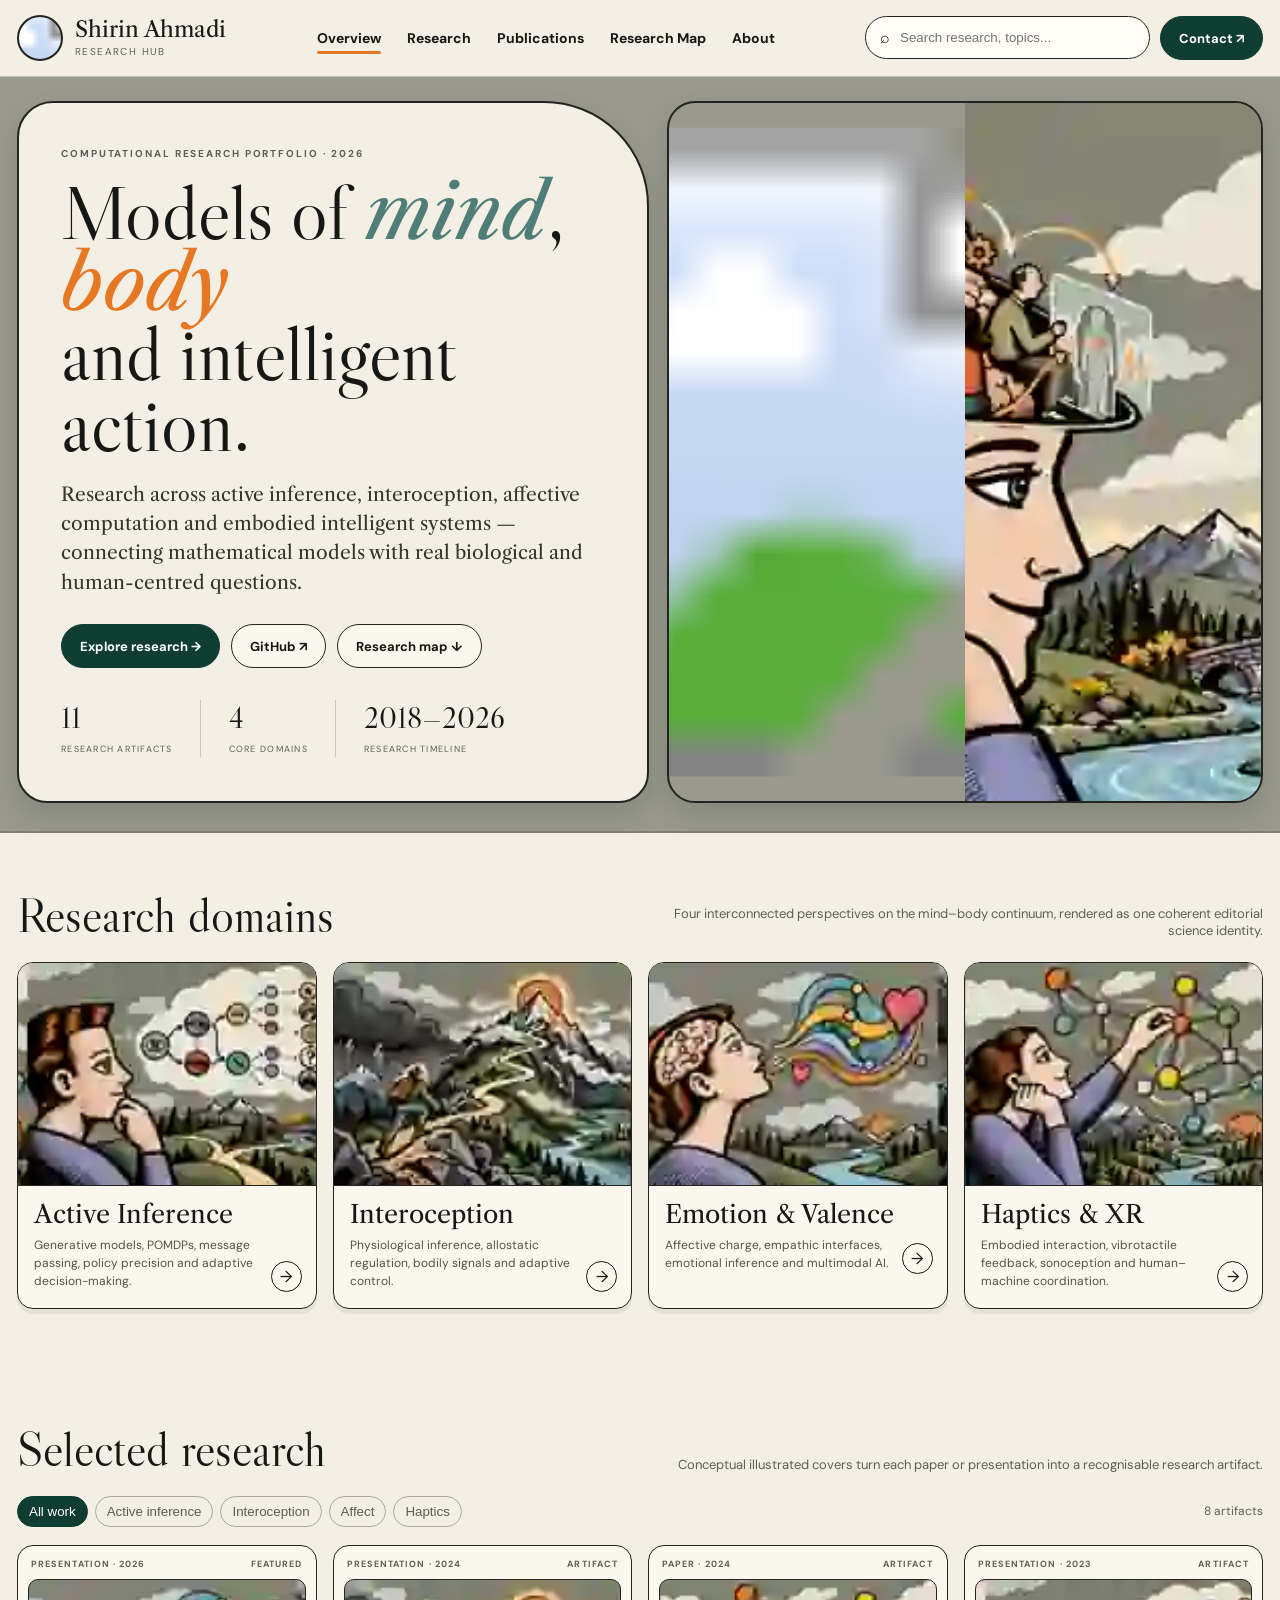
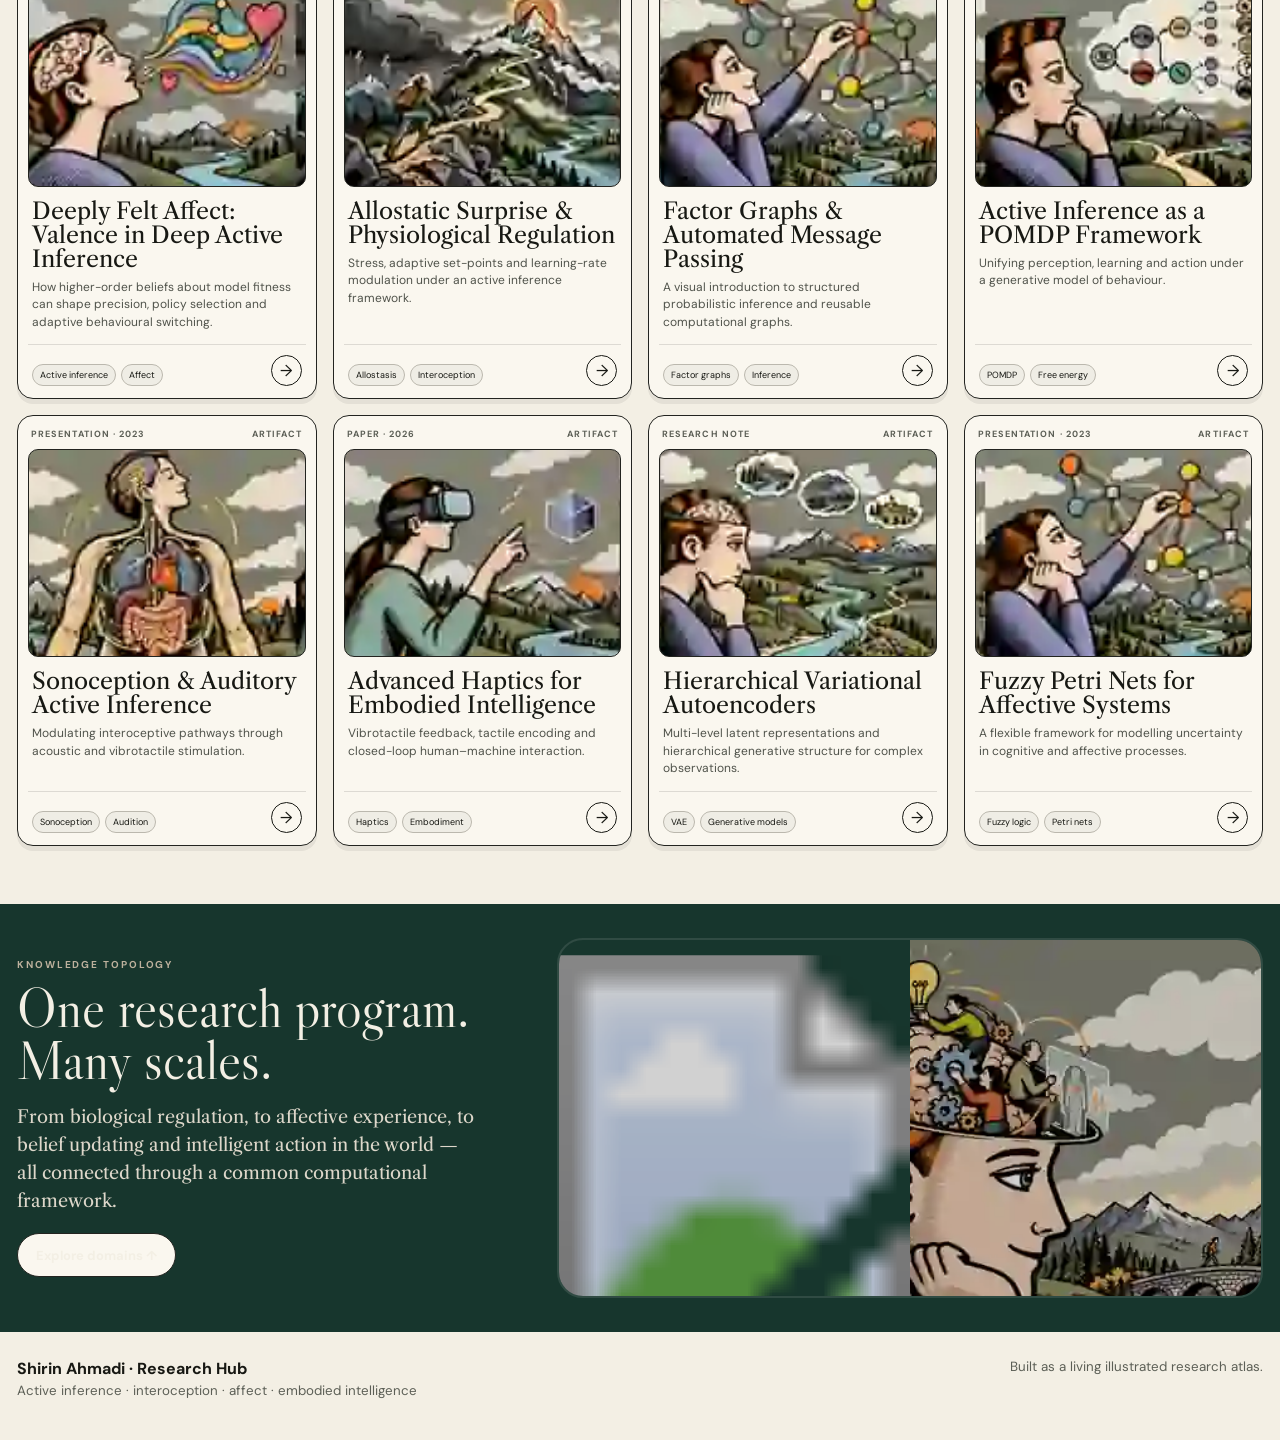
==== commit 3e8fac93: "Make illustrated research hub the primary site" ====
--- a/index.html
+++ b/index.html
@@ -1,30 +1 @@
-<!DOCTYPE html>
-<html lang="en">
-<head>
-<meta charset="UTF-8" />
-<meta name="viewport" content="width=device-width, initial-scale=1.0" />
-<meta name="description" content="Shirin Ahmadi Research Hub — active inference, interoception, affective computation, haptics and embodied intelligence." />
-<title>Shirin Ahmadi — Research Hub</title>
-<link rel="preconnect" href="https://fonts.googleapis.com">
-<link rel="preconnect" href="https://fonts.gstatic.com" crossorigin>
-<link href="https://fonts.googleapis.com/css2?family=DM+Sans:wght@400;500;600;700&family=Libre+Caslon+Display&family=Libre+Caslon+Text:ital@0;1&display=swap" rel="stylesheet">
-<style>
-:root{--ink:#171813;--paper:#f4f0e6;--panel:#f8f5ed;--olive:#97998c;--sage:#7f8873;--forest:#0e3d32;--teal:#4a7f78;--orange:#e67622;--mustard:#e0ad35;--lav:#9285af;--blue:#77a9b5;--line:#292a25;--muted:#62645c;--cloud:#e8e6df;--white:#fffdf7;--radius:18px;--shadow:0 8px 24px rgba(28,31,25,.08)}*{box-sizing:border-box}html{scroll-behavior:smooth}body{margin:0;background:var(--paper);color:var(--ink);font-family:"DM Sans",sans-serif}a{color:inherit}button,input{font:inherit}.shell{max-width:1500px;margin:0 auto;padding:0 28px}.topbar{position:sticky;top:0;z-index:50;background:rgba(244,240,230,.94);backdrop-filter:blur(10px);border-bottom:2px solid rgba(23,24,19,.15)}.nav{height:76px;display:grid;grid-template-columns:auto 1fr auto;align-items:center;gap:28px}.brand{display:flex;align-items:center;gap:12px;text-decoration:none}.brandmark{width:46px;height:46px;border:2px solid var(--ink);border-radius:50%;display:grid;place-items:center;background:#dbd5c6;overflow:hidden}.brandname{font-family:"Libre Caslon Text",serif;font-size:21px;line-height:1}.brandsub{font-size:11px;text-transform:uppercase;letter-spacing:.15em;color:var(--muted);margin-top:4px}.navlinks{display:flex;gap:26px;justify-content:center}.navlinks a{text-decoration:none;font-size:14px;font-weight:600;position:relative;padding:10px 0}.navlinks a.active:after,.navlinks a:hover:after{content:"";position:absolute;left:0;right:0;bottom:3px;height:3px;background:var(--orange);border-radius:3px}.navactions{display:flex;align-items:center;gap:12px}.search{width:min(300px,26vw);height:42px;border:1.8px solid var(--line);border-radius:999px;background:var(--white);display:flex;align-items:center;padding:0 14px;gap:8px}.search input{border:0;outline:0;background:transparent;width:100%;font-size:12px}.contact{height:42px;padding:0 22px;border-radius:999px;border:0;background:var(--forest);color:#fff;text-decoration:none;display:inline-flex;align-items:center;gap:8px;font-weight:700;font-size:13px}.hero{position:relative;overflow:hidden;background:var(--olive);border-bottom:2px solid var(--line)}.hero .shell{display:grid;grid-template-columns:1.02fr .98fr;min-height:610px;align-items:stretch;padding-top:24px;padding-bottom:24px}.hero-copy{position:relative;z-index:2;align-self:center;background:var(--paper);padding:44px 46px;border:2px solid var(--line);border-radius:34px 120px 34px 34px;box-shadow:var(--shadow)}.eyebrow{font-size:11px;text-transform:uppercase;letter-spacing:.18em;color:var(--muted);font-weight:700}.hero h1{font-family:"Libre Caslon Display",serif;font-size:clamp(54px,6vw,91px);line-height:.93;margin:18px 0 24px;font-weight:400;letter-spacing:-.02em}.hero h1 em{font-family:"Libre Caslon Text",serif;font-weight:400}.hero h1 .mind{color:var(--teal)}.hero h1 .body{color:var(--orange)}.lead{font-family:"Libre Caslon Text",serif;font-size:18px;line-height:1.55;max-width:700px;margin:0;color:#33362f}.cta{display:flex;flex-wrap:wrap;gap:12px;margin-top:28px}.btn{height:46px;padding:0 18px;border:1.7px solid var(--line);border-radius:999px;background:var(--paper);display:inline-flex;align-items:center;gap:9px;text-decoration:none;font-weight:700;font-size:13px}.btn.primary{background:var(--forest);color:white;border-color:var(--forest)}.stats{display:flex;gap:30px;margin-top:34px}.stat{padding-right:28px;border-right:1.5px solid rgba(23,24,19,.25)}.stat:last-child{border-right:0}.stat strong{display:block;font-family:"Libre Caslon Display",serif;font-size:29px}.stat span{font-size:10px;text-transform:uppercase;letter-spacing:.13em;color:var(--muted)}.hero-art{position:relative;min-height:560px}.hero-art svg{width:100%;height:100%;display:block}.cloud{position:absolute;background:var(--cloud);border:2px solid var(--line);border-radius:999px;opacity:.9}.cloud.c1{width:140px;height:48px;top:62px;right:8%}.cloud.c2{width:105px;height:38px;top:140px;left:1%}.section{padding:56px 0}.section-title{display:flex;align-items:end;justify-content:space-between;gap:18px;margin-bottom:20px}.section-title h2{font-family:"Libre Caslon Display",serif;font-size:45px;font-weight:400;margin:0}.section-title p{margin:0;color:var(--muted);font-size:13px;max-width:620px;text-align:right}.domains{display:grid;grid-template-columns:repeat(4,1fr);gap:15px}.domain{background:var(--panel);border:1.8px solid var(--line);border-radius:15px;overflow:hidden;box-shadow:0 3px 0 rgba(23,24,19,.1);transition:.2s transform,.2s box-shadow}.domain:hover{transform:translateY(-4px);box-shadow:0 8px 0 rgba(23,24,19,.12)}.domain-visual{height:180px;background:#a2a295;border-bottom:1.8px solid var(--line);overflow:hidden}.domain-visual svg{width:100%;height:100%}.domain-body{padding:15px 16px 18px;position:relative}.domain h3{font-family:"Libre Caslon Text",serif;font-size:24px;margin:0 0 7px}.domain p{margin:0;font-size:12px;line-height:1.45;color:#4e5149;padding-right:34px}.circle-arrow{position:absolute;right:14px;bottom:16px;width:31px;height:31px;border:1.7px solid var(--line);border-radius:50%;display:grid;place-items:center;font-weight:700}.research-tools{display:flex;justify-content:space-between;align-items:center;gap:14px;margin:6px 0 18px}.filters{display:flex;flex-wrap:wrap;gap:8px}.filter{border:1.5px solid #aaa99f;background:transparent;color:#55574f;padding:7px 12px;border-radius:999px;cursor:pointer;font-size:12px}.filter.active{background:var(--forest);border-color:var(--forest);color:#fff}.result-count{font-size:12px;color:var(--muted)}.grid{display:grid;grid-template-columns:repeat(4,1fr);gap:16px}.card{background:var(--panel);border:1.7px solid var(--line);border-radius:15px;padding:10px;display:flex;flex-direction:column;min-height:425px;transition:transform .2s ease,box-shadow .2s ease}.card:hover{transform:translateY(-5px);box-shadow:var(--shadow)}.card.hide{display:none}.meta{display:flex;justify-content:space-between;align-items:center;font-size:10px;letter-spacing:.1em;text-transform:uppercase;color:#5a5c54;padding:2px 2px 9px;font-weight:700}.cover{height:175px;border:1.5px solid var(--line);border-radius:10px;background:#99998f;overflow:hidden}.cover svg{width:100%;height:100%;display:block}.card h3{font-family:"Libre Caslon Text",serif;font-size:22px;line-height:1.04;margin:13px 4px 7px;font-weight:400}.card p{font-size:12px;line-height:1.45;color:#54564e;margin:0 4px 12px;flex:1}.card-bottom{display:flex;justify-content:space-between;align-items:end;gap:10px;border-top:1px solid rgba(23,24,19,.18);padding:10px 4px 2px}.tags{display:flex;flex-wrap:wrap;gap:5px}.tag{font-size:9.5px;border:1px solid #b8b7ae;border-radius:999px;padding:4px 7px;background:#efede5}.read{display:inline-flex;align-items:center;justify-content:center;width:31px;height:31px;border:1.5px solid var(--line);border-radius:50%;text-decoration:none;font-weight:700}.map-section{background:#183329;color:var(--paper);border-top:2px solid var(--line);border-bottom:2px solid var(--line);overflow:hidden}.map-wrap{display:grid;grid-template-columns:.42fr .58fr;min-height:390px}.map-copy{padding:48px 10px 48px 0;align-self:center}.map-copy h2{font-family:"Libre Caslon Display",serif;font-weight:400;font-size:51px;line-height:.95;margin:10px 0 18px}.map-copy p{font-family:"Libre Caslon Text",serif;color:#e3ded1;line-height:1.5;max-width:460px}.map-copy .btn{border-color:#dfdbcf;color:#fff;background:transparent}.map-art{min-height:390px}.map-art svg{width:100%;height:100%;display:block}.footer{padding:28px 0 42px}.footer .shell{display:flex;justify-content:space-between;gap:20px;align-items:center}.footer small{color:var(--muted)}@media(max-width:1100px){.nav{grid-template-columns:auto 1fr}.navactions{display:none}.hero .shell{grid-template-columns:1fr}.hero-art{min-height:480px}.domains,.grid{grid-template-columns:repeat(2,1fr)}.map-wrap{grid-template-columns:1fr}.map-copy{padding-right:0}.section-title{align-items:flex-start;flex-direction:column}.section-title p{text-align:left}.navlinks{justify-content:flex-end}}@media(max-width:720px){.shell{padding:0 16px}.nav{height:66px}.navlinks{display:none}.hero .shell{padding-top:14px}.hero-copy{padding:30px 22px;border-radius:24px}.hero h1{font-size:54px}.stats{gap:16px;flex-wrap:wrap}.stat{padding-right:16px}.hero-art{min-height:390px}.domains,.grid{grid-template-columns:1fr}.domain-visual,.cover{height:210px}.research-tools{align-items:flex-start;flex-direction:column}.section{padding:40px 0}.section-title h2{font-size:38px}.map-copy h2{font-size:42px}.footer .shell{flex-direction:column;align-items:flex-start}}
-</style></head><body>
-<header class="topbar"><div class="shell nav"><a class="brand" href="#overview"><div class="brandmark"><svg viewBox="0 0 60 60"><rect width="60" height="60" fill="#a0a295"/><path d="M18 45c5-8 8-14 9-23 3 4 8 4 11 1-1 9 2 14 8 22" fill="#e8c6a9" stroke="#171813" stroke-width="3"/><path d="M21 18c5-8 18-9 23 0-7 1-10 5-11 12-5-1-9-5-12-12Z" fill="#0e3d32" stroke="#171813" stroke-width="3"/><circle cx="39" cy="26" r="2.5" fill="#171813"/></svg></div><div><div class="brandname">Shirin Ahmadi</div><div class="brandsub">Research Hub</div></div></a><nav class="navlinks"><a class="active" href="#overview">Overview</a><a href="#domains">Research</a><a href="#selected">Publications</a><a href="#map">Research Map</a><a href="#about">About</a></nav><div class="navactions"><label class="search"><span>⌕</span><input id="searchInput" placeholder="Search research, topics..." /></label><a class="contact" href="https://github.com/SweetiAi" target="_blank" rel="noopener">Contact ↗</a></div></div></header>
-<section class="hero" id="overview"><span class="cloud c1"></span><span class="cloud c2"></span><div class="shell"><div class="hero-copy"><div class="eyebrow">Computational research portfolio · 2026</div><h1>Models of <em class="mind">mind</em>, <em class="body">body</em><br>and intelligent action.</h1><p class="lead">Research across active inference, interoception, affective computation and embodied intelligent systems — connecting mathematical models with real biological and human-centred questions.</p><div class="cta"><a class="btn primary" href="#selected">Explore research →</a><a class="btn" href="https://github.com/SweetiAi" target="_blank" rel="noopener">GitHub ↗</a><a class="btn" href="#map">Research map ↓</a></div><div class="stats"><div class="stat"><strong>11</strong><span>research artifacts</span></div><div class="stat"><strong>4</strong><span>core domains</span></div><div class="stat"><strong>2018—26</strong><span>research timeline</span></div></div></div><div class="hero-art"><svg viewBox="0 0 760 610"><rect width="760" height="610" fill="#999a8d"/><path d="M0 520 C90 460 160 470 220 510 C300 445 375 455 455 505 C555 435 650 460 760 500 L760 610 L0 610Z" fill="#63705f" stroke="#171813" stroke-width="4"/><path d="M30 530 L145 405 L228 500 L318 365 L410 502 L510 410 L630 505" fill="#7f8873" stroke="#171813" stroke-width="5"/><circle cx="690" cy="430" r="54" fill="#e67622" stroke="#171813" stroke-width="5"/><path d="M12 560 C150 510 300 590 480 530 C590 493 690 502 760 545" fill="none" stroke="#77a9b5" stroke-width="20"/><path d="M12 560 C150 510 300 590 480 530 C590 493 690 502 760 545" fill="none" stroke="#171813" stroke-width="4"/><path d="M365 506 C330 458 320 410 327 355 C331 323 346 298 369 281 C387 268 396 242 392 219 C387 187 397 149 428 126 C468 96 542 102 582 144 C617 181 626 234 609 276 C596 308 568 330 547 350 C531 366 521 388 520 413 L516 510Z" fill="#efc9a8" stroke="#171813" stroke-width="7"/><path d="M401 138 C455 91 558 112 598 163 L578 203 C518 183 462 190 405 218 C390 190 391 164 401 138Z" fill="#171813" stroke="#171813" stroke-width="6"/><path d="M417 145 C455 118 524 116 566 145" fill="none" stroke="#e67622" stroke-width="10" stroke-linecap="round" stroke-dasharray="30 14"/><path d="M397 220 C449 185 533 184 588 207 C583 246 566 271 545 290 C517 315 490 332 453 349 C427 329 408 300 401 268Z" fill="#f0b5a3" stroke="#171813" stroke-width="6"/><path d="M434 278 q42-34 92 0 q-18 28-46 34 q-31-3-46-34Z" fill="#dc9c91" stroke="#171813" stroke-width="5"/><path d="M385 340 q52 4 71-30" fill="none" stroke="#171813" stroke-width="6"/><path d="M406 383 q46 16 83-10" fill="none" stroke="#171813" stroke-width="6"/><path d="M347 458 C400 408 459 392 525 405" fill="none" stroke="#9285af" stroke-width="38"/><path d="M347 458 C400 408 459 392 525 405" fill="none" stroke="#171813" stroke-width="6"/><g stroke="#171813" stroke-width="4" fill="#f6f2e7"><rect x="250" y="65" rx="8" width="112" height="42"/><rect x="112" y="135" rx="8" width="128" height="42"/><rect x="125" y="222" rx="8" width="105" height="42"/><rect x="595" y="95" rx="8" width="120" height="42"/><rect x="618" y="170" rx="8" width="92" height="42"/><rect x="620" y="250" rx="8" width="90" height="42"/></g><g fill="#171813" font-family="DM Sans" font-weight="700" font-size="17"><text x="270" y="92">BELIEFS</text><text x="128" y="162">PERCEPTION</text><text x="147" y="249">AFFECT</text><text x="610" y="122">INFERENCE</text><text x="636" y="197">ACTION</text><text x="642" y="277">BODY</text></g><g stroke="#171813" stroke-width="3" fill="none" stroke-dasharray="6 8"><path d="M361 85 C390 95 420 112 435 142"/><path d="M240 156 C300 160 340 178 400 213"/><path d="M229 242 C302 260 341 278 395 304"/><path d="M594 115 C575 120 558 130 545 148"/><path d="M620 189 C590 205 574 232 570 255"/><path d="M620 270 C580 300 553 329 528 369"/></g><g stroke="#171813" stroke-width="4" stroke-linecap="round" stroke-linejoin="round"><circle cx="437" cy="220" r="12" fill="#f0c7a7"/><path d="M437 232 v34 M437 244 l-19 14 M437 246 l22 11"/><path d="M424 267 l-8 18 M449 267 l9 18"/><circle cx="510" cy="218" r="12" fill="#efc9a8"/><path d="M510 230 v35 M510 244 l-18 12 M510 244 l23 2"/><path d="M499 264 l-8 19 M520 264 l11 18"/><circle cx="538" cy="246" r="12" fill="none"/><circle cx="475" cy="269" r="12" fill="#efc9a8"/><path d="M475 281 v30 M475 290 l-18 13 M475 292 l18 13"/><circle cx="455" cy="305" r="9" fill="#e0ad35"/><circle cx="494" cy="306" r="9" fill="#4a7f78"/></g><g stroke="#171813" stroke-width="5"><circle cx="441" cy="194" r="15" fill="#e0ad35"/><path d="M441 173 v-15 M421 180 l-11-11 M460 181 l12-12"/></g><text x="590" y="360" font-family="Libre Caslon Text" font-size="27" fill="#171813"><tspan x="590">From</tspan><tspan x="590" dy="31">biological signals</tspan><tspan x="590" dy="31">to adaptive</tspan><tspan x="590" dy="31">intelligent systems.</tspan></text></svg></div></div></section>
-<section class="section" id="domains"><div class="shell"><div class="section-title"><h2>Research domains</h2><p>Four interconnected perspectives on the mind–body continuum, illustrated as one evolving research landscape.</p></div><div class="domains"><article class="domain"><div class="domain-visual"><svg viewBox="0 0 360 190"><rect width="360" height="190" fill="#9a9b8f"/><circle cx="302" cy="38" r="27" fill="#e0ad35" stroke="#171813" stroke-width="4"/><path d="M0 155 70 78 110 135 170 55 232 145 290 90 360 150V190H0Z" fill="#6b765f" stroke="#171813" stroke-width="4"/><path d="M0 169 C70 129 109 183 177 145 C228 116 263 127 360 102" fill="none" stroke="#77a9b5" stroke-width="16"/><path d="M0 169 C70 129 109 183 177 145 C228 116 263 127 360 102" fill="none" stroke="#171813" stroke-width="4"/><path d="M44 110 q22-30 48 0 l-5 26 H50Z" fill="#efc9a8" stroke="#171813" stroke-width="4"/><rect x="206" y="102" width="64" height="24" rx="3" fill="#f4f0e6" stroke="#171813" stroke-width="3"/><text x="214" y="119" font-size="12" font-family="DM Sans">POLICY →</text></svg></div><div class="domain-body"><h3>Active Inference</h3><p>Generative models, POMDPs, message passing, policy precision and adaptive decision-making.</p><span class="circle-arrow">→</span></div></article><article class="domain"><div class="domain-visual"><svg viewBox="0 0 360 190"><rect width="360" height="190" fill="#9a9b8f"/><path d="M154 20 q-35 12-42 53 l-8 92 h152 l-8-92 q-7-41-42-53" fill="#efc9a8" stroke="#171813" stroke-width="4"/><path d="M180 37 v117" stroke="#171813" stroke-width="4"/><path d="M154 71 q-25 3-32 30 q3 25 31 30" fill="#d7c5ad" stroke="#171813" stroke-width="3"/><path d="M206 71 q25 3 32 30 q-3 25-31 30" fill="#d7c5ad" stroke="#171813" stroke-width="3"/><path d="M180 76 c-26 9-26 48 0 56 c26-8 26-47 0-56Z" fill="#e67622" stroke="#171813" stroke-width="4"/><path d="M55 112 C85 70 112 72 133 98" fill="none" stroke="#e0ad35" stroke-width="4"/><path d="M228 98 C258 68 290 78 309 119" fill="none" stroke="#e0ad35" stroke-width="4"/></svg></div><div class="domain-body"><h3>Interoception</h3><p>Physiological inference, allostatic regulation, bodily signals and adaptive control.</p><span class="circle-arrow">→</span></div></article><article class="domain"><div class="domain-visual"><svg viewBox="0 0 360 190"><rect width="360" height="190" fill="#9a9b8f"/><g stroke="#171813" stroke-width="4"><path d="M64 145 q-35-27-8-69 q28-34 60 3 q29 42-8 71Z" fill="#e67622"/><path d="M126 145 q-29-37 0-75 q31-35 60 8 q24 39-10 70Z" fill="#77a9b5"/><path d="M196 147 q-28-35 2-78 q32-31 60 13 q20 39-15 68Z" fill="#efc9a8"/><path d="M265 144 q-25-33 2-68 q30-32 58 12 q17 35-16 62Z" fill="#e0ad35"/></g></svg></div><div class="domain-body"><h3>Emotion &amp; Valence</h3><p>Affective charge, empathic interfaces, emotional inference and multimodal AI.</p><span class="circle-arrow">→</span></div></article><article class="domain"><div class="domain-visual"><svg viewBox="0 0 360 190"><rect width="360" height="190" fill="#9a9b8f"/><path d="M80 144 q-37-27-8-68 q32-32 66 4 q23 42-11 67Z" fill="#efc9a8" stroke="#171813" stroke-width="4"/><rect x="63" y="75" width="86" height="37" rx="10" fill="#171813"/><rect x="72" y="82" width="32" height="20" rx="5" fill="#77a9b5"/><rect x="110" y="82" width="32" height="20" rx="5" fill="#77a9b5"/><path d="M137 120 C180 95 210 88 252 90" fill="none" stroke="#171813" stroke-width="4"/><circle cx="260" cy="88" r="32" fill="#9285af" stroke="#171813" stroke-width="4"/><path d="M260 48 v80 M220 88 h80" stroke="#f4f0e6" stroke-width="3"/></svg></div><div class="domain-body"><h3>Haptics &amp; XR</h3><p>Embodied interaction, vibrotactile feedback, sonoception and human–machine coordination.</p><span class="circle-arrow">→</span></div></article></div></div></section>
-<section class="section" id="selected"><div class="shell"><div class="section-title"><h2>Selected research</h2><p>Conceptual covers make each artifact identifiable at a glance while keeping a shared editorial language across the whole hub.</p></div><div class="research-tools"><div class="filters"><button class="filter active" data-filter="all">All work</button><button class="filter" data-filter="active-inference">Active inference</button><button class="filter" data-filter="interoception">Interoception</button><button class="filter" data-filter="affect">Affect</button><button class="filter" data-filter="haptics">Haptics</button></div><div class="result-count" id="resultCount">11 artifacts</div></div><div class="grid" id="researchGrid">
-<article class="card" data-category="active-inference affect" data-search="deeply felt affect valence active inference metacognition emotion"><div class="meta"><span>Presentation · 2026</span><span>♡</span></div><div class="cover"><svg viewBox="0 0 360 190"><rect width="360" height="190" fill="#94968a"/><path d="M28 150 q-28-55 15-99 q44-37 91 3 q27 34 10 78 q-18 46-73 45Z" fill="#efc9a8" stroke="#171813" stroke-width="4"/><path d="M70 55 q36-34 73 8" fill="#171813"/><path d="M132 92 C183 66 207 39 249 48 C294 57 317 100 333 128" fill="none" stroke="#e67622" stroke-width="14"/><path d="M132 102 C184 88 224 83 328 160" fill="none" stroke="#77a9b5" stroke-width="13"/><path d="M130 116 C182 110 219 130 306 175" fill="none" stroke="#9285af" stroke-width="12"/><path d="M173 77 q18-27 36 0 q-2 31-18 40 q-16-9-18-40Z" fill="#e67622" stroke="#171813" stroke-width="4"/></svg></div><h3>Deeply Felt Affect: Valence in Deep Active Inference</h3><p>How higher-order beliefs about model fitness can shape precision, policy selection and adaptive behavioural switching.</p><div class="card-bottom"><div class="tags"><span class="tag">Active inference</span><span class="tag">Affect</span></div><a class="read" target="_blank" href="deeply-felt-affect.pdf">→</a></div></article>
-<article class="card" data-category="active-inference interoception" data-search="allostatic surprise physiological stress regulation active inference cortisol"><div class="meta"><span>Presentation · 2024</span><span>♡</span></div><div class="cover"><svg viewBox="0 0 360 190"><rect width="360" height="190" fill="#99998f"/><path d="M0 164 65 86 111 142 177 42 240 136 294 75 360 151V190H0Z" fill="#6f7967" stroke="#171813" stroke-width="4"/><path d="M16 174 C72 160 96 178 143 151 C194 121 232 107 343 80" fill="none" stroke="#e0ad35" stroke-width="13"/><path d="M17 174 C72 160 96 178 143 151 C194 121 232 107 343 80" fill="none" stroke="#171813" stroke-width="3"/><circle cx="179" cy="43" r="17" fill="#e67622" stroke="#171813" stroke-width="4"/></svg></div><h3>Allostatic Surprise &amp; Physiological Regulation</h3><p>Stress, adaptive set-points and learning-rate modulation under an active inference framework.</p><div class="card-bottom"><div class="tags"><span class="tag">Allostasis</span><span class="tag">Interoception</span></div><a class="read" target="_blank" href="allostatic-surprise.pdf">→</a></div></article>
-<article class="card" data-category="active-inference" data-search="factor graph message passing forney probabilistic inference rxinfer"><div class="meta"><span>Paper · 2024</span><span>♡</span></div><div class="cover"><svg viewBox="0 0 360 190"><rect width="360" height="190" fill="#9a9b8f"/><path d="M55 151 q-28-28 0-59 q26-30 55 0 q25 31-2 62Z" fill="#efc9a8" stroke="#171813" stroke-width="4"/><g stroke="#171813" stroke-width="3"><line x1="138" y1="72" x2="205" y2="42"/><line x1="138" y1="72" x2="207" y2="108"/><line x1="205" y1="42" x2="278" y2="72"/><line x1="207" y1="108" x2="278" y2="72"/></g><g stroke="#171813" stroke-width="4"><circle cx="138" cy="72" r="15" fill="#e67622"/><circle cx="205" cy="42" r="15" fill="#77a9b5"/><circle cx="207" cy="108" r="15" fill="#e0ad35"/><circle cx="278" cy="72" r="15" fill="#9285af"/></g></svg></div><h3>Factor Graphs &amp; Automated Message Passing</h3><p>A visual introduction to structured probabilistic inference and reusable computational graphs.</p><div class="card-bottom"><div class="tags"><span class="tag">Factor graphs</span><span class="tag">Inference</span></div><a class="read" target="_blank" href="factor-graph.pdf">→</a></div></article>
-<article class="card" data-category="active-inference" data-search="active inference POMDP generative model variational free energy policy"><div class="meta"><span>Presentation · 2023</span><span>♡</span></div><div class="cover"><svg viewBox="0 0 360 190"><rect width="360" height="190" fill="#99998f"/><path d="M48 158 q-33-37-7-84 q28-42 70-15 q35 26 23 69 q-8 39-50 48Z" fill="#efc9a8" stroke="#171813" stroke-width="4"/><path d="M116 79 C173 43 227 43 310 83" fill="none" stroke="#171813" stroke-width="3"/><path d="M117 102 C169 81 242 91 316 126" fill="none" stroke="#171813" stroke-width="3"/><g stroke="#171813" stroke-width="3"><circle cx="171" cy="58" r="14" fill="#e0ad35"/><circle cx="235" cy="55" r="14" fill="#77a9b5"/><circle cx="294" cy="84" r="14" fill="#e67622"/><circle cx="183" cy="113" r="14" fill="#9285af"/><circle cx="252" cy="120" r="14" fill="#f4f0e6"/></g></svg></div><h3>Active Inference as a POMDP Framework</h3><p>Unifying perception, learning and action under a generative model of behaviour.</p><div class="card-bottom"><div class="tags"><span class="tag">POMDP</span><span class="tag">Free energy</span></div><a class="read" target="_blank" href="active-inference-pomdp.pdf">→</a></div></article>
-<article class="card" data-category="interoception affect" data-search="sonoception acoustic haptic stimulation interoception auditory perception"><div class="meta"><span>Presentation · 2023</span><span>♡</span></div><div class="cover"><svg viewBox="0 0 360 190"><rect width="360" height="190" fill="#8f9187"/><path d="M52 39 q-45 19-35 77 q6 43 47 58 q22-3 37-28 q12-22-5-37 q-18-14-31 1 q-10 12 2 24" fill="#efc9a8" stroke="#171813" stroke-width="5"/><path d="M96 94 C143 51 191 57 230 93 C263 122 292 122 340 88" fill="none" stroke="#77a9b5" stroke-width="10"/><path d="M96 111 C148 79 188 86 225 116 C263 145 297 141 340 109" fill="none" stroke="#9285af" stroke-width="8"/><path d="M130 34 v130 M158 22 v148 M191 42 v116 M219 26 v144 M250 53 v93" stroke="#171813" stroke-width="2" opacity=".75"/></svg></div><h3>Sonoception &amp; Auditory Active Inference</h3><p>Modulating interoceptive pathways through acoustic and vibrotactile stimulation.</p><div class="card-bottom"><div class="tags"><span class="tag">Sonoception</span><span class="tag">Audition</span></div><a class="read" target="_blank" href="sonoception-presentation.pdf">→</a></div></article>
-<article class="card" data-category="haptics interoception" data-search="advanced haptics tactile embodied ai vibrotactile feedback interaction"><div class="meta"><span>Paper · 2026</span><span>♡</span></div><div class="cover"><svg viewBox="0 0 360 190"><rect width="360" height="190" fill="#96988c"/><path d="M17 111 C83 98 114 80 153 50" fill="none" stroke="#efc9a8" stroke-width="30" stroke-linecap="round"/><path d="M343 80 C284 85 244 102 210 129" fill="none" stroke="#77a9b5" stroke-width="30" stroke-linecap="round"/><path d="M147 50 l28 22 M153 50 l15-28 M154 50 l-13-31" stroke="#171813" stroke-width="5"/><path d="M212 128 l-28-20 M210 129 l-14 29 M211 129 l18 26" stroke="#171813" stroke-width="5"/><g fill="none" stroke="#e0ad35" stroke-width="4"><circle cx="181" cy="90" r="18"/><circle cx="181" cy="90" r="34"/><circle cx="181" cy="90" r="50"/></g></svg></div><h3>Advanced Haptics for Embodied Intelligence</h3><p>Vibrotactile feedback, tactile encoding and closed-loop human–machine interaction.</p><div class="card-bottom"><div class="tags"><span class="tag">Haptics</span><span class="tag">Embodiment</span></div><a class="read" target="_blank" href="advanced-haptics.pdf">→</a></div></article>
-<article class="card" data-category="active-inference" data-search="markov blanket boundary internal external sensory active states free energy"><div class="meta"><span>Research note</span><span>♡</span></div><div class="cover"><svg viewBox="0 0 360 190"><rect width="360" height="190" fill="#98998f"/><circle cx="180" cy="95" r="70" fill="#f4f0e6" stroke="#171813" stroke-width="4"/><circle cx="180" cy="95" r="41" fill="#e67622" stroke="#171813" stroke-width="4"/><circle cx="180" cy="95" r="19" fill="#0e3d32" stroke="#171813" stroke-width="4"/><g fill="#e0ad35" stroke="#171813" stroke-width="3"><circle cx="180" cy="25" r="10"/><circle cx="250" cy="95" r="10"/><circle cx="180" cy="165" r="10"/><circle cx="110" cy="95" r="10"/></g></svg></div><h3>Markov Blankets &amp; System Boundaries</h3><p>A conceptual route into conditional independence, sensory/active states and the organisation of adaptive systems.</p><div class="card-bottom"><div class="tags"><span class="tag">Markov blanket</span><span class="tag">FEP</span></div><a class="read" target="_blank" href="markov-blanket.pdf">→</a></div></article>
-<article class="card" data-category="interoception haptics" data-search="wearable biosensors physiology heart rate spo2 temperature monitoring"><div class="meta"><span>Research note</span><span>♡</span></div><div class="cover"><svg viewBox="0 0 360 190"><rect width="360" height="190" fill="#96988d"/><path d="M52 143 q-30-51 9-95 q42-35 86 1 q33 33 15 75 q-17 43-67 48Z" fill="#efc9a8" stroke="#171813" stroke-width="4"/><path d="M113 71 C179 66 225 68 311 53" fill="none" stroke="#171813" stroke-width="4"/><path d="M113 94 C179 92 225 100 313 90" fill="none" stroke="#171813" stroke-width="4"/><path d="M113 118 C175 121 232 128 314 128" fill="none" stroke="#171813" stroke-width="4"/><path d="M170 52v105 M216 48v110 M264 44v114" stroke="#e0ad35" stroke-width="3"/><rect x="64" y="106" width="72" height="28" rx="8" fill="#0e3d32" stroke="#171813" stroke-width="4"/><path d="M73 120 h12 l8-9 10 18 8-13 16 4" stroke="#f4f0e6" stroke-width="3" fill="none"/></svg></div><h3>Wearable Biosensors for Adaptive Systems</h3><p>Physiological signals as a bridge between lived bodily state and computational adaptation.</p><div class="card-bottom"><div class="tags"><span class="tag">Biosensors</span><span class="tag">Physiology</span></div><a class="read" target="_blank" href="wearable-biosensors.pdf">→</a></div></article>
-<article class="card" data-category="affect interoception" data-search="allostatic load stress physiological wear tear clinical bipolar biomarkers"><div class="meta"><span>Presentation · 2023</span><span>♡</span></div><div class="cover"><svg viewBox="0 0 360 190"><rect width="360" height="190" fill="#99998e"/><path d="M56 153 q-31-38-8-87 q27-41 68-18 q35 23 28 65 q-5 39-49 62Z" fill="#efc9a8" stroke="#171813" stroke-width="4"/><path d="M160 135 C194 97 224 94 254 112 C284 130 309 120 340 76" fill="none" stroke="#e67622" stroke-width="11"/><path d="M160 111 C203 63 246 65 340 113" fill="none" stroke="#77a9b5" stroke-width="8"/></svg></div><h3>Allostatic Load &amp; Physiological Wear-and-Tear</h3><p>Psychological stress, biomarkers and cumulative physiological burden in clinical contexts.</p><div class="card-bottom"><div class="tags"><span class="tag">Allostasis</span><span class="tag">Stress</span></div><a class="read" target="_blank" href="allostatic-load.pdf">→</a></div></article>
-<article class="card" data-category="active-inference affect" data-search="fuzzy petri nets emotion recognition fuzzy logic adaptive systems"><div class="meta"><span>Presentation · 2023</span><span>♡</span></div><div class="cover"><svg viewBox="0 0 360 190"><rect width="360" height="190" fill="#99998f"/><g stroke="#171813" stroke-width="3" fill="none"><line x1="70" y1="61" x2="139" y2="94"/><line x1="139" y1="94" x2="208" y2="49"/><line x1="139" y1="94" x2="211" y2="142"/><line x1="208" y1="49" x2="294" y2="89"/><line x1="211" y1="142" x2="294" y2="89"/></g><g stroke="#171813" stroke-width="4"><circle cx="70" cy="61" r="18" fill="#e67622"/><rect x="126" y="81" width="27" height="27" fill="#f4f0e6"/><circle cx="208" cy="49" r="18" fill="#77a9b5"/><circle cx="211" cy="142" r="18" fill="#9285af"/><rect x="280" y="75" width="28" height="28" fill="#e0ad35"/></g><path d="M26 160 C92 130 147 165 201 113 C245 70 298 131 345 102" fill="none" stroke="#0e3d32" stroke-width="5"/></svg></div><h3>Fuzzy Petri Nets for Affective Systems</h3><p>Mapping physiological evidence to fluid emotional-state transitions under uncertainty.</p><div class="card-bottom"><div class="tags"><span class="tag">Fuzzy logic</span><span class="tag">Petri nets</span></div><a class="read" target="_blank" href="fuzzy-petri-nets.pdf">→</a></div></article>
-<article class="card" data-category="active-inference" data-search="hierarchical vae variational autoencoder latent generative model"><div class="meta"><span>Research note</span><span>♡</span></div><div class="cover"><svg viewBox="0 0 360 190"><rect width="360" height="190" fill="#96988c"/><g stroke="#171813" stroke-width="4"><rect x="40" y="64" width="54" height="62" rx="12" fill="#77a9b5"/><rect x="153" y="45" width="54" height="100" rx="12" fill="#e0ad35"/><rect x="266" y="64" width="54" height="62" rx="12" fill="#9285af"/></g><path d="M94 76 C120 60 132 55 153 62 M94 113 C117 127 131 134 153 128 M207 62 C231 54 246 59 266 76 M207 128 C229 136 246 131 266 113" fill="none" stroke="#171813" stroke-width="4"/><circle cx="180" cy="95" r="14" fill="#e67622" stroke="#171813" stroke-width="4"/></svg></div><h3>Hierarchical Variational Autoencoders</h3><p>Multi-level latent representations and hierarchical generative structure for modelling complex observations.</p><div class="card-bottom"><div class="tags"><span class="tag">VAE</span><span class="tag">Generative models</span></div><a class="read" target="_blank" href="hierarchical-vae.pdf">→</a></div></article></div></div></section>
-<section class="map-section" id="map"><div class="shell map-wrap"><div class="map-copy"><div class="eyebrow" style="color:#c5bfae">Knowledge topology</div><h2>One research program.<br>Many scales.</h2><p>From biological regulation, to affective experience, to belief updating and intelligent action in the world — all connected through a common computational framework.</p><a class="btn" href="#domains">Explore domains ↑</a></div><div class="map-art"><svg viewBox="0 0 800 390"><rect width="800" height="390" fill="#183329"/><path d="M0 330 C95 269 169 301 229 249 C292 194 363 228 413 260 C478 202 544 219 604 265 C666 225 724 235 800 284V390H0Z" fill="#365143" stroke="#0a1713" stroke-width="5"/><path d="M0 359 C106 312 191 352 265 314 C338 277 403 299 470 333 C559 285 666 305 800 350" fill="none" stroke="#77a9b5" stroke-width="22"/><path d="M0 359 C106 312 191 352 265 314 C338 277 403 299 470 333 C559 285 666 305 800 350" fill="none" stroke="#0a1713" stroke-width="5"/><path d="M111 311 q30-95 84-95 q56 1 87 95 M282 311 q34-95 87-95 q55 1 89 95 M458 311 q31-95 84-95 q57 1 88 95" fill="#b9aa91" stroke="#0a1713" stroke-width="5"/><path d="M86 312 h568" stroke="#0a1713" stroke-width="10"/><g font-family="DM Sans" font-weight="700" font-size="14"><g><rect x="78" y="92" rx="8" width="128" height="52" fill="#e9c985" stroke="#0a1713" stroke-width="4"/><text x="101" y="114">BODY</text><text x="100" y="132" font-size="11">signals</text></g><g><rect x="234" y="68" rx="8" width="128" height="52" fill="#e9c985" stroke="#0a1713" stroke-width="4"/><text x="254" y="90">AFFECT</text><text x="253" y="108" font-size="11">emotion</text></g><g><rect x="389" y="82" rx="8" width="128" height="52" fill="#e9c985" stroke="#0a1713" stroke-width="4"/><text x="411" y="104">BELIEFS</text><text x="410" y="122" font-size="11">models</text></g><g><rect x="547" y="63" rx="8" width="128" height="52" fill="#e9c985" stroke="#0a1713" stroke-width="4"/><text x="572" y="85">ACTION</text><text x="572" y="103" font-size="11">behaviour</text></g></g><path d="M142 144 v72 M298 120 v96 M453 134 v82 M611 115 v101" stroke="#e9c985" stroke-width="4" stroke-dasharray="6 7"/><g stroke="#0a1713" stroke-width="4"><circle cx="383" cy="278" r="14" fill="#efc9a8"/><path d="M383 292 v37 M383 302 l-22 14 M383 303 l22 15 M374 329 l-9 23 M392 329 l12 22" stroke="#efc9a8"/></g><text x="310" y="370" fill="#f4f0e6" font-family="Libre Caslon Text" font-style="italic" font-size="20">UNCERTAINTY</text><path d="M665 306 C700 264 723 222 758 178" fill="none" stroke="#e0ad35" stroke-width="7" stroke-dasharray="16 8"/><rect x="681" y="119" width="111" height="48" rx="8" fill="#e0ad35" stroke="#0a1713" stroke-width="4"/><text x="699" y="140" font-family="DM Sans" font-weight="700" font-size="14">ADAPTIVE</text><text x="699" y="157" font-family="DM Sans" font-weight="700" font-size="14">SYSTEMS</text></svg></div></div></section>
-<footer class="footer" id="about"><div class="shell"><div><strong>Shirin Ahmadi · Research Hub</strong><br><small>Active inference · interoception · affect · embodied intelligence</small></div><small>Built as a living research atlas, not a static portfolio.</small></div></footer><script>const filters=[...document.querySelectorAll('.filter')],cards=[...document.querySelectorAll('.card')],searchInput=document.getElementById('searchInput'),count=document.getElementById('resultCount');let activeFilter='all';function applyFilters(){const q=(searchInput?.value||'').trim().toLowerCase();let visible=0;cards.forEach(card=>{const cats=card.dataset.category||'',hay=(card.dataset.search+' '+card.innerText).toLowerCase(),show=(activeFilter==='all'||cats.includes(activeFilter))&&(!q||hay.includes(q));card.classList.toggle('hide',!show);if(show)visible++});count.textContent=`${visible} artifact${visible===1?'':'s'}`}filters.forEach(btn=>btn.addEventListener('click',()=>{filters.forEach(b=>b.classList.remove('active'));btn.classList.add('active');activeFilter=btn.dataset.filter;applyFilters()}));searchInput?.addEventListener('input',applyFilters);const links=[...document.querySelectorAll('.navlinks a')],secs=[...document.querySelectorAll('section[id],footer[id]')];const observer=new IntersectionObserver(entries=>{entries.forEach(e=>{if(e.isIntersecting)links.forEach(a=>a.classList.toggle('active',a.getAttribute('href')==='#'+e.target.id))})},{rootMargin:'-35% 0px -55% 0px'});secs.forEach(s=>observer.observe(s));</script></body></html>+<!doctype html><html lang="en"><head><meta charset="utf-8"><meta name="viewport" content="width=device-width,initial-scale=1"><meta name="description" content="Shirin Ahmadi Research Hub — active inference, interoception, affective computation and embodied intelligence."><title>Shirin Ahmadi — Research Hub</title><link rel="preconnect" href="https://fonts.googleapis.com"><link rel="preconnect" href="https://fonts.gstatic.com" crossorigin><link href="https://fonts.googleapis.com/css2?family=DM+Sans:wght@400;500;700&family=Libre+Caslon+Display&family=Libre+Caslon+Text:ital,wght@0,400;1,400&display=swap" rel="stylesheet"><style>:root{--paper:#f3efe4;--panel:#faf7ef;--ink:#171813;--muted:#5c5f56;--forest:#103d32;--orange:#e77823;--teal:#4f7d78;--line:#232420;--sage:#999a8d;--shadow:0 12px 28px #1112}*{box-sizing:border-box}html{scroll-behavior:smooth}body{margin:0;background:var(--paper);color:var(--ink);font-family:DM Sans,sans-serif}a{color:inherit;text-decoration:none}.wrap{width:min(1460px,calc(100% - 34px));margin:auto}.top{position:sticky;top:0;z-index:30;background:#f3efe4f3;backdrop-filter:blur(12px);border-bottom:1px solid #2223}.nav{height:76px;display:grid;grid-template-columns:auto 1fr auto;align-items:center;gap:24px}.brand{display:flex;gap:12px;align-items:center}.mark{width:46px;height:46px;border:2px solid var(--line);border-radius:50%;background:url('assets/hero-left.svg') 58% 24%/250% auto}.brand b{display:block;font:22px/1 Libre Caslon Text,serif}.brand small{display:block;margin-top:4px;text-transform:uppercase;letter-spacing:.14em;color:var(--muted);font-size:10px}.links{display:flex;justify-content:center;gap:26px}.links a{position:relative;padding:11px 0;font-size:14px;font-weight:700}.links a.active:after,.links a:hover:after{content:'';position:absolute;left:0;right:0;bottom:4px;height:3px;background:var(--orange);border-radius:9px}.navright{display:flex;gap:10px}.search{display:flex;align-items:center;gap:8px;border:1.5px solid var(--line);background:#fffdf8;border-radius:99px;padding:0 14px;height:43px;width:285px}.search input{border:0;outline:0;background:none;width:100%}.btn{display:inline-flex;align-items:center;justify-content:center;height:44px;padding:0 18px;border:1.6px solid var(--line);border-radius:99px;font-size:13px;font-weight:700;background:var(--panel)}.btn.primary{background:var(--forest);border-color:var(--forest);color:#fff}.hero{background:var(--sage);padding:24px 0 28px;border-bottom:2px solid #2223}.heroGrid{display:grid;grid-template-columns:1.03fr .97fr;gap:18px}.heroCopy{background:var(--paper);border:2px solid var(--line);border-radius:36px 105px 30px 30px;padding:44px 42px;box-shadow:var(--shadow)}.eyebrow{text-transform:uppercase;letter-spacing:.19em;color:var(--muted);font-size:10px;font-weight:700}.hero h1{font:400 clamp(54px,6vw,90px)/.92 Libre Caslon Display,serif;margin:17px 0 20px}.hero h1 em{font-family:Libre Caslon Text,serif;font-weight:400}.mind{color:var(--teal)}.body{color:var(--orange)}.lead{font:19px/1.55 Libre Caslon Text,serif;color:#34362f;max-width:700px}.ctas{display:flex;flex-wrap:wrap;gap:11px;margin-top:27px}.stats{display:flex;flex-wrap:wrap;gap:28px;margin-top:32px}.stat{padding-right:27px;border-right:1px solid #2223}.stat:last-child{border:0}.stat strong{display:block;font:29px Libre Caslon Display,serif}.stat span{font-size:9px;letter-spacing:.14em;text-transform:uppercase;color:var(--muted)}.heroArt{display:grid;grid-template-columns:1fr 1fr;border:2px solid var(--line);border-radius:28px;overflow:hidden;box-shadow:var(--shadow);background:#999a8d}.heroArt img{width:100%;height:100%;object-fit:cover}.section{padding:58px 0}.head{display:flex;justify-content:space-between;align-items:end;gap:20px;margin-bottom:23px}.head h2{font:400 48px/1 Libre Caslon Display,serif;margin:0}.head p{margin:0;color:var(--muted);font-size:13px;text-align:right;max-width:620px}.domains,.grid{display:grid;grid-template-columns:repeat(4,1fr);gap:16px}.domain,.card{background:var(--panel);border:1.7px solid var(--line);border-radius:16px;overflow:hidden;box-shadow:0 5px 0 #1111;transition:.2s}.domain:hover,.card:hover{transform:translateY(-5px);box-shadow:var(--shadow)}.pic{aspect-ratio:4/3;border-bottom:1.7px solid var(--line);background-repeat:no-repeat;background-size:400% 100%;background-image:url('assets/covers-1.svg')}.p1{background-position:0 0}.p2{background-position:33.333% 0}.p3{background-position:66.666% 0}.p4{background-position:100% 0}.domainBody{position:relative;padding:15px 16px 18px}.domain h3{font:400 25px/1.1 Libre Caslon Text,serif;margin:0 0 7px}.domain p{font-size:12px;line-height:1.5;color:#50534b;margin:0;padding-right:34px}.arrow{position:absolute;right:14px;bottom:16px;width:31px;height:31px;border:1.5px solid;border-radius:50%;display:grid;place-items:center}.tools{display:flex;justify-content:space-between;gap:12px;align-items:center;margin-bottom:18px}.filters{display:flex;gap:7px;flex-wrap:wrap}.filter{border:1.4px solid #aaa89f;border-radius:99px;background:transparent;padding:7px 11px;color:#5b5d56;cursor:pointer}.filter.active{background:var(--forest);border-color:var(--forest);color:#fff}.count{font-size:12px;color:var(--muted)}.card{padding:10px;display:flex;flex-direction:column;min-height:422px}.card.hide{display:none}.meta{display:flex;justify-content:space-between;font-size:9px;letter-spacing:.12em;text-transform:uppercase;color:var(--muted);font-weight:700;padding:2px 3px 9px}.cover{aspect-ratio:4/3;border:1.5px solid var(--line);border-radius:10px;background-repeat:no-repeat;background-size:400% 100%;overflow:hidden}.row1{background-image:url('assets/covers-1.svg')}.row2{background-image:url('assets/covers-2.svg')}.c1{background-position:0 0}.c2{background-position:33.333% 0}.c3{background-position:66.666% 0}.c4{background-position:100% 0}.card h3{font:400 23px/1.04 Libre Caslon Text,serif;margin:13px 4px 7px}.card p{font-size:12px;line-height:1.46;color:#50534b;margin:0 4px 13px;flex:1}.bottom{display:flex;justify-content:space-between;align-items:end;border-top:1px solid #2222;padding:10px 4px 2px;gap:8px}.tags{display:flex;flex-wrap:wrap;gap:5px}.tag{font-size:9px;padding:4px 7px;border:1px solid #bbb8ae;border-radius:99px;background:#efede5}.go{width:31px;height:31px;border:1.5px solid;border-radius:50%;display:grid;place-items:center}.map{background:#17362d;color:#f3efe4;padding:34px 0}.mapGrid{display:grid;grid-template-columns:.42fr .58fr;gap:28px;align-items:center}.map h2{font:400 54px/.95 Libre Caslon Display,serif;margin:12px 0 16px}.map p{font:18px/1.55 Libre Caslon Text,serif;color:#ddd7ca;max-width:460px}.mapVisual{height:360px;border-radius:26px;overflow:hidden;border:2px solid #fff2;display:grid;grid-template-columns:1fr 1fr;filter:saturate(.85) brightness(.82)}.mapVisual img{width:100%;height:100%;object-fit:cover}.footer{padding:26px 0 40px}.footer .wrap{display:flex;justify-content:space-between;gap:18px}.footer small{color:var(--muted)}@media(max-width:1100px){.heroGrid,.mapGrid{grid-template-columns:1fr}.domains,.grid{grid-template-columns:repeat(2,1fr)}.navright{display:none}.nav{grid-template-columns:auto 1fr}.links{justify-content:flex-end}.head{align-items:flex-start;flex-direction:column}.head p{text-align:left}}@media(max-width:720px){.wrap{width:calc(100% - 20px)}.links{display:none}.heroCopy{padding:28px 22px;border-radius:24px}.hero h1{font-size:52px}.heroArt{min-height:360px}.domains,.grid{grid-template-columns:1fr}.section{padding:40px 0}.tools{align-items:flex-start;flex-direction:column}.map h2{font-size:43px}.footer .wrap{flex-direction:column}}</style></head><body><header class="top"><div class="wrap nav"><a class="brand" href="#overview"><span class="mark"></span><span><b>Shirin Ahmadi</b><small>Research Hub</small></span></a><nav class="links"><a class="active" href="#overview">Overview</a><a href="#domains">Research</a><a href="#selected">Publications</a><a href="#map">Research Map</a><a href="#about">About</a></nav><div class="navright"><label class="search">⌕ <input id="search" placeholder="Search research, topics..."></label><a class="btn primary" href="https://github.com/SweetiAi" target="_blank">Contact ↗</a></div></div></header><section class="hero" id="overview"><div class="wrap heroGrid"><div class="heroCopy"><div class="eyebrow">Computational research portfolio · 2026</div><h1>Models of <em class="mind">mind</em>, <em class="body">body</em><br>and intelligent action.</h1><div class="lead">Research across active inference, interoception, affective computation and embodied intelligent systems — connecting mathematical models with real biological and human-centred questions.</div><div class="ctas"><a class="btn primary" href="#selected">Explore research →</a><a class="btn" href="https://github.com/SweetiAi" target="_blank">GitHub ↗</a><a class="btn" href="#map">Research map ↓</a></div><div class="stats"><div class="stat"><strong>11</strong><span>Research artifacts</span></div><div class="stat"><strong>4</strong><span>Core domains</span></div><div class="stat"><strong>2018—2026</strong><span>Research timeline</span></div></div></div><div class="heroArt"><img src="assets/hero-left.svg" alt="Illustrated research mindscape"><img src="assets/hero-right.svg" alt="Illustrated research mindscape"></div></div></section><section class="section" id="domains"><div class="wrap"><div class="head"><h2>Research domains</h2><p>Four interconnected perspectives on the mind–body continuum, rendered as one coherent editorial science identity.</p></div><div class="domains"><article class="domain"><div class="pic p4"></div><div class="domainBody"><h3>Active Inference</h3><p>Generative models, POMDPs, message passing, policy precision and adaptive decision-making.</p><span class="arrow">→</span></div></article><article class="domain"><div class="pic p2"></div><div class="domainBody"><h3>Interoception</h3><p>Physiological inference, allostatic regulation, bodily signals and adaptive control.</p><span class="arrow">→</span></div></article><article class="domain"><div class="pic p1"></div><div class="domainBody"><h3>Emotion &amp; Valence</h3><p>Affective charge, empathic interfaces, emotional inference and multimodal AI.</p><span class="arrow">→</span></div></article><article class="domain"><div class="pic p3"></div><div class="domainBody"><h3>Haptics &amp; XR</h3><p>Embodied interaction, vibrotactile feedback, sonoception and human–machine coordination.</p><span class="arrow">→</span></div></article></div></div></section><section class="section" id="selected"><div class="wrap"><div class="head"><h2>Selected research</h2><p>Conceptual illustrated covers turn each paper or presentation into a recognisable research artifact.</p></div><div class="tools"><div class="filters"><button class="filter active" data-f="all">All work</button><button class="filter" data-f="active">Active inference</button><button class="filter" data-f="intero">Interoception</button><button class="filter" data-f="affect">Affect</button><button class="filter" data-f="haptics">Haptics</button></div><div class="count" id="count">8 artifacts</div></div><div class="grid"><article class="card" data-cat="active affect" data-q="deeply felt affect valence active inference"><div class="meta"><span>Presentation · 2026</span><span>Featured</span></div><div class="cover row1 c1"></div><h3>Deeply Felt Affect: Valence in Deep Active Inference</h3><p>How higher-order beliefs about model fitness can shape precision, policy selection and adaptive behavioural switching.</p><div class="bottom"><div class="tags"><span class="tag">Active inference</span><span class="tag">Affect</span></div><a class="go" href="deeply-felt-affect.pdf" target="_blank">→</a></div></article><article class="card" data-cat="active intero" data-q="allostatic surprise physiological stress regulation"><div class="meta"><span>Presentation · 2024</span><span>Artifact</span></div><div class="cover row1 c2"></div><h3>Allostatic Surprise &amp; Physiological Regulation</h3><p>Stress, adaptive set-points and learning-rate modulation under an active inference framework.</p><div class="bottom"><div class="tags"><span class="tag">Allostasis</span><span class="tag">Interoception</span></div><a class="go" href="allostatic-surprise.pdf" target="_blank">→</a></div></article><article class="card" data-cat="active" data-q="factor graphs message passing inference"><div class="meta"><span>Paper · 2024</span><span>Artifact</span></div><div class="cover row1 c3"></div><h3>Factor Graphs &amp; Automated Message Passing</h3><p>A visual introduction to structured probabilistic inference and reusable computational graphs.</p><div class="bottom"><div class="tags"><span class="tag">Factor graphs</span><span class="tag">Inference</span></div><a class="go" href="factor-graph.pdf" target="_blank">→</a></div></article><article class="card" data-cat="active" data-q="active inference pomdp generative model"><div class="meta"><span>Presentation · 2023</span><span>Artifact</span></div><div class="cover row1 c4"></div><h3>Active Inference as a POMDP Framework</h3><p>Unifying perception, learning and action under a generative model of behaviour.</p><div class="bottom"><div class="tags"><span class="tag">POMDP</span><span class="tag">Free energy</span></div><a class="go" href="active-inference-pomdp.pdf" target="_blank">→</a></div></article><article class="card" data-cat="intero" data-q="sonoception auditory interoception sound"><div class="meta"><span>Presentation · 2023</span><span>Artifact</span></div><div class="cover row2 c1"></div><h3>Sonoception &amp; Auditory Active Inference</h3><p>Modulating interoceptive pathways through acoustic and vibrotactile stimulation.</p><div class="bottom"><div class="tags"><span class="tag">Sonoception</span><span class="tag">Audition</span></div><a class="go" href="sonoception-presentation.pdf" target="_blank">→</a></div></article><article class="card" data-cat="haptics intero" data-q="advanced haptics embodied tactile xr"><div class="meta"><span>Paper · 2026</span><span>Artifact</span></div><div class="cover row2 c2"></div><h3>Advanced Haptics for Embodied Intelligence</h3><p>Vibrotactile feedback, tactile encoding and closed-loop human–machine interaction.</p><div class="bottom"><div class="tags"><span class="tag">Haptics</span><span class="tag">Embodiment</span></div><a class="go" href="advanced-haptics.pdf" target="_blank">→</a></div></article><article class="card" data-cat="active" data-q="hierarchical variational autoencoder generative model"><div class="meta"><span>Research note</span><span>Artifact</span></div><div class="cover row2 c3"></div><h3>Hierarchical Variational Autoencoders</h3><p>Multi-level latent representations and hierarchical generative structure for complex observations.</p><div class="bottom"><div class="tags"><span class="tag">VAE</span><span class="tag">Generative models</span></div><a class="go" href="hierarchical-vae.pdf" target="_blank">→</a></div></article><article class="card" data-cat="active affect" data-q="fuzzy petri nets emotion affective uncertainty"><div class="meta"><span>Presentation · 2023</span><span>Artifact</span></div><div class="cover row2 c4"></div><h3>Fuzzy Petri Nets for Affective Systems</h3><p>A flexible framework for modelling uncertainty in cognitive and affective processes.</p><div class="bottom"><div class="tags"><span class="tag">Fuzzy logic</span><span class="tag">Petri nets</span></div><a class="go" href="fuzzy-petri-nets.pdf" target="_blank">→</a></div></article></div></div></section><section class="map" id="map"><div class="wrap mapGrid"><div><div class="eyebrow" style="color:#bdb19d">Knowledge topology</div><h2>One research program.<br>Many scales.</h2><p>From biological regulation, to affective experience, to belief updating and intelligent action in the world — all connected through a common computational framework.</p><a class="btn" href="#domains">Explore domains ↑</a></div><div class="mapVisual"><img src="assets/hero-left.svg" alt="Research landscape"><img src="assets/hero-right.svg" alt="Research landscape"></div></div></section><footer class="footer" id="about"><div class="wrap"><div><strong>Shirin Ahmadi · Research Hub</strong><br><small>Active inference · interoception · affect · embodied intelligence</small></div><small>Built as a living illustrated research atlas.</small></div></footer><script>const fs=[...document.querySelectorAll('.filter')],cs=[...document.querySelectorAll('.card')],s=document.querySelector('#search'),n=document.querySelector('#count');let f='all';function u(){let q=(s?.value||'').toLowerCase(),v=0;cs.forEach(c=>{let ok=(f==='all'||c.dataset.cat.includes(f))&&(!q||(c.dataset.q+' '+c.innerText).toLowerCase().includes(q));c.classList.toggle('hide',!ok);if(ok)v++});n.textContent=v+' artifact'+(v===1?'':'s')}fs.forEach(b=>b.onclick=()=>{fs.forEach(x=>x.classList.remove('active'));b.classList.add('active');f=b.dataset.f;u()});s?.addEventListener('input',u);u();const ls=[...document.querySelectorAll('.links a')];const obs=new IntersectionObserver(es=>es.forEach(e=>{if(e.isIntersecting)ls.forEach(a=>a.classList.toggle('active',a.getAttribute('href')==='#'+e.target.id))}),{rootMargin:'-35% 0px -55% 0px'});document.querySelectorAll('section[id],footer[id]').forEach(e=>obs.observe(e));</script></body></html>
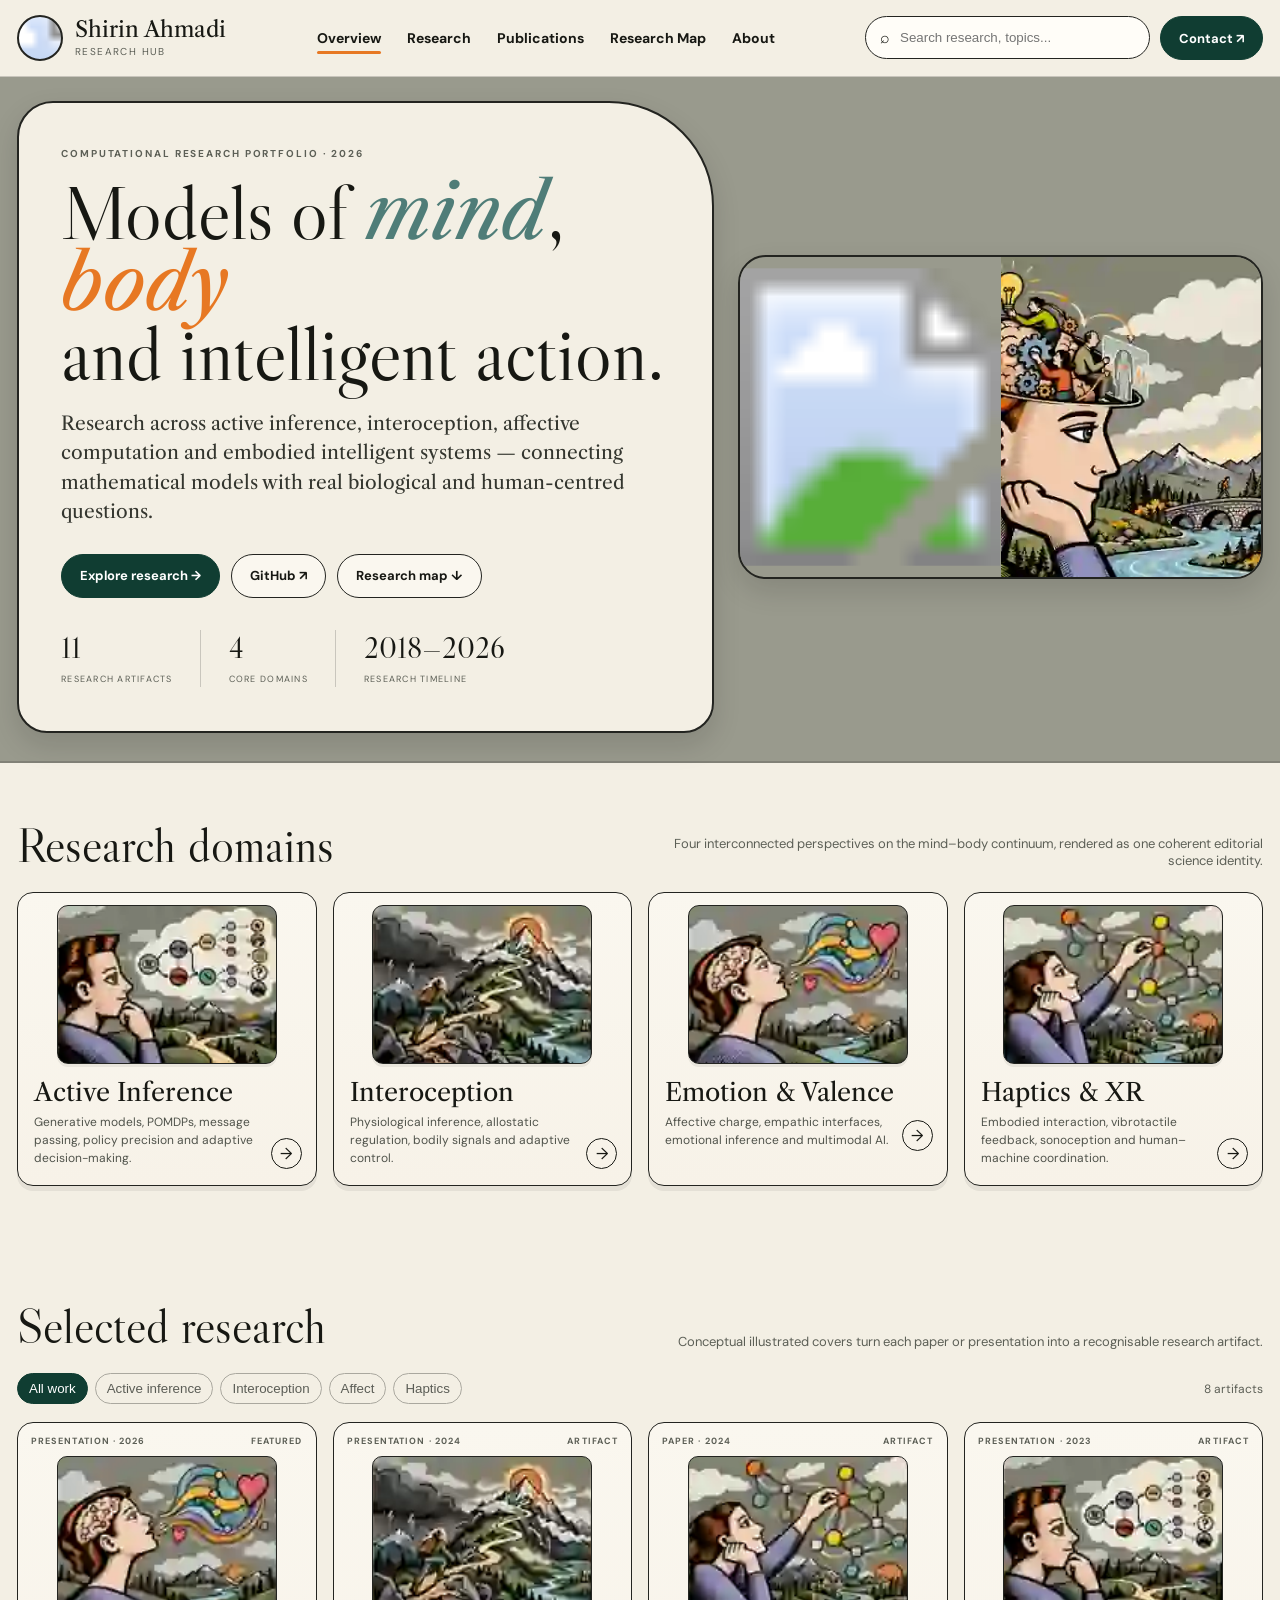
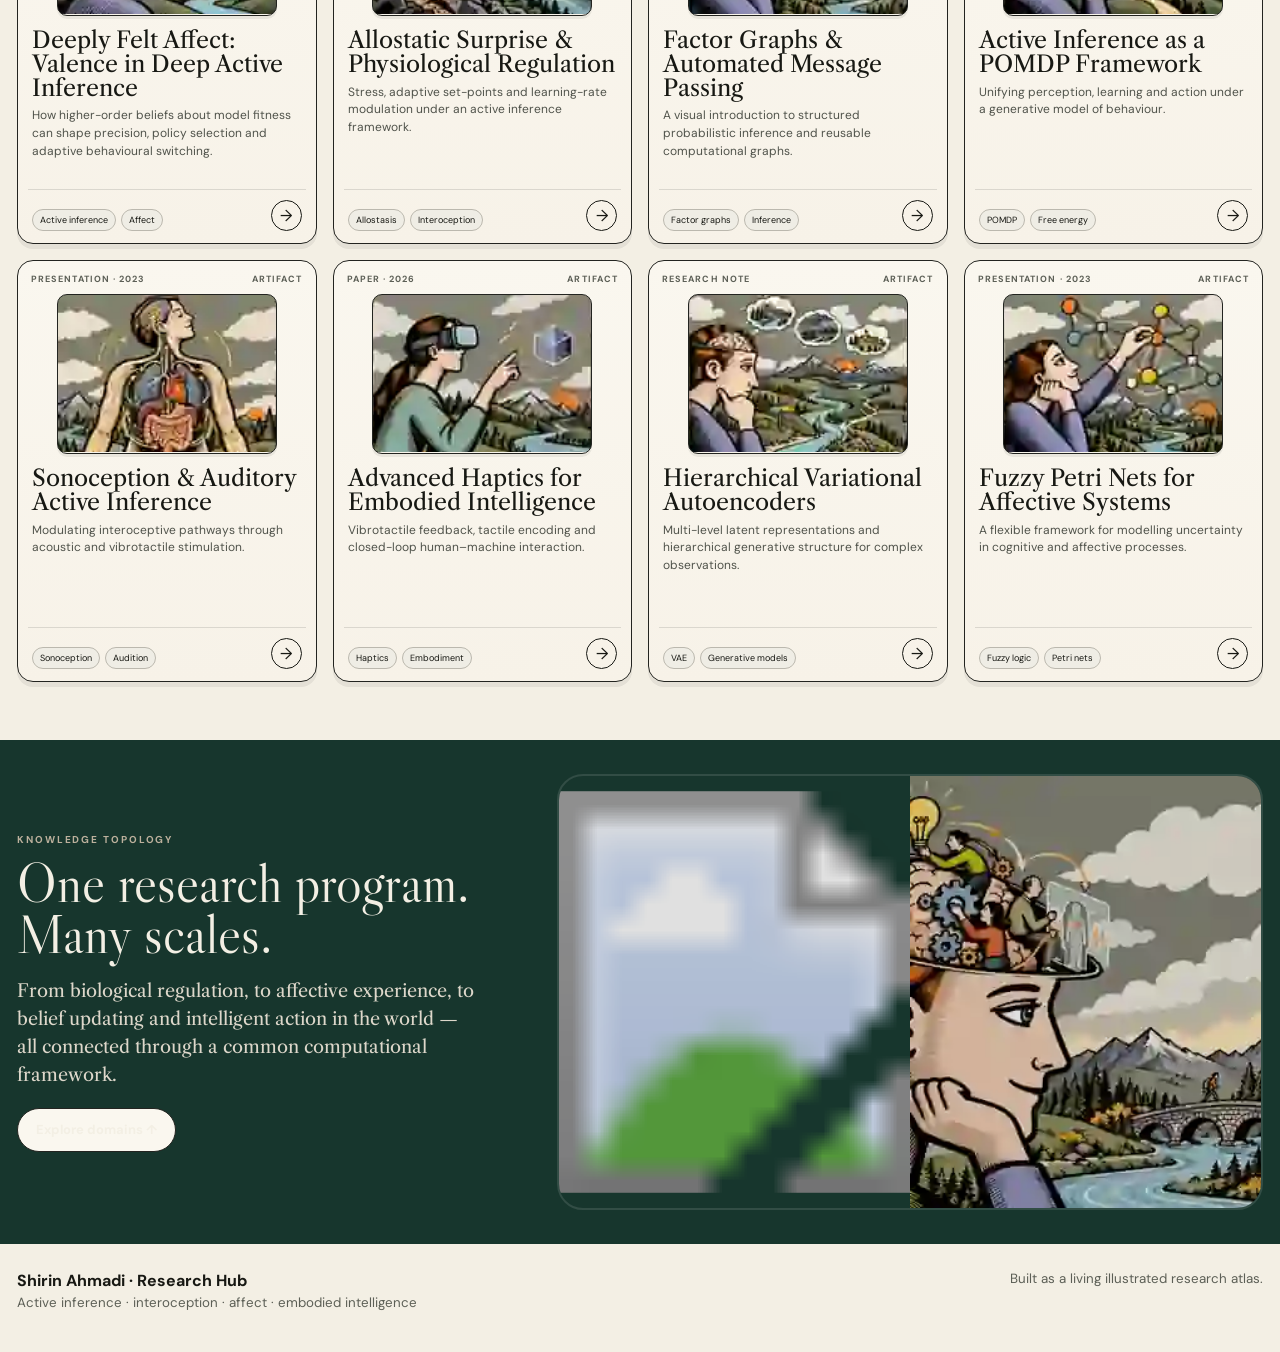
==== commit b52c5162: "Fix image cropping and reduce raster upscaling" ====
--- a/index.html
+++ b/index.html
@@ -1 +1,18 @@
-<!doctype html><html lang="en"><head><meta charset="utf-8"><meta name="viewport" content="width=device-width,initial-scale=1"><meta name="description" content="Shirin Ahmadi Research Hub — active inference, interoception, affective computation and embodied intelligence."><title>Shirin Ahmadi — Research Hub</title><link rel="preconnect" href="https://fonts.googleapis.com"><link rel="preconnect" href="https://fonts.gstatic.com" crossorigin><link href="https://fonts.googleapis.com/css2?family=DM+Sans:wght@400;500;700&family=Libre+Caslon+Display&family=Libre+Caslon+Text:ital,wght@0,400;1,400&display=swap" rel="stylesheet"><style>:root{--paper:#f3efe4;--panel:#faf7ef;--ink:#171813;--muted:#5c5f56;--forest:#103d32;--orange:#e77823;--teal:#4f7d78;--line:#232420;--sage:#999a8d;--shadow:0 12px 28px #1112}*{box-sizing:border-box}html{scroll-behavior:smooth}body{margin:0;background:var(--paper);color:var(--ink);font-family:DM Sans,sans-serif}a{color:inherit;text-decoration:none}.wrap{width:min(1460px,calc(100% - 34px));margin:auto}.top{position:sticky;top:0;z-index:30;background:#f3efe4f3;backdrop-filter:blur(12px);border-bottom:1px solid #2223}.nav{height:76px;display:grid;grid-template-columns:auto 1fr auto;align-items:center;gap:24px}.brand{display:flex;gap:12px;align-items:center}.mark{width:46px;height:46px;border:2px solid var(--line);border-radius:50%;background:url('assets/hero-left.svg') 58% 24%/250% auto}.brand b{display:block;font:22px/1 Libre Caslon Text,serif}.brand small{display:block;margin-top:4px;text-transform:uppercase;letter-spacing:.14em;color:var(--muted);font-size:10px}.links{display:flex;justify-content:center;gap:26px}.links a{position:relative;padding:11px 0;font-size:14px;font-weight:700}.links a.active:after,.links a:hover:after{content:'';position:absolute;left:0;right:0;bottom:4px;height:3px;background:var(--orange);border-radius:9px}.navright{display:flex;gap:10px}.search{display:flex;align-items:center;gap:8px;border:1.5px solid var(--line);background:#fffdf8;border-radius:99px;padding:0 14px;height:43px;width:285px}.search input{border:0;outline:0;background:none;width:100%}.btn{display:inline-flex;align-items:center;justify-content:center;height:44px;padding:0 18px;border:1.6px solid var(--line);border-radius:99px;font-size:13px;font-weight:700;background:var(--panel)}.btn.primary{background:var(--forest);border-color:var(--forest);color:#fff}.hero{background:var(--sage);padding:24px 0 28px;border-bottom:2px solid #2223}.heroGrid{display:grid;grid-template-columns:1.03fr .97fr;gap:18px}.heroCopy{background:var(--paper);border:2px solid var(--line);border-radius:36px 105px 30px 30px;padding:44px 42px;box-shadow:var(--shadow)}.eyebrow{text-transform:uppercase;letter-spacing:.19em;color:var(--muted);font-size:10px;font-weight:700}.hero h1{font:400 clamp(54px,6vw,90px)/.92 Libre Caslon Display,serif;margin:17px 0 20px}.hero h1 em{font-family:Libre Caslon Text,serif;font-weight:400}.mind{color:var(--teal)}.body{color:var(--orange)}.lead{font:19px/1.55 Libre Caslon Text,serif;color:#34362f;max-width:700px}.ctas{display:flex;flex-wrap:wrap;gap:11px;margin-top:27px}.stats{display:flex;flex-wrap:wrap;gap:28px;margin-top:32px}.stat{padding-right:27px;border-right:1px solid #2223}.stat:last-child{border:0}.stat strong{display:block;font:29px Libre Caslon Display,serif}.stat span{font-size:9px;letter-spacing:.14em;text-transform:uppercase;color:var(--muted)}.heroArt{display:grid;grid-template-columns:1fr 1fr;border:2px solid var(--line);border-radius:28px;overflow:hidden;box-shadow:var(--shadow);background:#999a8d}.heroArt img{width:100%;height:100%;object-fit:cover}.section{padding:58px 0}.head{display:flex;justify-content:space-between;align-items:end;gap:20px;margin-bottom:23px}.head h2{font:400 48px/1 Libre Caslon Display,serif;margin:0}.head p{margin:0;color:var(--muted);font-size:13px;text-align:right;max-width:620px}.domains,.grid{display:grid;grid-template-columns:repeat(4,1fr);gap:16px}.domain,.card{background:var(--panel);border:1.7px solid var(--line);border-radius:16px;overflow:hidden;box-shadow:0 5px 0 #1111;transition:.2s}.domain:hover,.card:hover{transform:translateY(-5px);box-shadow:var(--shadow)}.pic{aspect-ratio:4/3;border-bottom:1.7px solid var(--line);background-repeat:no-repeat;background-size:400% 100%;background-image:url('assets/covers-1.svg')}.p1{background-position:0 0}.p2{background-position:33.333% 0}.p3{background-position:66.666% 0}.p4{background-position:100% 0}.domainBody{position:relative;padding:15px 16px 18px}.domain h3{font:400 25px/1.1 Libre Caslon Text,serif;margin:0 0 7px}.domain p{font-size:12px;line-height:1.5;color:#50534b;margin:0;padding-right:34px}.arrow{position:absolute;right:14px;bottom:16px;width:31px;height:31px;border:1.5px solid;border-radius:50%;display:grid;place-items:center}.tools{display:flex;justify-content:space-between;gap:12px;align-items:center;margin-bottom:18px}.filters{display:flex;gap:7px;flex-wrap:wrap}.filter{border:1.4px solid #aaa89f;border-radius:99px;background:transparent;padding:7px 11px;color:#5b5d56;cursor:pointer}.filter.active{background:var(--forest);border-color:var(--forest);color:#fff}.count{font-size:12px;color:var(--muted)}.card{padding:10px;display:flex;flex-direction:column;min-height:422px}.card.hide{display:none}.meta{display:flex;justify-content:space-between;font-size:9px;letter-spacing:.12em;text-transform:uppercase;color:var(--muted);font-weight:700;padding:2px 3px 9px}.cover{aspect-ratio:4/3;border:1.5px solid var(--line);border-radius:10px;background-repeat:no-repeat;background-size:400% 100%;overflow:hidden}.row1{background-image:url('assets/covers-1.svg')}.row2{background-image:url('assets/covers-2.svg')}.c1{background-position:0 0}.c2{background-position:33.333% 0}.c3{background-position:66.666% 0}.c4{background-position:100% 0}.card h3{font:400 23px/1.04 Libre Caslon Text,serif;margin:13px 4px 7px}.card p{font-size:12px;line-height:1.46;color:#50534b;margin:0 4px 13px;flex:1}.bottom{display:flex;justify-content:space-between;align-items:end;border-top:1px solid #2222;padding:10px 4px 2px;gap:8px}.tags{display:flex;flex-wrap:wrap;gap:5px}.tag{font-size:9px;padding:4px 7px;border:1px solid #bbb8ae;border-radius:99px;background:#efede5}.go{width:31px;height:31px;border:1.5px solid;border-radius:50%;display:grid;place-items:center}.map{background:#17362d;color:#f3efe4;padding:34px 0}.mapGrid{display:grid;grid-template-columns:.42fr .58fr;gap:28px;align-items:center}.map h2{font:400 54px/.95 Libre Caslon Display,serif;margin:12px 0 16px}.map p{font:18px/1.55 Libre Caslon Text,serif;color:#ddd7ca;max-width:460px}.mapVisual{height:360px;border-radius:26px;overflow:hidden;border:2px solid #fff2;display:grid;grid-template-columns:1fr 1fr;filter:saturate(.85) brightness(.82)}.mapVisual img{width:100%;height:100%;object-fit:cover}.footer{padding:26px 0 40px}.footer .wrap{display:flex;justify-content:space-between;gap:18px}.footer small{color:var(--muted)}@media(max-width:1100px){.heroGrid,.mapGrid{grid-template-columns:1fr}.domains,.grid{grid-template-columns:repeat(2,1fr)}.navright{display:none}.nav{grid-template-columns:auto 1fr}.links{justify-content:flex-end}.head{align-items:flex-start;flex-direction:column}.head p{text-align:left}}@media(max-width:720px){.wrap{width:calc(100% - 20px)}.links{display:none}.heroCopy{padding:28px 22px;border-radius:24px}.hero h1{font-size:52px}.heroArt{min-height:360px}.domains,.grid{grid-template-columns:1fr}.section{padding:40px 0}.tools{align-items:flex-start;flex-direction:column}.map h2{font-size:43px}.footer .wrap{flex-direction:column}}</style></head><body><header class="top"><div class="wrap nav"><a class="brand" href="#overview"><span class="mark"></span><span><b>Shirin Ahmadi</b><small>Research Hub</small></span></a><nav class="links"><a class="active" href="#overview">Overview</a><a href="#domains">Research</a><a href="#selected">Publications</a><a href="#map">Research Map</a><a href="#about">About</a></nav><div class="navright"><label class="search">⌕ <input id="search" placeholder="Search research, topics..."></label><a class="btn primary" href="https://github.com/SweetiAi" target="_blank">Contact ↗</a></div></div></header><section class="hero" id="overview"><div class="wrap heroGrid"><div class="heroCopy"><div class="eyebrow">Computational research portfolio · 2026</div><h1>Models of <em class="mind">mind</em>, <em class="body">body</em><br>and intelligent action.</h1><div class="lead">Research across active inference, interoception, affective computation and embodied intelligent systems — connecting mathematical models with real biological and human-centred questions.</div><div class="ctas"><a class="btn primary" href="#selected">Explore research →</a><a class="btn" href="https://github.com/SweetiAi" target="_blank">GitHub ↗</a><a class="btn" href="#map">Research map ↓</a></div><div class="stats"><div class="stat"><strong>11</strong><span>Research artifacts</span></div><div class="stat"><strong>4</strong><span>Core domains</span></div><div class="stat"><strong>2018—2026</strong><span>Research timeline</span></div></div></div><div class="heroArt"><img src="assets/hero-left.svg" alt="Illustrated research mindscape"><img src="assets/hero-right.svg" alt="Illustrated research mindscape"></div></div></section><section class="section" id="domains"><div class="wrap"><div class="head"><h2>Research domains</h2><p>Four interconnected perspectives on the mind–body continuum, rendered as one coherent editorial science identity.</p></div><div class="domains"><article class="domain"><div class="pic p4"></div><div class="domainBody"><h3>Active Inference</h3><p>Generative models, POMDPs, message passing, policy precision and adaptive decision-making.</p><span class="arrow">→</span></div></article><article class="domain"><div class="pic p2"></div><div class="domainBody"><h3>Interoception</h3><p>Physiological inference, allostatic regulation, bodily signals and adaptive control.</p><span class="arrow">→</span></div></article><article class="domain"><div class="pic p1"></div><div class="domainBody"><h3>Emotion &amp; Valence</h3><p>Affective charge, empathic interfaces, emotional inference and multimodal AI.</p><span class="arrow">→</span></div></article><article class="domain"><div class="pic p3"></div><div class="domainBody"><h3>Haptics &amp; XR</h3><p>Embodied interaction, vibrotactile feedback, sonoception and human–machine coordination.</p><span class="arrow">→</span></div></article></div></div></section><section class="section" id="selected"><div class="wrap"><div class="head"><h2>Selected research</h2><p>Conceptual illustrated covers turn each paper or presentation into a recognisable research artifact.</p></div><div class="tools"><div class="filters"><button class="filter active" data-f="all">All work</button><button class="filter" data-f="active">Active inference</button><button class="filter" data-f="intero">Interoception</button><button class="filter" data-f="affect">Affect</button><button class="filter" data-f="haptics">Haptics</button></div><div class="count" id="count">8 artifacts</div></div><div class="grid"><article class="card" data-cat="active affect" data-q="deeply felt affect valence active inference"><div class="meta"><span>Presentation · 2026</span><span>Featured</span></div><div class="cover row1 c1"></div><h3>Deeply Felt Affect: Valence in Deep Active Inference</h3><p>How higher-order beliefs about model fitness can shape precision, policy selection and adaptive behavioural switching.</p><div class="bottom"><div class="tags"><span class="tag">Active inference</span><span class="tag">Affect</span></div><a class="go" href="deeply-felt-affect.pdf" target="_blank">→</a></div></article><article class="card" data-cat="active intero" data-q="allostatic surprise physiological stress regulation"><div class="meta"><span>Presentation · 2024</span><span>Artifact</span></div><div class="cover row1 c2"></div><h3>Allostatic Surprise &amp; Physiological Regulation</h3><p>Stress, adaptive set-points and learning-rate modulation under an active inference framework.</p><div class="bottom"><div class="tags"><span class="tag">Allostasis</span><span class="tag">Interoception</span></div><a class="go" href="allostatic-surprise.pdf" target="_blank">→</a></div></article><article class="card" data-cat="active" data-q="factor graphs message passing inference"><div class="meta"><span>Paper · 2024</span><span>Artifact</span></div><div class="cover row1 c3"></div><h3>Factor Graphs &amp; Automated Message Passing</h3><p>A visual introduction to structured probabilistic inference and reusable computational graphs.</p><div class="bottom"><div class="tags"><span class="tag">Factor graphs</span><span class="tag">Inference</span></div><a class="go" href="factor-graph.pdf" target="_blank">→</a></div></article><article class="card" data-cat="active" data-q="active inference pomdp generative model"><div class="meta"><span>Presentation · 2023</span><span>Artifact</span></div><div class="cover row1 c4"></div><h3>Active Inference as a POMDP Framework</h3><p>Unifying perception, learning and action under a generative model of behaviour.</p><div class="bottom"><div class="tags"><span class="tag">POMDP</span><span class="tag">Free energy</span></div><a class="go" href="active-inference-pomdp.pdf" target="_blank">→</a></div></article><article class="card" data-cat="intero" data-q="sonoception auditory interoception sound"><div class="meta"><span>Presentation · 2023</span><span>Artifact</span></div><div class="cover row2 c1"></div><h3>Sonoception &amp; Auditory Active Inference</h3><p>Modulating interoceptive pathways through acoustic and vibrotactile stimulation.</p><div class="bottom"><div class="tags"><span class="tag">Sonoception</span><span class="tag">Audition</span></div><a class="go" href="sonoception-presentation.pdf" target="_blank">→</a></div></article><article class="card" data-cat="haptics intero" data-q="advanced haptics embodied tactile xr"><div class="meta"><span>Paper · 2026</span><span>Artifact</span></div><div class="cover row2 c2"></div><h3>Advanced Haptics for Embodied Intelligence</h3><p>Vibrotactile feedback, tactile encoding and closed-loop human–machine interaction.</p><div class="bottom"><div class="tags"><span class="tag">Haptics</span><span class="tag">Embodiment</span></div><a class="go" href="advanced-haptics.pdf" target="_blank">→</a></div></article><article class="card" data-cat="active" data-q="hierarchical variational autoencoder generative model"><div class="meta"><span>Research note</span><span>Artifact</span></div><div class="cover row2 c3"></div><h3>Hierarchical Variational Autoencoders</h3><p>Multi-level latent representations and hierarchical generative structure for complex observations.</p><div class="bottom"><div class="tags"><span class="tag">VAE</span><span class="tag">Generative models</span></div><a class="go" href="hierarchical-vae.pdf" target="_blank">→</a></div></article><article class="card" data-cat="active affect" data-q="fuzzy petri nets emotion affective uncertainty"><div class="meta"><span>Presentation · 2023</span><span>Artifact</span></div><div class="cover row2 c4"></div><h3>Fuzzy Petri Nets for Affective Systems</h3><p>A flexible framework for modelling uncertainty in cognitive and affective processes.</p><div class="bottom"><div class="tags"><span class="tag">Fuzzy logic</span><span class="tag">Petri nets</span></div><a class="go" href="fuzzy-petri-nets.pdf" target="_blank">→</a></div></article></div></div></section><section class="map" id="map"><div class="wrap mapGrid"><div><div class="eyebrow" style="color:#bdb19d">Knowledge topology</div><h2>One research program.<br>Many scales.</h2><p>From biological regulation, to affective experience, to belief updating and intelligent action in the world — all connected through a common computational framework.</p><a class="btn" href="#domains">Explore domains ↑</a></div><div class="mapVisual"><img src="assets/hero-left.svg" alt="Research landscape"><img src="assets/hero-right.svg" alt="Research landscape"></div></div></section><footer class="footer" id="about"><div class="wrap"><div><strong>Shirin Ahmadi · Research Hub</strong><br><small>Active inference · interoception · affect · embodied intelligence</small></div><small>Built as a living illustrated research atlas.</small></div></footer><script>const fs=[...document.querySelectorAll('.filter')],cs=[...document.querySelectorAll('.card')],s=document.querySelector('#search'),n=document.querySelector('#count');let f='all';function u(){let q=(s?.value||'').toLowerCase(),v=0;cs.forEach(c=>{let ok=(f==='all'||c.dataset.cat.includes(f))&&(!q||(c.dataset.q+' '+c.innerText).toLowerCase().includes(q));c.classList.toggle('hide',!ok);if(ok)v++});n.textContent=v+' artifact'+(v===1?'':'s')}fs.forEach(b=>b.onclick=()=>{fs.forEach(x=>x.classList.remove('active'));b.classList.add('active');f=b.dataset.f;u()});s?.addEventListener('input',u);u();const ls=[...document.querySelectorAll('.links a')];const obs=new IntersectionObserver(es=>es.forEach(e=>{if(e.isIntersecting)ls.forEach(a=>a.classList.toggle('active',a.getAttribute('href')==='#'+e.target.id))}),{rootMargin:'-35% 0px -55% 0px'});document.querySelectorAll('section[id],footer[id]').forEach(e=>obs.observe(e));</script></body></html>+<!doctype html><html lang="en"><head><meta charset="utf-8"><meta name="viewport" content="width=device-width,initial-scale=1"><meta name="description" content="Shirin Ahmadi Research Hub — active inference, interoception, affective computation and embodied intelligence."><title>Shirin Ahmadi — Research Hub</title><link rel="preconnect" href="https://fonts.googleapis.com"><link rel="preconnect" href="https://fonts.gstatic.com" crossorigin><link href="https://fonts.googleapis.com/css2?family=DM+Sans:wght@400;500;700&family=Libre+Caslon+Display&family=Libre+Caslon+Text:ital,wght@0,400;1,400&display=swap" rel="stylesheet"><style>
+:root{--paper:#f3efe4;--panel:#faf7ef;--ink:#171813;--muted:#5c5f56;--forest:#103d32;--orange:#e77823;--teal:#4f7d78;--line:#232420;--sage:#999a8d;--shadow:0 12px 28px #1112}*{box-sizing:border-box}html{scroll-behavior:smooth}body{margin:0;background:var(--paper);color:var(--ink);font-family:DM Sans,sans-serif}a{color:inherit;text-decoration:none}.wrap{width:min(1460px,calc(100% - 34px));margin:auto}.top{position:sticky;top:0;z-index:30;background:#f3efe4f3;backdrop-filter:blur(12px);border-bottom:1px solid #2223}.nav{height:76px;display:grid;grid-template-columns:auto 1fr auto;align-items:center;gap:24px}.brand{display:flex;gap:12px;align-items:center}.mark{width:46px;height:46px;border:2px solid var(--line);border-radius:50%;background:url('assets/hero-left.svg') 58% 24%/250% auto}.brand b{display:block;font:22px/1 Libre Caslon Text,serif}.brand small{display:block;margin-top:4px;text-transform:uppercase;letter-spacing:.14em;color:var(--muted);font-size:10px}.links{display:flex;justify-content:center;gap:26px}.links a{position:relative;padding:11px 0;font-size:14px;font-weight:700}.links a.active:after,.links a:hover:after{content:'';position:absolute;left:0;right:0;bottom:4px;height:3px;background:var(--orange);border-radius:9px}.navright{display:flex;gap:10px}.search{display:flex;align-items:center;gap:8px;border:1.5px solid var(--line);background:#fffdf8;border-radius:99px;padding:0 14px;height:43px;width:285px}.search input{border:0;outline:0;background:none;width:100%}.btn{display:inline-flex;align-items:center;justify-content:center;height:44px;padding:0 18px;border:1.6px solid var(--line);border-radius:99px;font-size:13px;font-weight:700;background:var(--panel)}.btn.primary{background:var(--forest);border-color:var(--forest);color:#fff}
+.hero{background:var(--sage);padding:24px 0 28px;border-bottom:2px solid #2223}.heroGrid{display:grid;grid-template-columns:1.14fr .86fr;gap:24px;align-items:center}.heroCopy{background:var(--paper);border:2px solid var(--line);border-radius:36px 105px 30px 30px;padding:44px 42px;box-shadow:var(--shadow)}.eyebrow{text-transform:uppercase;letter-spacing:.19em;color:var(--muted);font-size:10px;font-weight:700}.hero h1{font:400 clamp(54px,6vw,90px)/.92 Libre Caslon Display,serif;margin:17px 0 20px}.hero h1 em{font-family:Libre Caslon Text,serif;font-weight:400}.mind{color:var(--teal)}.body{color:var(--orange)}.lead{font:19px/1.55 Libre Caslon Text,serif;color:#34362f;max-width:700px}.ctas{display:flex;flex-wrap:wrap;gap:11px;margin-top:27px}.stats{display:flex;flex-wrap:wrap;gap:28px;margin-top:32px}.stat{padding-right:27px;border-right:1px solid #2223}.stat:last-child{border:0}.stat strong{display:block;font:29px Libre Caslon Display,serif}.stat span{font-size:9px;letter-spacing:.14em;text-transform:uppercase;color:var(--muted)}.heroArt{display:flex;align-items:center;justify-content:center;border:2px solid var(--line);border-radius:28px;overflow:hidden;box-shadow:var(--shadow);background:#999a8d;width:100%;max-width:600px;aspect-ratio:560/345;margin:auto}.heroArt img{display:block;width:50%;height:100%;object-fit:contain;object-position:center;image-rendering:auto}.section{padding:58px 0}.head{display:flex;justify-content:space-between;align-items:end;gap:20px;margin-bottom:23px}.head h2{font:400 48px/1 Libre Caslon Display,serif;margin:0}.head p{margin:0;color:var(--muted);font-size:13px;text-align:right;max-width:620px}.domains,.grid{display:grid;grid-template-columns:repeat(4,1fr);gap:16px}.domain,.card{background:var(--panel);border:1.7px solid var(--line);border-radius:16px;overflow:hidden;box-shadow:0 5px 0 #1111;transition:.2s}.domain:hover,.card:hover{transform:translateY(-5px);box-shadow:var(--shadow)}.domain,.card{background-image:linear-gradient(#faf7ef,#f7f2e8)}.pic{width:min(220px,calc(100% - 24px));aspect-ratio:145/105;margin:12px auto 0;border:1.5px solid var(--line);border-radius:11px;background-repeat:no-repeat;background-size:400% 100%;background-image:url('assets/covers-1.svg');box-shadow:0 3px 0 #1111}.p1{background-position:0 0}.p2{background-position:33.333% 0}.p3{background-position:66.666% 0}.p4{background-position:100% 0}.domainBody{position:relative;padding:15px 16px 18px}.domain h3{font:400 25px/1.1 Libre Caslon Text,serif;margin:0 0 7px}.domain p{font-size:12px;line-height:1.5;color:#50534b;margin:0;padding-right:34px}.arrow{position:absolute;right:14px;bottom:16px;width:31px;height:31px;border:1.5px solid;border-radius:50%;display:grid;place-items:center}.tools{display:flex;justify-content:space-between;gap:12px;align-items:center;margin-bottom:18px}.filters{display:flex;gap:7px;flex-wrap:wrap}.filter{border:1.4px solid #aaa89f;border-radius:99px;background:transparent;padding:7px 11px;color:#5b5d56;cursor:pointer}.filter.active{background:var(--forest);border-color:var(--forest);color:#fff}.count{font-size:12px;color:var(--muted)}.card{padding:10px;display:flex;flex-direction:column;min-height:422px}.card.hide{display:none}.meta{display:flex;justify-content:space-between;font-size:9px;letter-spacing:.12em;text-transform:uppercase;color:var(--muted);font-weight:700;padding:2px 3px 9px}.cover{width:min(220px,calc(100% - 8px));aspect-ratio:145/105;margin:0 auto;border:1.5px solid var(--line);border-radius:10px;background-repeat:no-repeat;background-size:400% 100%;overflow:hidden;box-shadow:0 3px 0 #1111}.row1{background-image:url('assets/covers-1.svg')}.row2{background-image:url('assets/covers-2.svg')}.c1{background-position:0 0}.c2{background-position:33.333% 0}.c3{background-position:66.666% 0}.c4{background-position:100% 0}.card h3{font:400 23px/1.04 Libre Caslon Text,serif;margin:13px 4px 7px}.card p{font-size:12px;line-height:1.46;color:#50534b;margin:0 4px 13px;flex:1}.bottom{display:flex;justify-content:space-between;align-items:end;border-top:1px solid #2222;padding:10px 4px 2px;gap:8px}.tags{display:flex;flex-wrap:wrap;gap:5px}.tag{font-size:9px;padding:4px 7px;border:1px solid #bbb8ae;border-radius:99px;background:#efede5}.go{width:31px;height:31px;border:1.5px solid;border-radius:50%;display:grid;place-items:center}.map{background:#17362d;color:#f3efe4;padding:34px 0}.mapGrid{display:grid;grid-template-columns:.42fr .58fr;gap:28px;align-items:center}.map h2{font:400 54px/.95 Libre Caslon Display,serif;margin:12px 0 16px}.map p{font:18px/1.55 Libre Caslon Text,serif;color:#ddd7ca;max-width:460px}.mapVisual{width:100%;max-width:720px;aspect-ratio:560/345;height:auto;margin:auto;border-radius:26px;overflow:hidden;border:2px solid #fff2;display:flex;align-items:stretch;filter:saturate(.9) brightness(.88)}.mapVisual img{display:block;width:50%;height:100%;object-fit:contain;object-position:center;image-rendering:auto}.footer{padding:26px 0 40px}.footer .wrap{display:flex;justify-content:space-between;gap:18px}.footer small{color:var(--muted)}@media(max-width:1100px){.heroGrid,.mapGrid{grid-template-columns:1fr}.domains,.grid{grid-template-columns:repeat(2,1fr)}.navright{display:none}.nav{grid-template-columns:auto 1fr}.links{justify-content:flex-end}.head{align-items:flex-start;flex-direction:column}.head p{text-align:left}}@media(max-width:720px){.pic,.cover{width:min(260px,calc(100% - 20px))}.wrap{width:calc(100% - 20px)}.links{display:none}.heroCopy{padding:28px 22px;border-radius:24px}.hero h1{font-size:52px}.heroArt{min-height:0;max-width:560px}.domains,.grid{grid-template-columns:1fr}.section{padding:40px 0}.tools{align-items:flex-start;flex-direction:column}.map h2{font-size:43px}.footer .wrap{flex-direction:column}}
+</style></head><body><header class="top"><div class="wrap nav"><a class="brand" href="#overview"><span class="mark"></span><span><b>Shirin Ahmadi</b><small>Research Hub</small></span></a><nav class="links"><a class="active" href="#overview">Overview</a><a href="#domains">Research</a><a href="#selected">Publications</a><a href="#map">Research Map</a><a href="#about">About</a></nav><div class="navright"><label class="search">⌕ <input id="search" placeholder="Search research, topics..."></label><a class="btn primary" href="https://github.com/SweetiAi" target="_blank">Contact ↗</a></div></div></header>
+<section class="hero" id="overview"><div class="wrap heroGrid"><div class="heroCopy"><div class="eyebrow">Computational research portfolio · 2026</div><h1>Models of <em class="mind">mind</em>, <em class="body">body</em><br>and intelligent action.</h1><div class="lead">Research across active inference, interoception, affective computation and embodied intelligent systems — connecting mathematical models with real biological and human-centred questions.</div><div class="ctas"><a class="btn primary" href="#selected">Explore research →</a><a class="btn" href="https://github.com/SweetiAi" target="_blank">GitHub ↗</a><a class="btn" href="#map">Research map ↓</a></div><div class="stats"><div class="stat"><strong>11</strong><span>Research artifacts</span></div><div class="stat"><strong>4</strong><span>Core domains</span></div><div class="stat"><strong>2018—2026</strong><span>Research timeline</span></div></div></div><div class="heroArt"><img src="assets/hero-left.svg" alt="Illustrated research mindscape"><img src="assets/hero-right.svg" alt="Illustrated research mindscape"></div></div></section>
+<section class="section" id="domains"><div class="wrap"><div class="head"><h2>Research domains</h2><p>Four interconnected perspectives on the mind–body continuum, rendered as one coherent editorial science identity.</p></div><div class="domains"><article class="domain"><div class="pic p4"></div><div class="domainBody"><h3>Active Inference</h3><p>Generative models, POMDPs, message passing, policy precision and adaptive decision-making.</p><span class="arrow">→</span></div></article><article class="domain"><div class="pic p2"></div><div class="domainBody"><h3>Interoception</h3><p>Physiological inference, allostatic regulation, bodily signals and adaptive control.</p><span class="arrow">→</span></div></article><article class="domain"><div class="pic p1"></div><div class="domainBody"><h3>Emotion &amp; Valence</h3><p>Affective charge, empathic interfaces, emotional inference and multimodal AI.</p><span class="arrow">→</span></div></article><article class="domain"><div class="pic p3"></div><div class="domainBody"><h3>Haptics &amp; XR</h3><p>Embodied interaction, vibrotactile feedback, sonoception and human–machine coordination.</p><span class="arrow">→</span></div></article></div></div></section>
+<section class="section" id="selected"><div class="wrap"><div class="head"><h2>Selected research</h2><p>Conceptual illustrated covers turn each paper or presentation into a recognisable research artifact.</p></div><div class="tools"><div class="filters"><button class="filter active" data-f="all">All work</button><button class="filter" data-f="active">Active inference</button><button class="filter" data-f="intero">Interoception</button><button class="filter" data-f="affect">Affect</button><button class="filter" data-f="haptics">Haptics</button></div><div class="count" id="count">8 artifacts</div></div><div class="grid">
+<article class="card" data-cat="active affect" data-q="deeply felt affect valence active inference"><div class="meta"><span>Presentation · 2026</span><span>Featured</span></div><div class="cover row1 c1"></div><h3>Deeply Felt Affect: Valence in Deep Active Inference</h3><p>How higher-order beliefs about model fitness can shape precision, policy selection and adaptive behavioural switching.</p><div class="bottom"><div class="tags"><span class="tag">Active inference</span><span class="tag">Affect</span></div><a class="go" href="deeply-felt-affect.pdf" target="_blank">→</a></div></article>
+<article class="card" data-cat="active intero" data-q="allostatic surprise physiological stress regulation"><div class="meta"><span>Presentation · 2024</span><span>Artifact</span></div><div class="cover row1 c2"></div><h3>Allostatic Surprise &amp; Physiological Regulation</h3><p>Stress, adaptive set-points and learning-rate modulation under an active inference framework.</p><div class="bottom"><div class="tags"><span class="tag">Allostasis</span><span class="tag">Interoception</span></div><a class="go" href="allostatic-surprise.pdf" target="_blank">→</a></div></article>
+<article class="card" data-cat="active" data-q="factor graphs message passing inference"><div class="meta"><span>Paper · 2024</span><span>Artifact</span></div><div class="cover row1 c3"></div><h3>Factor Graphs &amp; Automated Message Passing</h3><p>A visual introduction to structured probabilistic inference and reusable computational graphs.</p><div class="bottom"><div class="tags"><span class="tag">Factor graphs</span><span class="tag">Inference</span></div><a class="go" href="factor-graph.pdf" target="_blank">→</a></div></article>
+<article class="card" data-cat="active" data-q="active inference pomdp generative model"><div class="meta"><span>Presentation · 2023</span><span>Artifact</span></div><div class="cover row1 c4"></div><h3>Active Inference as a POMDP Framework</h3><p>Unifying perception, learning and action under a generative model of behaviour.</p><div class="bottom"><div class="tags"><span class="tag">POMDP</span><span class="tag">Free energy</span></div><a class="go" href="active-inference-pomdp.pdf" target="_blank">→</a></div></article>
+<article class="card" data-cat="intero" data-q="sonoception auditory interoception sound"><div class="meta"><span>Presentation · 2023</span><span>Artifact</span></div><div class="cover row2 c1"></div><h3>Sonoception &amp; Auditory Active Inference</h3><p>Modulating interoceptive pathways through acoustic and vibrotactile stimulation.</p><div class="bottom"><div class="tags"><span class="tag">Sonoception</span><span class="tag">Audition</span></div><a class="go" href="sonoception-presentation.pdf" target="_blank">→</a></div></article>
+<article class="card" data-cat="haptics intero" data-q="advanced haptics embodied tactile xr"><div class="meta"><span>Paper · 2026</span><span>Artifact</span></div><div class="cover row2 c2"></div><h3>Advanced Haptics for Embodied Intelligence</h3><p>Vibrotactile feedback, tactile encoding and closed-loop human–machine interaction.</p><div class="bottom"><div class="tags"><span class="tag">Haptics</span><span class="tag">Embodiment</span></div><a class="go" href="advanced-haptics.pdf" target="_blank">→</a></div></article>
+<article class="card" data-cat="active" data-q="hierarchical variational autoencoder generative model"><div class="meta"><span>Research note</span><span>Artifact</span></div><div class="cover row2 c3"></div><h3>Hierarchical Variational Autoencoders</h3><p>Multi-level latent representations and hierarchical generative structure for complex observations.</p><div class="bottom"><div class="tags"><span class="tag">VAE</span><span class="tag">Generative models</span></div><a class="go" href="hierarchical-vae.pdf" target="_blank">→</a></div></article>
+<article class="card" data-cat="active affect" data-q="fuzzy petri nets emotion affective uncertainty"><div class="meta"><span>Presentation · 2023</span><span>Artifact</span></div><div class="cover row2 c4"></div><h3>Fuzzy Petri Nets for Affective Systems</h3><p>A flexible framework for modelling uncertainty in cognitive and affective processes.</p><div class="bottom"><div class="tags"><span class="tag">Fuzzy logic</span><span class="tag">Petri nets</span></div><a class="go" href="fuzzy-petri-nets.pdf" target="_blank">→</a></div></article>
+</div></div></section>
+<section class="map" id="map"><div class="wrap mapGrid"><div><div class="eyebrow" style="color:#bdb19d">Knowledge topology</div><h2>One research program.<br>Many scales.</h2><p>From biological regulation, to affective experience, to belief updating and intelligent action in the world — all connected through a common computational framework.</p><a class="btn" href="#domains">Explore domains ↑</a></div><div class="mapVisual"><img src="assets/hero-left.svg" alt="Research landscape"><img src="assets/hero-right.svg" alt="Research landscape"></div></div></section>
+<footer class="footer" id="about"><div class="wrap"><div><strong>Shirin Ahmadi · Research Hub</strong><br><small>Active inference · interoception · affect · embodied intelligence</small></div><small>Built as a living illustrated research atlas.</small></div></footer><script>const fs=[...document.querySelectorAll('.filter')],cs=[...document.querySelectorAll('.card')],s=document.querySelector('#search'),n=document.querySelector('#count');let f='all';function u(){let q=(s?.value||'').toLowerCase(),v=0;cs.forEach(c=>{let ok=(f==='all'||c.dataset.cat.includes(f))&&(!q||(c.dataset.q+' '+c.innerText).toLowerCase().includes(q));c.classList.toggle('hide',!ok);if(ok)v++});n.textContent=v+' artifact'+(v===1?'':'s')}fs.forEach(b=>b.onclick=()=>{fs.forEach(x=>x.classList.remove('active'));b.classList.add('active');f=b.dataset.f;u()});s?.addEventListener('input',u);u();const ls=[...document.querySelectorAll('.links a')];new IntersectionObserver(es=>es.forEach(e=>{if(e.isIntersecting)ls.forEach(a=>a.classList.toggle('active',a.getAttribute('href')==='#'+e.target.id))}),{rootMargin:'-35% 0px -55% 0px'}).observe(document.querySelector('#overview'));document.querySelectorAll('section[id],footer[id]').forEach((e,i)=>{if(i)new IntersectionObserver(es=>es.forEach(x=>{if(x.isIntersecting)ls.forEach(a=>a.classList.toggle('active',a.getAttribute('href')==='#'+x.target.id))}),{rootMargin:'-35% 0px -55% 0px'}).observe(e)});</script></body></html>
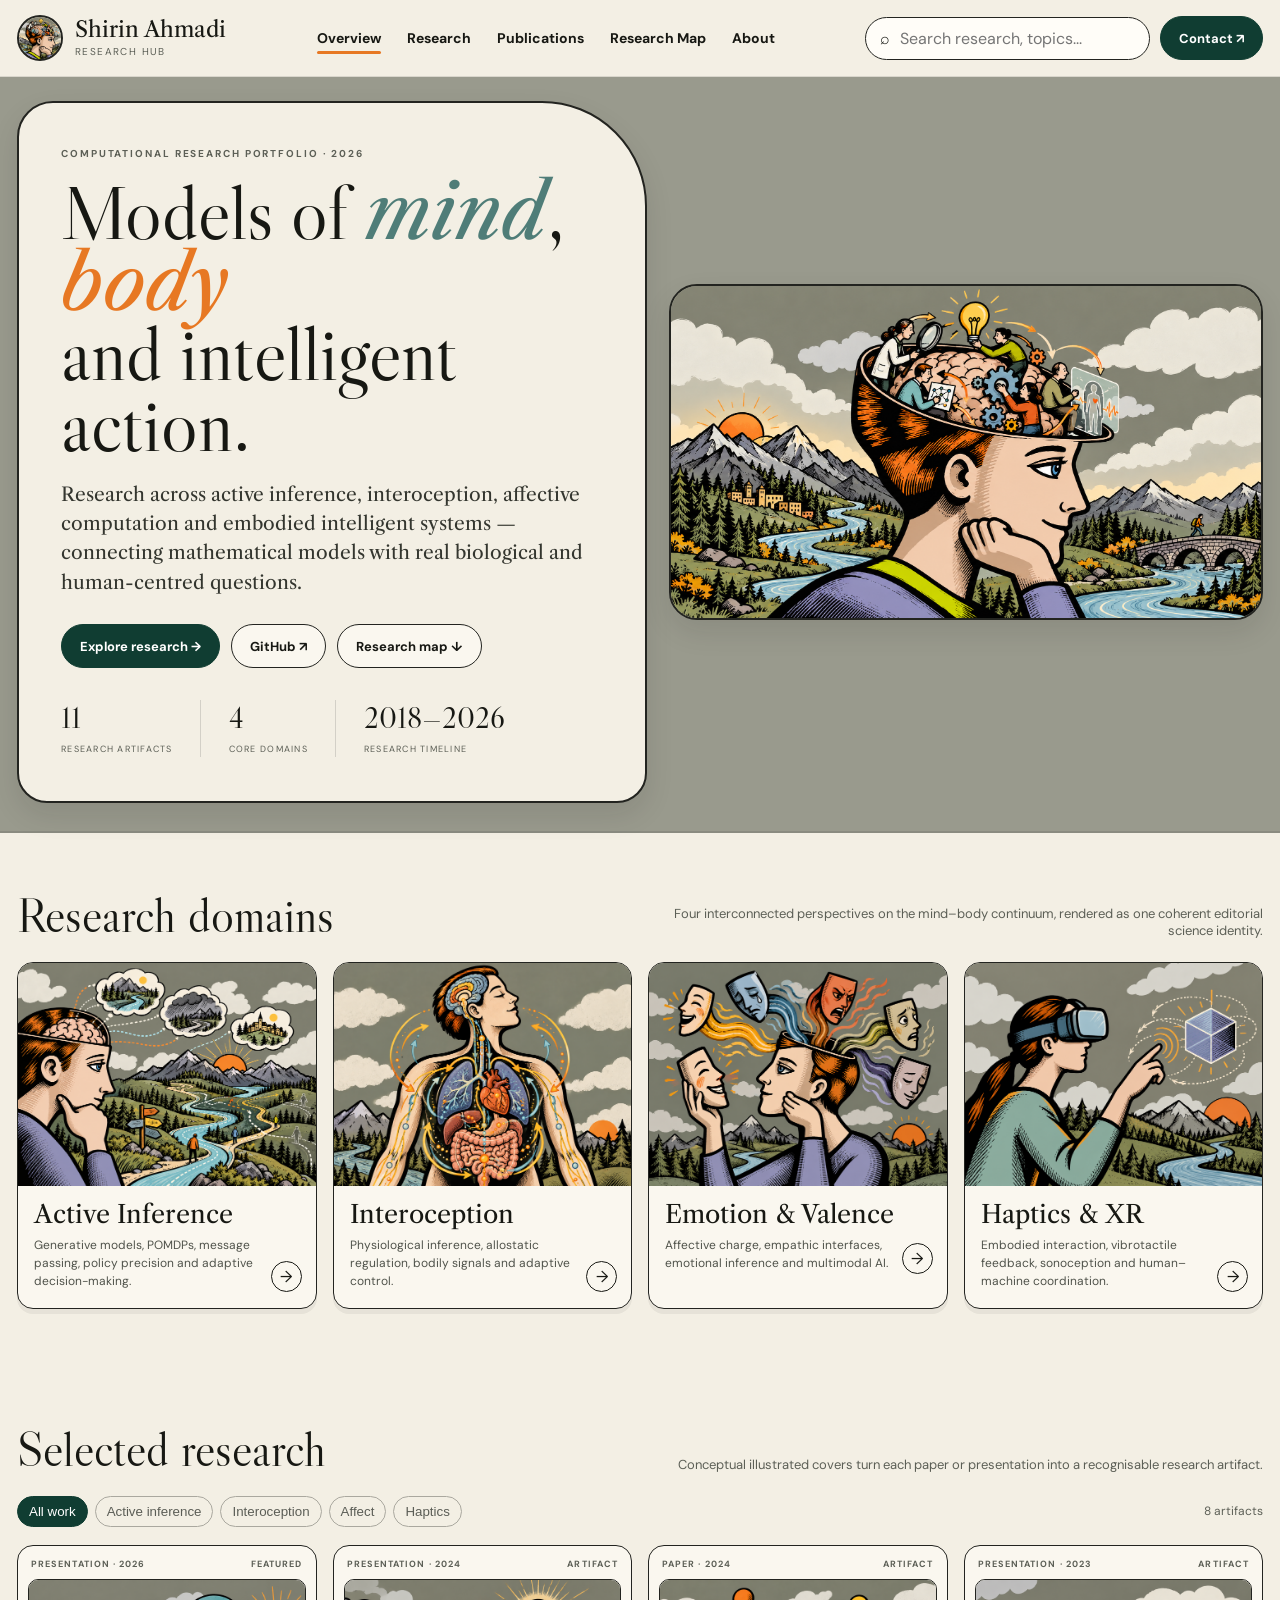
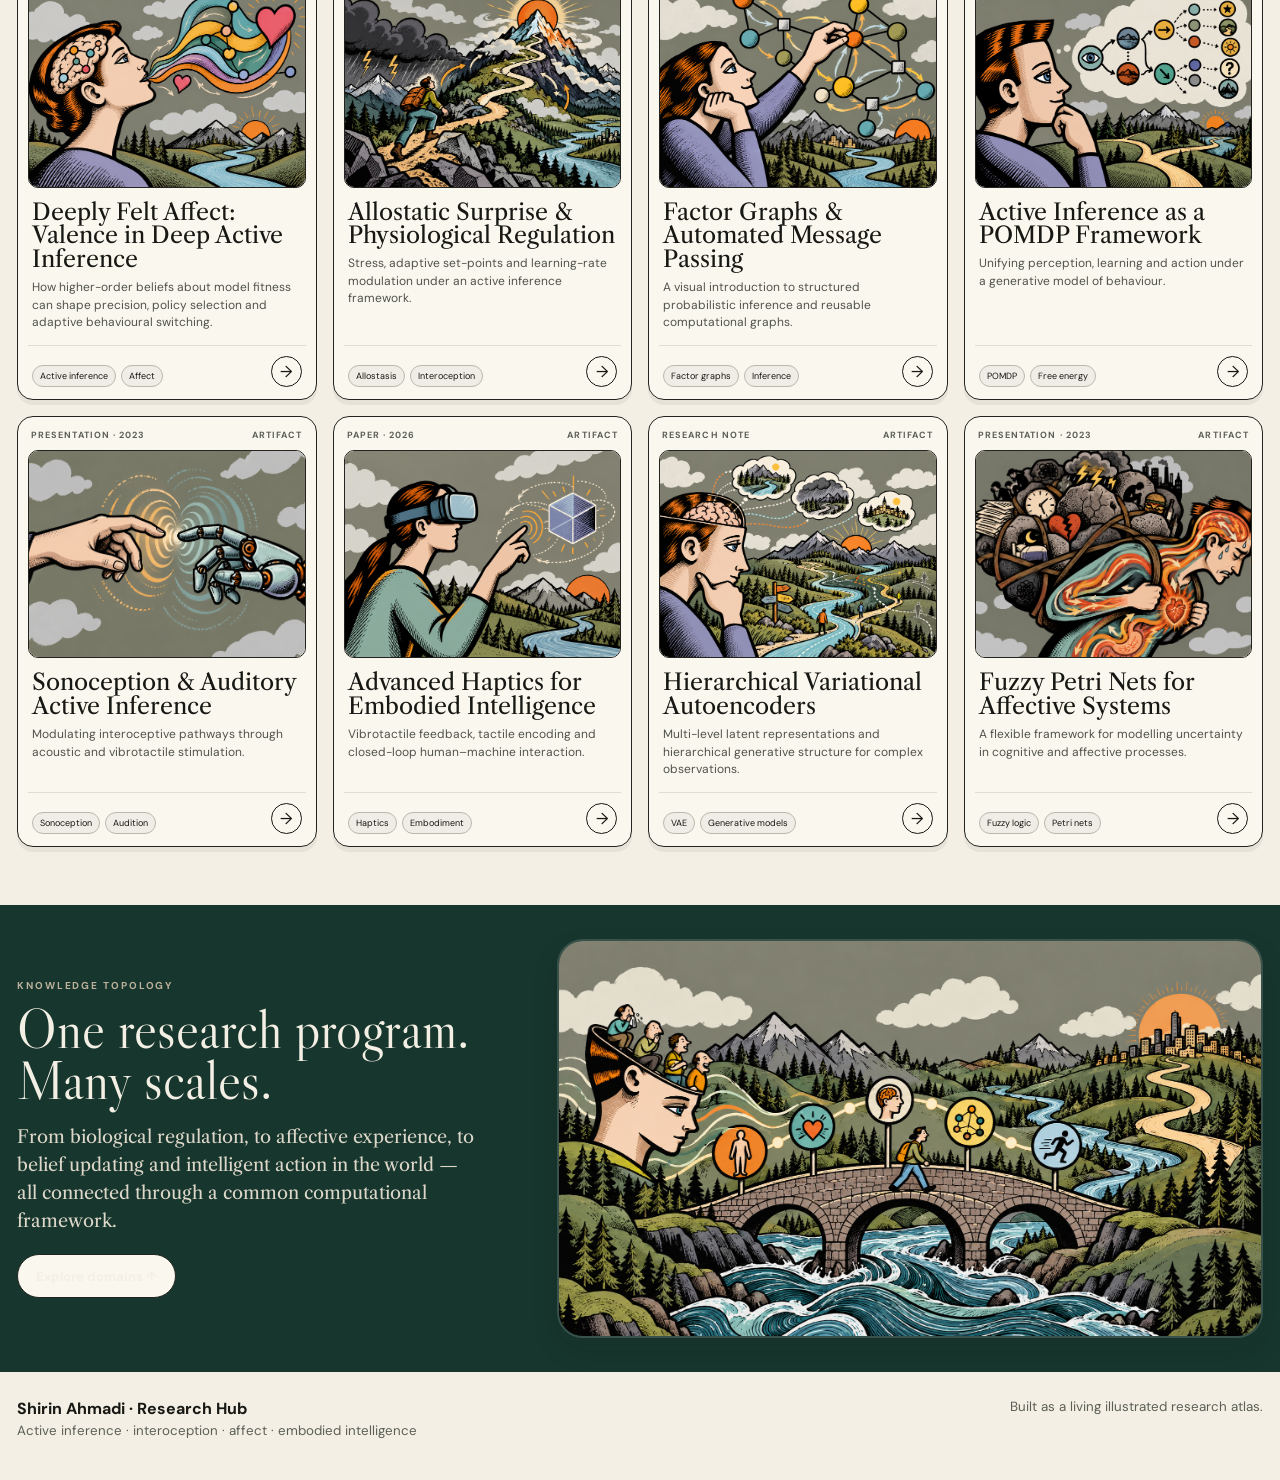
==== commit 42bd2939: "Switch site to high-resolution PNG assets and full hero image" ====
--- a/index.html
+++ b/index.html
@@ -1,18 +1,313 @@
-<!doctype html><html lang="en"><head><meta charset="utf-8"><meta name="viewport" content="width=device-width,initial-scale=1"><meta name="description" content="Shirin Ahmadi Research Hub — active inference, interoception, affective computation and embodied intelligence."><title>Shirin Ahmadi — Research Hub</title><link rel="preconnect" href="https://fonts.googleapis.com"><link rel="preconnect" href="https://fonts.gstatic.com" crossorigin><link href="https://fonts.googleapis.com/css2?family=DM+Sans:wght@400;500;700&family=Libre+Caslon+Display&family=Libre+Caslon+Text:ital,wght@0,400;1,400&display=swap" rel="stylesheet"><style>
-:root{--paper:#f3efe4;--panel:#faf7ef;--ink:#171813;--muted:#5c5f56;--forest:#103d32;--orange:#e77823;--teal:#4f7d78;--line:#232420;--sage:#999a8d;--shadow:0 12px 28px #1112}*{box-sizing:border-box}html{scroll-behavior:smooth}body{margin:0;background:var(--paper);color:var(--ink);font-family:DM Sans,sans-serif}a{color:inherit;text-decoration:none}.wrap{width:min(1460px,calc(100% - 34px));margin:auto}.top{position:sticky;top:0;z-index:30;background:#f3efe4f3;backdrop-filter:blur(12px);border-bottom:1px solid #2223}.nav{height:76px;display:grid;grid-template-columns:auto 1fr auto;align-items:center;gap:24px}.brand{display:flex;gap:12px;align-items:center}.mark{width:46px;height:46px;border:2px solid var(--line);border-radius:50%;background:url('assets/hero-left.svg') 58% 24%/250% auto}.brand b{display:block;font:22px/1 Libre Caslon Text,serif}.brand small{display:block;margin-top:4px;text-transform:uppercase;letter-spacing:.14em;color:var(--muted);font-size:10px}.links{display:flex;justify-content:center;gap:26px}.links a{position:relative;padding:11px 0;font-size:14px;font-weight:700}.links a.active:after,.links a:hover:after{content:'';position:absolute;left:0;right:0;bottom:4px;height:3px;background:var(--orange);border-radius:9px}.navright{display:flex;gap:10px}.search{display:flex;align-items:center;gap:8px;border:1.5px solid var(--line);background:#fffdf8;border-radius:99px;padding:0 14px;height:43px;width:285px}.search input{border:0;outline:0;background:none;width:100%}.btn{display:inline-flex;align-items:center;justify-content:center;height:44px;padding:0 18px;border:1.6px solid var(--line);border-radius:99px;font-size:13px;font-weight:700;background:var(--panel)}.btn.primary{background:var(--forest);border-color:var(--forest);color:#fff}
-.hero{background:var(--sage);padding:24px 0 28px;border-bottom:2px solid #2223}.heroGrid{display:grid;grid-template-columns:1.14fr .86fr;gap:24px;align-items:center}.heroCopy{background:var(--paper);border:2px solid var(--line);border-radius:36px 105px 30px 30px;padding:44px 42px;box-shadow:var(--shadow)}.eyebrow{text-transform:uppercase;letter-spacing:.19em;color:var(--muted);font-size:10px;font-weight:700}.hero h1{font:400 clamp(54px,6vw,90px)/.92 Libre Caslon Display,serif;margin:17px 0 20px}.hero h1 em{font-family:Libre Caslon Text,serif;font-weight:400}.mind{color:var(--teal)}.body{color:var(--orange)}.lead{font:19px/1.55 Libre Caslon Text,serif;color:#34362f;max-width:700px}.ctas{display:flex;flex-wrap:wrap;gap:11px;margin-top:27px}.stats{display:flex;flex-wrap:wrap;gap:28px;margin-top:32px}.stat{padding-right:27px;border-right:1px solid #2223}.stat:last-child{border:0}.stat strong{display:block;font:29px Libre Caslon Display,serif}.stat span{font-size:9px;letter-spacing:.14em;text-transform:uppercase;color:var(--muted)}.heroArt{display:flex;align-items:center;justify-content:center;border:2px solid var(--line);border-radius:28px;overflow:hidden;box-shadow:var(--shadow);background:#999a8d;width:100%;max-width:600px;aspect-ratio:560/345;margin:auto}.heroArt img{display:block;width:50%;height:100%;object-fit:contain;object-position:center;image-rendering:auto}.section{padding:58px 0}.head{display:flex;justify-content:space-between;align-items:end;gap:20px;margin-bottom:23px}.head h2{font:400 48px/1 Libre Caslon Display,serif;margin:0}.head p{margin:0;color:var(--muted);font-size:13px;text-align:right;max-width:620px}.domains,.grid{display:grid;grid-template-columns:repeat(4,1fr);gap:16px}.domain,.card{background:var(--panel);border:1.7px solid var(--line);border-radius:16px;overflow:hidden;box-shadow:0 5px 0 #1111;transition:.2s}.domain:hover,.card:hover{transform:translateY(-5px);box-shadow:var(--shadow)}.domain,.card{background-image:linear-gradient(#faf7ef,#f7f2e8)}.pic{width:min(220px,calc(100% - 24px));aspect-ratio:145/105;margin:12px auto 0;border:1.5px solid var(--line);border-radius:11px;background-repeat:no-repeat;background-size:400% 100%;background-image:url('assets/covers-1.svg');box-shadow:0 3px 0 #1111}.p1{background-position:0 0}.p2{background-position:33.333% 0}.p3{background-position:66.666% 0}.p4{background-position:100% 0}.domainBody{position:relative;padding:15px 16px 18px}.domain h3{font:400 25px/1.1 Libre Caslon Text,serif;margin:0 0 7px}.domain p{font-size:12px;line-height:1.5;color:#50534b;margin:0;padding-right:34px}.arrow{position:absolute;right:14px;bottom:16px;width:31px;height:31px;border:1.5px solid;border-radius:50%;display:grid;place-items:center}.tools{display:flex;justify-content:space-between;gap:12px;align-items:center;margin-bottom:18px}.filters{display:flex;gap:7px;flex-wrap:wrap}.filter{border:1.4px solid #aaa89f;border-radius:99px;background:transparent;padding:7px 11px;color:#5b5d56;cursor:pointer}.filter.active{background:var(--forest);border-color:var(--forest);color:#fff}.count{font-size:12px;color:var(--muted)}.card{padding:10px;display:flex;flex-direction:column;min-height:422px}.card.hide{display:none}.meta{display:flex;justify-content:space-between;font-size:9px;letter-spacing:.12em;text-transform:uppercase;color:var(--muted);font-weight:700;padding:2px 3px 9px}.cover{width:min(220px,calc(100% - 8px));aspect-ratio:145/105;margin:0 auto;border:1.5px solid var(--line);border-radius:10px;background-repeat:no-repeat;background-size:400% 100%;overflow:hidden;box-shadow:0 3px 0 #1111}.row1{background-image:url('assets/covers-1.svg')}.row2{background-image:url('assets/covers-2.svg')}.c1{background-position:0 0}.c2{background-position:33.333% 0}.c3{background-position:66.666% 0}.c4{background-position:100% 0}.card h3{font:400 23px/1.04 Libre Caslon Text,serif;margin:13px 4px 7px}.card p{font-size:12px;line-height:1.46;color:#50534b;margin:0 4px 13px;flex:1}.bottom{display:flex;justify-content:space-between;align-items:end;border-top:1px solid #2222;padding:10px 4px 2px;gap:8px}.tags{display:flex;flex-wrap:wrap;gap:5px}.tag{font-size:9px;padding:4px 7px;border:1px solid #bbb8ae;border-radius:99px;background:#efede5}.go{width:31px;height:31px;border:1.5px solid;border-radius:50%;display:grid;place-items:center}.map{background:#17362d;color:#f3efe4;padding:34px 0}.mapGrid{display:grid;grid-template-columns:.42fr .58fr;gap:28px;align-items:center}.map h2{font:400 54px/.95 Libre Caslon Display,serif;margin:12px 0 16px}.map p{font:18px/1.55 Libre Caslon Text,serif;color:#ddd7ca;max-width:460px}.mapVisual{width:100%;max-width:720px;aspect-ratio:560/345;height:auto;margin:auto;border-radius:26px;overflow:hidden;border:2px solid #fff2;display:flex;align-items:stretch;filter:saturate(.9) brightness(.88)}.mapVisual img{display:block;width:50%;height:100%;object-fit:contain;object-position:center;image-rendering:auto}.footer{padding:26px 0 40px}.footer .wrap{display:flex;justify-content:space-between;gap:18px}.footer small{color:var(--muted)}@media(max-width:1100px){.heroGrid,.mapGrid{grid-template-columns:1fr}.domains,.grid{grid-template-columns:repeat(2,1fr)}.navright{display:none}.nav{grid-template-columns:auto 1fr}.links{justify-content:flex-end}.head{align-items:flex-start;flex-direction:column}.head p{text-align:left}}@media(max-width:720px){.pic,.cover{width:min(260px,calc(100% - 20px))}.wrap{width:calc(100% - 20px)}.links{display:none}.heroCopy{padding:28px 22px;border-radius:24px}.hero h1{font-size:52px}.heroArt{min-height:0;max-width:560px}.domains,.grid{grid-template-columns:1fr}.section{padding:40px 0}.tools{align-items:flex-start;flex-direction:column}.map h2{font-size:43px}.footer .wrap{flex-direction:column}}
-</style></head><body><header class="top"><div class="wrap nav"><a class="brand" href="#overview"><span class="mark"></span><span><b>Shirin Ahmadi</b><small>Research Hub</small></span></a><nav class="links"><a class="active" href="#overview">Overview</a><a href="#domains">Research</a><a href="#selected">Publications</a><a href="#map">Research Map</a><a href="#about">About</a></nav><div class="navright"><label class="search">⌕ <input id="search" placeholder="Search research, topics..."></label><a class="btn primary" href="https://github.com/SweetiAi" target="_blank">Contact ↗</a></div></div></header>
-<section class="hero" id="overview"><div class="wrap heroGrid"><div class="heroCopy"><div class="eyebrow">Computational research portfolio · 2026</div><h1>Models of <em class="mind">mind</em>, <em class="body">body</em><br>and intelligent action.</h1><div class="lead">Research across active inference, interoception, affective computation and embodied intelligent systems — connecting mathematical models with real biological and human-centred questions.</div><div class="ctas"><a class="btn primary" href="#selected">Explore research →</a><a class="btn" href="https://github.com/SweetiAi" target="_blank">GitHub ↗</a><a class="btn" href="#map">Research map ↓</a></div><div class="stats"><div class="stat"><strong>11</strong><span>Research artifacts</span></div><div class="stat"><strong>4</strong><span>Core domains</span></div><div class="stat"><strong>2018—2026</strong><span>Research timeline</span></div></div></div><div class="heroArt"><img src="assets/hero-left.svg" alt="Illustrated research mindscape"><img src="assets/hero-right.svg" alt="Illustrated research mindscape"></div></div></section>
-<section class="section" id="domains"><div class="wrap"><div class="head"><h2>Research domains</h2><p>Four interconnected perspectives on the mind–body continuum, rendered as one coherent editorial science identity.</p></div><div class="domains"><article class="domain"><div class="pic p4"></div><div class="domainBody"><h3>Active Inference</h3><p>Generative models, POMDPs, message passing, policy precision and adaptive decision-making.</p><span class="arrow">→</span></div></article><article class="domain"><div class="pic p2"></div><div class="domainBody"><h3>Interoception</h3><p>Physiological inference, allostatic regulation, bodily signals and adaptive control.</p><span class="arrow">→</span></div></article><article class="domain"><div class="pic p1"></div><div class="domainBody"><h3>Emotion &amp; Valence</h3><p>Affective charge, empathic interfaces, emotional inference and multimodal AI.</p><span class="arrow">→</span></div></article><article class="domain"><div class="pic p3"></div><div class="domainBody"><h3>Haptics &amp; XR</h3><p>Embodied interaction, vibrotactile feedback, sonoception and human–machine coordination.</p><span class="arrow">→</span></div></article></div></div></section>
-<section class="section" id="selected"><div class="wrap"><div class="head"><h2>Selected research</h2><p>Conceptual illustrated covers turn each paper or presentation into a recognisable research artifact.</p></div><div class="tools"><div class="filters"><button class="filter active" data-f="all">All work</button><button class="filter" data-f="active">Active inference</button><button class="filter" data-f="intero">Interoception</button><button class="filter" data-f="affect">Affect</button><button class="filter" data-f="haptics">Haptics</button></div><div class="count" id="count">8 artifacts</div></div><div class="grid">
-<article class="card" data-cat="active affect" data-q="deeply felt affect valence active inference"><div class="meta"><span>Presentation · 2026</span><span>Featured</span></div><div class="cover row1 c1"></div><h3>Deeply Felt Affect: Valence in Deep Active Inference</h3><p>How higher-order beliefs about model fitness can shape precision, policy selection and adaptive behavioural switching.</p><div class="bottom"><div class="tags"><span class="tag">Active inference</span><span class="tag">Affect</span></div><a class="go" href="deeply-felt-affect.pdf" target="_blank">→</a></div></article>
-<article class="card" data-cat="active intero" data-q="allostatic surprise physiological stress regulation"><div class="meta"><span>Presentation · 2024</span><span>Artifact</span></div><div class="cover row1 c2"></div><h3>Allostatic Surprise &amp; Physiological Regulation</h3><p>Stress, adaptive set-points and learning-rate modulation under an active inference framework.</p><div class="bottom"><div class="tags"><span class="tag">Allostasis</span><span class="tag">Interoception</span></div><a class="go" href="allostatic-surprise.pdf" target="_blank">→</a></div></article>
-<article class="card" data-cat="active" data-q="factor graphs message passing inference"><div class="meta"><span>Paper · 2024</span><span>Artifact</span></div><div class="cover row1 c3"></div><h3>Factor Graphs &amp; Automated Message Passing</h3><p>A visual introduction to structured probabilistic inference and reusable computational graphs.</p><div class="bottom"><div class="tags"><span class="tag">Factor graphs</span><span class="tag">Inference</span></div><a class="go" href="factor-graph.pdf" target="_blank">→</a></div></article>
-<article class="card" data-cat="active" data-q="active inference pomdp generative model"><div class="meta"><span>Presentation · 2023</span><span>Artifact</span></div><div class="cover row1 c4"></div><h3>Active Inference as a POMDP Framework</h3><p>Unifying perception, learning and action under a generative model of behaviour.</p><div class="bottom"><div class="tags"><span class="tag">POMDP</span><span class="tag">Free energy</span></div><a class="go" href="active-inference-pomdp.pdf" target="_blank">→</a></div></article>
-<article class="card" data-cat="intero" data-q="sonoception auditory interoception sound"><div class="meta"><span>Presentation · 2023</span><span>Artifact</span></div><div class="cover row2 c1"></div><h3>Sonoception &amp; Auditory Active Inference</h3><p>Modulating interoceptive pathways through acoustic and vibrotactile stimulation.</p><div class="bottom"><div class="tags"><span class="tag">Sonoception</span><span class="tag">Audition</span></div><a class="go" href="sonoception-presentation.pdf" target="_blank">→</a></div></article>
-<article class="card" data-cat="haptics intero" data-q="advanced haptics embodied tactile xr"><div class="meta"><span>Paper · 2026</span><span>Artifact</span></div><div class="cover row2 c2"></div><h3>Advanced Haptics for Embodied Intelligence</h3><p>Vibrotactile feedback, tactile encoding and closed-loop human–machine interaction.</p><div class="bottom"><div class="tags"><span class="tag">Haptics</span><span class="tag">Embodiment</span></div><a class="go" href="advanced-haptics.pdf" target="_blank">→</a></div></article>
-<article class="card" data-cat="active" data-q="hierarchical variational autoencoder generative model"><div class="meta"><span>Research note</span><span>Artifact</span></div><div class="cover row2 c3"></div><h3>Hierarchical Variational Autoencoders</h3><p>Multi-level latent representations and hierarchical generative structure for complex observations.</p><div class="bottom"><div class="tags"><span class="tag">VAE</span><span class="tag">Generative models</span></div><a class="go" href="hierarchical-vae.pdf" target="_blank">→</a></div></article>
-<article class="card" data-cat="active affect" data-q="fuzzy petri nets emotion affective uncertainty"><div class="meta"><span>Presentation · 2023</span><span>Artifact</span></div><div class="cover row2 c4"></div><h3>Fuzzy Petri Nets for Affective Systems</h3><p>A flexible framework for modelling uncertainty in cognitive and affective processes.</p><div class="bottom"><div class="tags"><span class="tag">Fuzzy logic</span><span class="tag">Petri nets</span></div><a class="go" href="fuzzy-petri-nets.pdf" target="_blank">→</a></div></article>
-</div></div></section>
-<section class="map" id="map"><div class="wrap mapGrid"><div><div class="eyebrow" style="color:#bdb19d">Knowledge topology</div><h2>One research program.<br>Many scales.</h2><p>From biological regulation, to affective experience, to belief updating and intelligent action in the world — all connected through a common computational framework.</p><a class="btn" href="#domains">Explore domains ↑</a></div><div class="mapVisual"><img src="assets/hero-left.svg" alt="Research landscape"><img src="assets/hero-right.svg" alt="Research landscape"></div></div></section>
-<footer class="footer" id="about"><div class="wrap"><div><strong>Shirin Ahmadi · Research Hub</strong><br><small>Active inference · interoception · affect · embodied intelligence</small></div><small>Built as a living illustrated research atlas.</small></div></footer><script>const fs=[...document.querySelectorAll('.filter')],cs=[...document.querySelectorAll('.card')],s=document.querySelector('#search'),n=document.querySelector('#count');let f='all';function u(){let q=(s?.value||'').toLowerCase(),v=0;cs.forEach(c=>{let ok=(f==='all'||c.dataset.cat.includes(f))&&(!q||(c.dataset.q+' '+c.innerText).toLowerCase().includes(q));c.classList.toggle('hide',!ok);if(ok)v++});n.textContent=v+' artifact'+(v===1?'':'s')}fs.forEach(b=>b.onclick=()=>{fs.forEach(x=>x.classList.remove('active'));b.classList.add('active');f=b.dataset.f;u()});s?.addEventListener('input',u);u();const ls=[...document.querySelectorAll('.links a')];new IntersectionObserver(es=>es.forEach(e=>{if(e.isIntersecting)ls.forEach(a=>a.classList.toggle('active',a.getAttribute('href')==='#'+e.target.id))}),{rootMargin:'-35% 0px -55% 0px'}).observe(document.querySelector('#overview'));document.querySelectorAll('section[id],footer[id]').forEach((e,i)=>{if(i)new IntersectionObserver(es=>es.forEach(x=>{if(x.isIntersecting)ls.forEach(a=>a.classList.toggle('active',a.getAttribute('href')==='#'+x.target.id))}),{rootMargin:'-35% 0px -55% 0px'}).observe(e)});</script></body></html>+<!doctype html>
+<html lang="en">
+<head>
+  <meta charset="utf-8">
+  <meta name="viewport" content="width=device-width,initial-scale=1">
+  <meta name="description" content="Shirin Ahmadi Research Hub — active inference, interoception, affective computation and embodied intelligence.">
+  <title>Shirin Ahmadi — Research Hub</title>
+  <link rel="preconnect" href="https://fonts.googleapis.com">
+  <link rel="preconnect" href="https://fonts.gstatic.com" crossorigin>
+  <link href="https://fonts.googleapis.com/css2?family=DM+Sans:wght@400;500;700&family=Libre+Caslon+Display&family=Libre+Caslon+Text:ital,wght@0,400;0,600;1,400&display=swap" rel="stylesheet">
+  <style>
+    :root{
+      --paper:#f3efe4; --panel:#faf7ef; --ink:#171813; --muted:#5c5f56; --forest:#103d32;
+      --orange:#e77823; --teal:#4f7d78; --line:#232420; --sage:#999a8d; --shadow:0 12px 28px rgba(17,17,17,.10);
+    }
+    *{box-sizing:border-box}
+    html{scroll-behavior:smooth}
+    body{margin:0;background:var(--paper);color:var(--ink);font-family:"DM Sans",sans-serif}
+    a{color:inherit;text-decoration:none}
+    img{display:block;max-width:100%}
+    .wrap{width:min(1460px,calc(100% - 34px));margin:auto}
+
+    .top{position:sticky;top:0;z-index:30;background:rgba(243,239,228,.95);backdrop-filter:blur(12px);border-bottom:1px solid rgba(34,34,34,.12)}
+    .nav{height:76px;display:grid;grid-template-columns:auto 1fr auto;align-items:center;gap:24px}
+    .brand{display:flex;gap:12px;align-items:center}
+    .mark{width:46px;height:46px;border:2px solid var(--line);border-radius:50%;overflow:hidden;flex:none}
+    .mark img{width:100%;height:100%;object-fit:cover;object-position:center}
+    .brand b{display:block;font:22px/1 "Libre Caslon Text",serif}
+    .brand small{display:block;margin-top:4px;text-transform:uppercase;letter-spacing:.14em;color:var(--muted);font-size:10px}
+    .links{display:flex;justify-content:center;gap:26px;flex-wrap:wrap}
+    .links a{position:relative;padding:11px 0;font-size:14px;font-weight:700}
+    .links a.active:after,.links a:hover:after{content:'';position:absolute;left:0;right:0;bottom:4px;height:3px;background:var(--orange);border-radius:9px}
+    .navright{display:flex;gap:10px;align-items:center}
+    .search{display:flex;align-items:center;gap:8px;border:1.5px solid var(--line);background:#fffdf8;border-radius:99px;padding:0 14px;height:43px;width:285px}
+    .search input{border:0;outline:0;background:none;width:100%;font:inherit}
+    .btn{display:inline-flex;align-items:center;justify-content:center;height:44px;padding:0 18px;border:1.6px solid var(--line);border-radius:99px;font-size:13px;font-weight:700;background:var(--panel)}
+    .btn.primary{background:var(--forest);border-color:var(--forest);color:#fff}
+
+    .hero{background:var(--sage);padding:24px 0 28px;border-bottom:2px solid rgba(34,34,34,.12)}
+    .heroGrid{display:grid;grid-template-columns:1.03fr .97fr;gap:22px;align-items:center}
+    .heroCopy{background:var(--paper);border:2px solid var(--line);border-radius:36px 105px 30px 30px;padding:44px 42px;box-shadow:var(--shadow)}
+    .eyebrow{text-transform:uppercase;letter-spacing:.19em;color:var(--muted);font-size:10px;font-weight:700}
+    .hero h1{font:400 clamp(54px,6vw,90px)/.92 "Libre Caslon Display",serif;margin:17px 0 20px}
+    .hero h1 em{font-family:"Libre Caslon Text",serif;font-weight:400}
+    .mind{color:var(--teal)} .body{color:var(--orange)}
+    .lead{font:19px/1.55 "Libre Caslon Text",serif;color:#34362f;max-width:700px}
+    .ctas{display:flex;flex-wrap:wrap;gap:11px;margin-top:27px}
+    .stats{display:flex;flex-wrap:wrap;gap:28px;margin-top:32px}
+    .stat{padding-right:27px;border-right:1px solid rgba(34,34,34,.15)}
+    .stat:last-child{border:0}
+    .stat strong{display:block;font:29px "Libre Caslon Display",serif}
+    .stat span{font-size:9px;letter-spacing:.14em;text-transform:uppercase;color:var(--muted)}
+    .heroArt{border:2px solid var(--line);border-radius:28px;overflow:hidden;box-shadow:var(--shadow);background:#a4a596}
+    .heroArt img{width:100%;height:auto;aspect-ratio:1672/941;object-fit:cover}
+
+    .section{padding:58px 0}
+    .head{display:flex;justify-content:space-between;align-items:end;gap:20px;margin-bottom:23px}
+    .head h2{font:400 48px/1 "Libre Caslon Display",serif;margin:0}
+    .head p{margin:0;color:var(--muted);font-size:13px;text-align:right;max-width:620px}
+
+    .domains,.grid{display:grid;grid-template-columns:repeat(4,1fr);gap:16px}
+    .domain,.card{background:var(--panel);border:1.7px solid var(--line);border-radius:16px;overflow:hidden;box-shadow:0 5px 0 rgba(17,17,17,.06);transition:transform .2s ease, box-shadow .2s ease}
+    .domain:hover,.card:hover{transform:translateY(-5px);box-shadow:var(--shadow)}
+    .domainImage,.coverImage{background:#ece8dc}
+    .domainImage img{width:100%;aspect-ratio:4/3;height:auto;object-fit:cover}
+    .domainBody{position:relative;padding:15px 16px 18px}
+    .domain h3{font:400 25px/1.1 "Libre Caslon Text",serif;margin:0 0 7px}
+    .domain p{font-size:12px;line-height:1.5;color:#50534b;margin:0;padding-right:34px}
+    .arrow{position:absolute;right:14px;bottom:16px;width:31px;height:31px;border:1.5px solid;border-radius:50%;display:grid;place-items:center}
+
+    .tools{display:flex;justify-content:space-between;gap:12px;align-items:center;margin-bottom:18px}
+    .filters{display:flex;gap:7px;flex-wrap:wrap}
+    .filter{border:1.4px solid #aaa89f;border-radius:99px;background:transparent;padding:7px 11px;color:#5b5d56;cursor:pointer}
+    .filter.active{background:var(--forest);border-color:var(--forest);color:#fff}
+    .count{font-size:12px;color:var(--muted)}
+
+    .card{padding:10px;display:flex;flex-direction:column;min-height:422px}
+    .card.hide{display:none}
+    .meta{display:flex;justify-content:space-between;font-size:9px;letter-spacing:.12em;text-transform:uppercase;color:var(--muted);font-weight:700;padding:2px 3px 9px}
+    .coverImage{border:1.5px solid var(--line);border-radius:10px;overflow:hidden}
+    .coverImage img{width:100%;aspect-ratio:4/3;height:auto;object-fit:cover}
+    .card h3{font:400 23px/1.04 "Libre Caslon Text",serif;margin:13px 4px 7px}
+    .card p{font-size:12px;line-height:1.46;color:#50534b;margin:0 4px 13px;flex:1}
+    .bottom{display:flex;justify-content:space-between;align-items:end;border-top:1px solid rgba(34,34,34,.12);padding:10px 4px 2px;gap:8px}
+    .tags{display:flex;flex-wrap:wrap;gap:5px}
+    .tag{font-size:9px;padding:4px 7px;border:1px solid #bbb8ae;border-radius:99px;background:#efede5}
+    .go{width:31px;height:31px;border:1.5px solid;border-radius:50%;display:grid;place-items:center}
+
+    .map{background:#17362d;color:#f3efe4;padding:34px 0}
+    .mapGrid{display:grid;grid-template-columns:.42fr .58fr;gap:28px;align-items:center}
+    .map h2{font:400 54px/.95 "Libre Caslon Display",serif;margin:12px 0 16px}
+    .map p{font:18px/1.55 "Libre Caslon Text",serif;color:#ddd7ca;max-width:460px}
+    .mapVisual{border-radius:26px;overflow:hidden;border:2px solid rgba(255,255,255,.14);box-shadow:var(--shadow)}
+    .mapVisual img{width:100%;height:auto;aspect-ratio:1672/941;object-fit:cover}
+
+    .footer{padding:26px 0 40px}
+    .footer .wrap{display:flex;justify-content:space-between;gap:18px}
+    .footer small{color:var(--muted)}
+
+    @media(max-width:1100px){
+      .heroGrid,.mapGrid{grid-template-columns:1fr}
+      .domains,.grid{grid-template-columns:repeat(2,1fr)}
+      .navright{display:none}
+      .nav{grid-template-columns:auto 1fr}
+      .links{justify-content:flex-end}
+      .head{align-items:flex-start;flex-direction:column}
+      .head p{text-align:left}
+    }
+    @media(max-width:720px){
+      .wrap{width:calc(100% - 20px)}
+      .links{display:none}
+      .heroCopy{padding:28px 22px;border-radius:24px}
+      .hero h1{font-size:52px}
+      .domains,.grid{grid-template-columns:1fr}
+      .section{padding:40px 0}
+      .tools{align-items:flex-start;flex-direction:column}
+      .map h2{font-size:43px}
+      .footer .wrap{flex-direction:column}
+    }
+  </style>
+</head>
+<body>
+<header class="top">
+  <div class="wrap nav">
+    <a class="brand" href="#overview">
+      <span class="mark"><img src="assets/hero-main.png" alt="Research hub mark"></span>
+      <span><b>Shirin Ahmadi</b><small>Research Hub</small></span>
+    </a>
+    <nav class="links">
+      <a class="active" href="#overview">Overview</a>
+      <a href="#domains">Research</a>
+      <a href="#selected">Publications</a>
+      <a href="#map">Research Map</a>
+      <a href="#about">About</a>
+    </nav>
+    <div class="navright">
+      <label class="search">⌕ <input id="search" placeholder="Search research, topics..."></label>
+      <a class="btn primary" href="https://github.com/SweetiAi" target="_blank">Contact ↗</a>
+    </div>
+  </div>
+</header>
+
+<section class="hero" id="overview">
+  <div class="wrap heroGrid">
+    <div class="heroCopy">
+      <div class="eyebrow">Computational research portfolio · 2026</div>
+      <h1>Models of <em class="mind">mind</em>, <em class="body">body</em><br>and intelligent action.</h1>
+      <div class="lead">Research across active inference, interoception, affective computation and embodied intelligent systems — connecting mathematical models with real biological and human-centred questions.</div>
+      <div class="ctas">
+        <a class="btn primary" href="#selected">Explore research →</a>
+        <a class="btn" href="https://github.com/SweetiAi" target="_blank">GitHub ↗</a>
+        <a class="btn" href="#map">Research map ↓</a>
+      </div>
+      <div class="stats">
+        <div class="stat"><strong>11</strong><span>Research artifacts</span></div>
+        <div class="stat"><strong>4</strong><span>Core domains</span></div>
+        <div class="stat"><strong>2018—2026</strong><span>Research timeline</span></div>
+      </div>
+    </div>
+    <div class="heroArt">
+      <img src="assets/hero-main.png" alt="Illustrated research mindscape hero image">
+    </div>
+  </div>
+</section>
+
+<section class="section" id="domains">
+  <div class="wrap">
+    <div class="head">
+      <h2>Research domains</h2>
+      <p>Four interconnected perspectives on the mind–body continuum, rendered as one coherent editorial science identity.</p>
+    </div>
+    <div class="domains">
+      <article class="domain">
+        <div class="domainImage"><img src="assets/domain-active-inference.png" alt="Active Inference illustration"></div>
+        <div class="domainBody"><h3>Active Inference</h3><p>Generative models, POMDPs, message passing, policy precision and adaptive decision-making.</p><span class="arrow">→</span></div>
+      </article>
+      <article class="domain">
+        <div class="domainImage"><img src="assets/domain-interoception.png" alt="Interoception illustration"></div>
+        <div class="domainBody"><h3>Interoception</h3><p>Physiological inference, allostatic regulation, bodily signals and adaptive control.</p><span class="arrow">→</span></div>
+      </article>
+      <article class="domain">
+        <div class="domainImage"><img src="assets/domain-emotion-valence.png" alt="Emotion and valence illustration"></div>
+        <div class="domainBody"><h3>Emotion &amp; Valence</h3><p>Affective charge, empathic interfaces, emotional inference and multimodal AI.</p><span class="arrow">→</span></div>
+      </article>
+      <article class="domain">
+        <div class="domainImage"><img src="assets/domain-haptics-xr.png" alt="Haptics and XR illustration"></div>
+        <div class="domainBody"><h3>Haptics &amp; XR</h3><p>Embodied interaction, vibrotactile feedback, sonoception and human–machine coordination.</p><span class="arrow">→</span></div>
+      </article>
+    </div>
+  </div>
+</section>
+
+<section class="section" id="selected">
+  <div class="wrap">
+    <div class="head">
+      <h2>Selected research</h2>
+      <p>Conceptual illustrated covers turn each paper or presentation into a recognisable research artifact.</p>
+    </div>
+    <div class="tools">
+      <div class="filters">
+        <button class="filter active" data-f="all">All work</button>
+        <button class="filter" data-f="active">Active inference</button>
+        <button class="filter" data-f="intero">Interoception</button>
+        <button class="filter" data-f="affect">Affect</button>
+        <button class="filter" data-f="haptics">Haptics</button>
+      </div>
+      <div class="count" id="count">8 artifacts</div>
+    </div>
+    <div class="grid">
+      <article class="card" data-cat="active affect" data-q="deeply felt affect valence active inference">
+        <div class="meta"><span>Presentation · 2026</span><span>Featured</span></div>
+        <div class="coverImage"><img src="assets/cover-deeply-felt-affect.png" alt="Deeply Felt Affect cover"></div>
+        <h3>Deeply Felt Affect: Valence in Deep Active Inference</h3>
+        <p>How higher-order beliefs about model fitness can shape precision, policy selection and adaptive behavioural switching.</p>
+        <div class="bottom"><div class="tags"><span class="tag">Active inference</span><span class="tag">Affect</span></div><a class="go" href="deeply-felt-affect.pdf" target="_blank">→</a></div>
+      </article>
+      <article class="card" data-cat="active intero" data-q="allostatic surprise physiological stress regulation">
+        <div class="meta"><span>Presentation · 2024</span><span>Artifact</span></div>
+        <div class="coverImage"><img src="assets/cover-allostatic-surprise.png" alt="Allostatic Surprise cover"></div>
+        <h3>Allostatic Surprise &amp; Physiological Regulation</h3>
+        <p>Stress, adaptive set-points and learning-rate modulation under an active inference framework.</p>
+        <div class="bottom"><div class="tags"><span class="tag">Allostasis</span><span class="tag">Interoception</span></div><a class="go" href="allostatic-surprise.pdf" target="_blank">→</a></div>
+      </article>
+      <article class="card" data-cat="active" data-q="factor graphs message passing inference">
+        <div class="meta"><span>Paper · 2024</span><span>Artifact</span></div>
+        <div class="coverImage"><img src="assets/cover-factor-graphs.png" alt="Factor Graphs cover"></div>
+        <h3>Factor Graphs &amp; Automated Message Passing</h3>
+        <p>A visual introduction to structured probabilistic inference and reusable computational graphs.</p>
+        <div class="bottom"><div class="tags"><span class="tag">Factor graphs</span><span class="tag">Inference</span></div><a class="go" href="factor-graph.pdf" target="_blank">→</a></div>
+      </article>
+      <article class="card" data-cat="active" data-q="active inference pomdp generative model">
+        <div class="meta"><span>Presentation · 2023</span><span>Artifact</span></div>
+        <div class="coverImage"><img src="assets/cover-pomdp-framework.png" alt="POMDP Framework cover"></div>
+        <h3>Active Inference as a POMDP Framework</h3>
+        <p>Unifying perception, learning and action under a generative model of behaviour.</p>
+        <div class="bottom"><div class="tags"><span class="tag">POMDP</span><span class="tag">Free energy</span></div><a class="go" href="active-inference-pomdp.pdf" target="_blank">→</a></div>
+      </article>
+      <article class="card" data-cat="intero" data-q="sonoception auditory interoception sound">
+        <div class="meta"><span>Presentation · 2023</span><span>Artifact</span></div>
+        <div class="coverImage"><img src="assets/cover-sonoception.png" alt="Sonoception cover"></div>
+        <h3>Sonoception &amp; Auditory Active Inference</h3>
+        <p>Modulating interoceptive pathways through acoustic and vibrotactile stimulation.</p>
+        <div class="bottom"><div class="tags"><span class="tag">Sonoception</span><span class="tag">Audition</span></div><a class="go" href="sonoception-presentation.pdf" target="_blank">→</a></div>
+      </article>
+      <article class="card" data-cat="haptics intero" data-q="advanced haptics embodied tactile xr">
+        <div class="meta"><span>Paper · 2026</span><span>Artifact</span></div>
+        <div class="coverImage"><img src="assets/cover-advanced-haptics.png" alt="Advanced Haptics cover"></div>
+        <h3>Advanced Haptics for Embodied Intelligence</h3>
+        <p>Vibrotactile feedback, tactile encoding and closed-loop human–machine interaction.</p>
+        <div class="bottom"><div class="tags"><span class="tag">Haptics</span><span class="tag">Embodiment</span></div><a class="go" href="advanced-haptics.pdf" target="_blank">→</a></div>
+      </article>
+      <article class="card" data-cat="active" data-q="hierarchical variational autoencoder generative model">
+        <div class="meta"><span>Research note</span><span>Artifact</span></div>
+        <div class="coverImage"><img src="assets/cover-hvae.png" alt="Hierarchical VAE cover"></div>
+        <h3>Hierarchical Variational Autoencoders</h3>
+        <p>Multi-level latent representations and hierarchical generative structure for complex observations.</p>
+        <div class="bottom"><div class="tags"><span class="tag">VAE</span><span class="tag">Generative models</span></div><a class="go" href="hierarchical-vae.pdf" target="_blank">→</a></div>
+      </article>
+      <article class="card" data-cat="active affect" data-q="fuzzy petri nets emotion affective uncertainty">
+        <div class="meta"><span>Presentation · 2023</span><span>Artifact</span></div>
+        <div class="coverImage"><img src="assets/cover-fuzzy-petri.png" alt="Fuzzy Petri Nets cover"></div>
+        <h3>Fuzzy Petri Nets for Affective Systems</h3>
+        <p>A flexible framework for modelling uncertainty in cognitive and affective processes.</p>
+        <div class="bottom"><div class="tags"><span class="tag">Fuzzy logic</span><span class="tag">Petri nets</span></div><a class="go" href="fuzzy-petri-nets.pdf" target="_blank">→</a></div>
+      </article>
+    </div>
+  </div>
+</section>
+
+<section class="map" id="map">
+  <div class="wrap mapGrid">
+    <div>
+      <div class="eyebrow" style="color:#bdb19d">Knowledge topology</div>
+      <h2>One research program.<br>Many scales.</h2>
+      <p>From biological regulation, to affective experience, to belief updating and intelligent action in the world — all connected through a common computational framework.</p>
+      <a class="btn" href="#domains">Explore domains ↑</a>
+    </div>
+    <div class="mapVisual"><img src="assets/knowledge-map.png" alt="Research landscape"></div>
+  </div>
+</section>
+
+<footer class="footer" id="about">
+  <div class="wrap">
+    <div><strong>Shirin Ahmadi · Research Hub</strong><br><small>Active inference · interoception · affect · embodied intelligence</small></div>
+    <small>Built as a living illustrated research atlas.</small>
+  </div>
+</footer>
+
+<script>
+  const fs=[...document.querySelectorAll('.filter')], cs=[...document.querySelectorAll('.card')], s=document.querySelector('#search'), n=document.querySelector('#count');
+  let f='all';
+  function u(){
+    let q=(s?.value||'').toLowerCase(), v=0;
+    cs.forEach(c=>{
+      let ok=(f==='all'||c.dataset.cat.includes(f))&&(!q||(c.dataset.q+' '+c.innerText).toLowerCase().includes(q));
+      c.classList.toggle('hide',!ok); if(ok) v++;
+    });
+    n.textContent=v+' artifact'+(v===1?'':'s');
+  }
+  fs.forEach(b=>b.onclick=()=>{fs.forEach(x=>x.classList.remove('active')); b.classList.add('active'); f=b.dataset.f; u();});
+  s?.addEventListener('input',u); u();
+
+  const links=[...document.querySelectorAll('.links a')];
+  const sections=[...document.querySelectorAll('section[id],footer[id]')];
+  const obs=new IntersectionObserver(entries=>{
+    entries.forEach(e=>{
+      if(e.isIntersecting){ links.forEach(a=>a.classList.toggle('active', a.getAttribute('href')==='#'+e.target.id)); }
+    });
+  }, {rootMargin:'-35% 0px -55% 0px'});
+  sections.forEach(sec=>obs.observe(sec));
+</script>
+</body>
+</html>
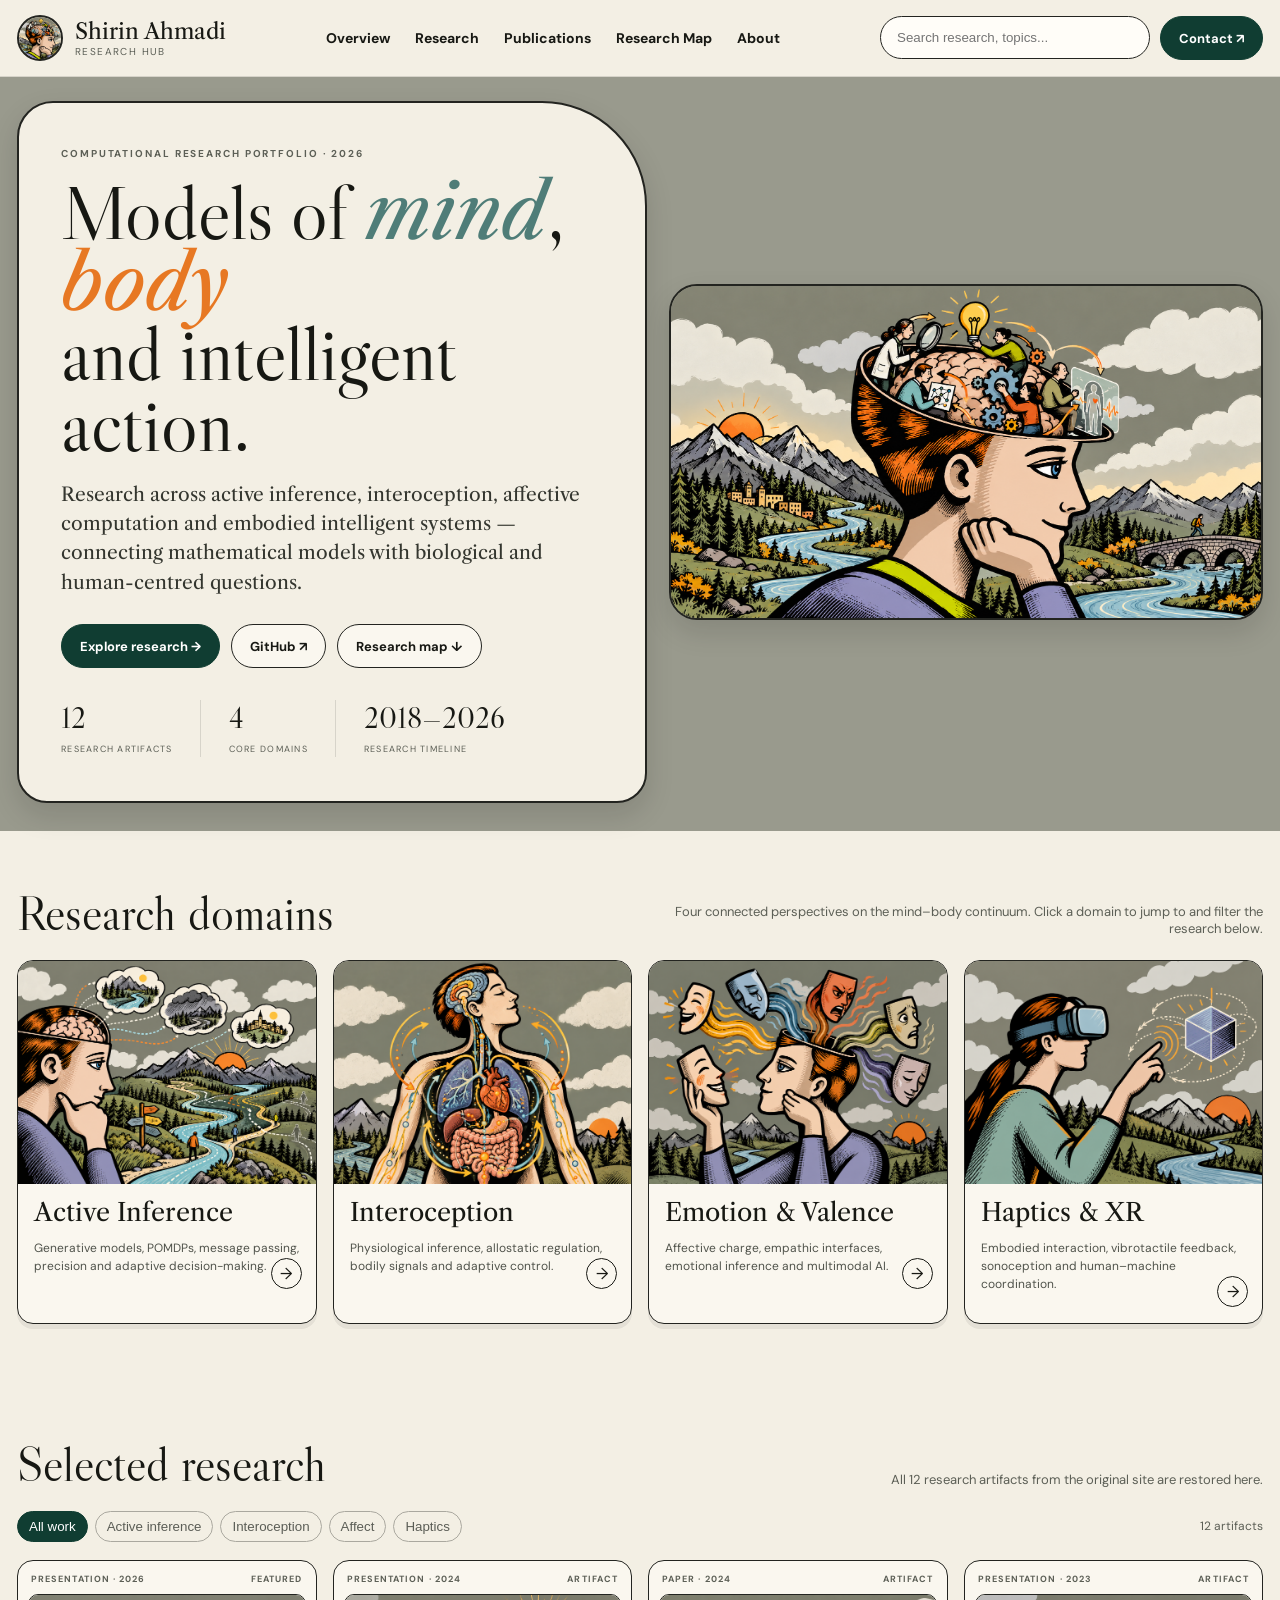
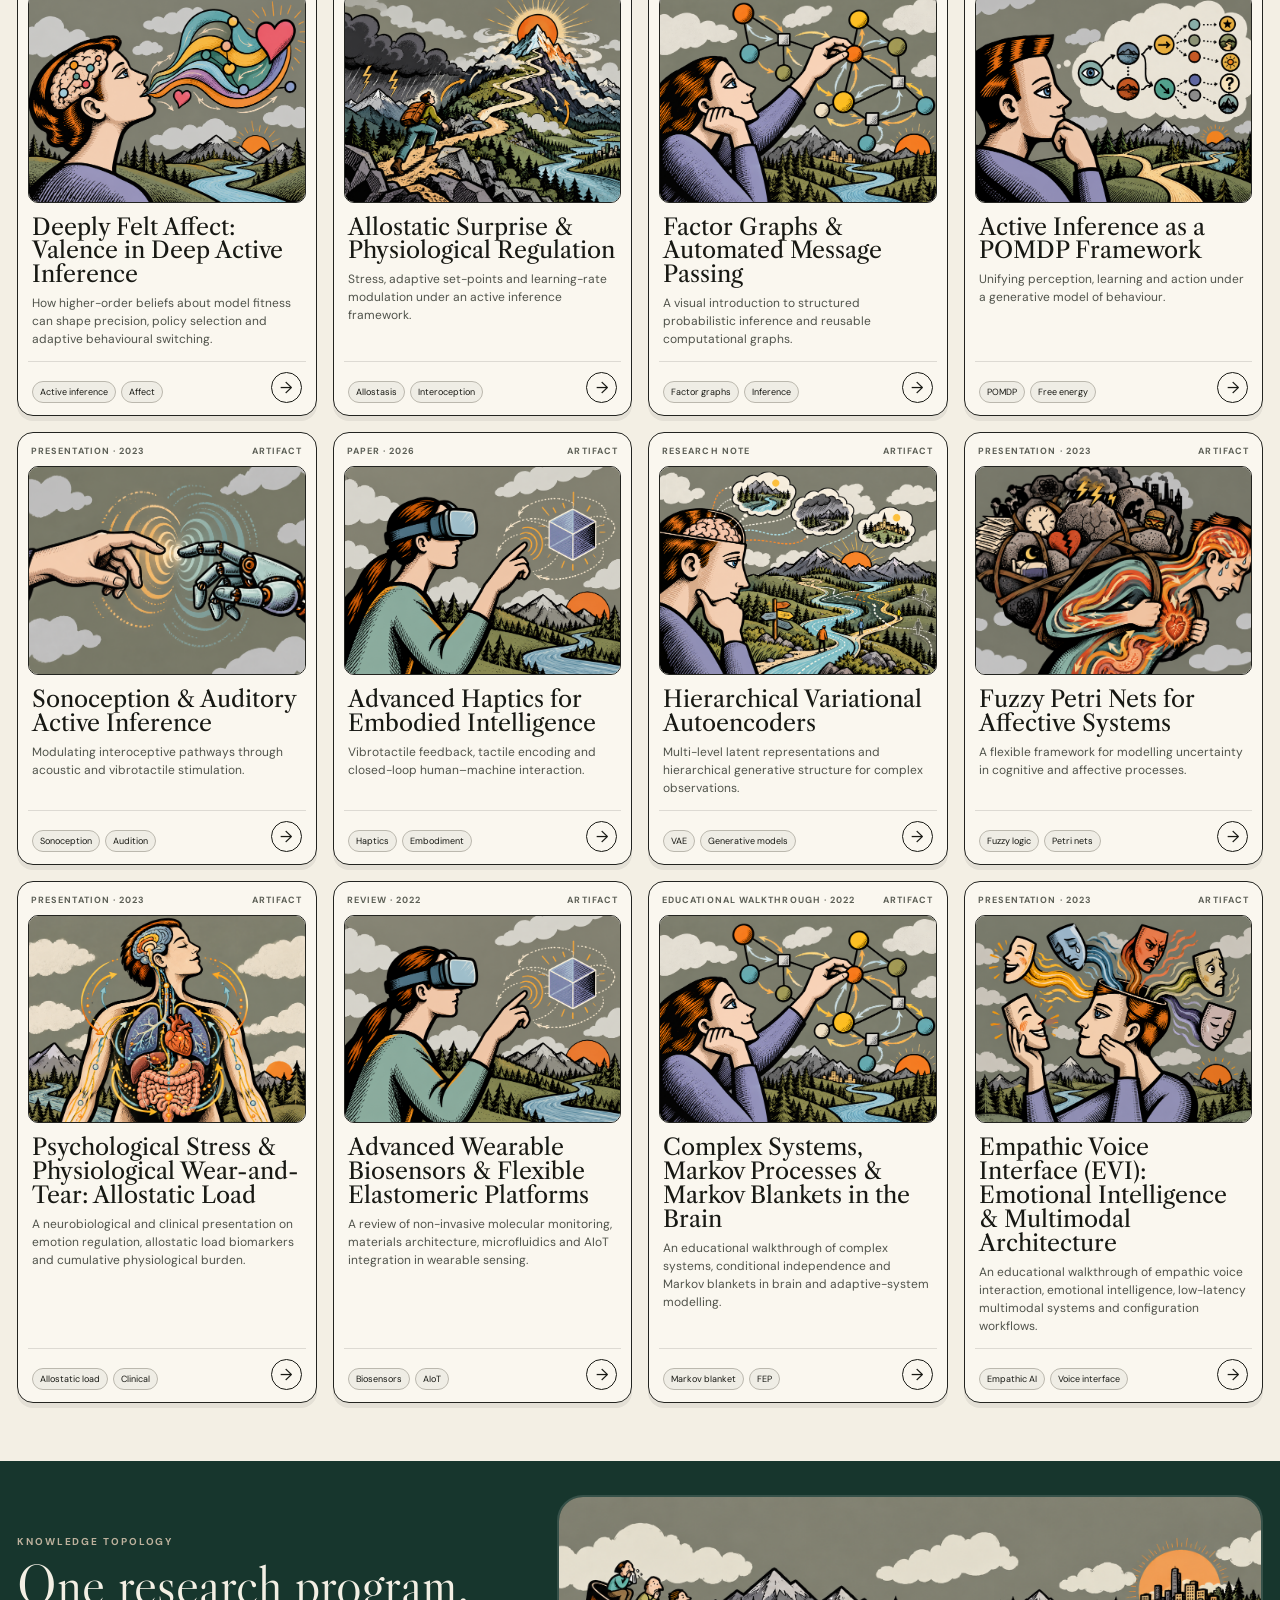
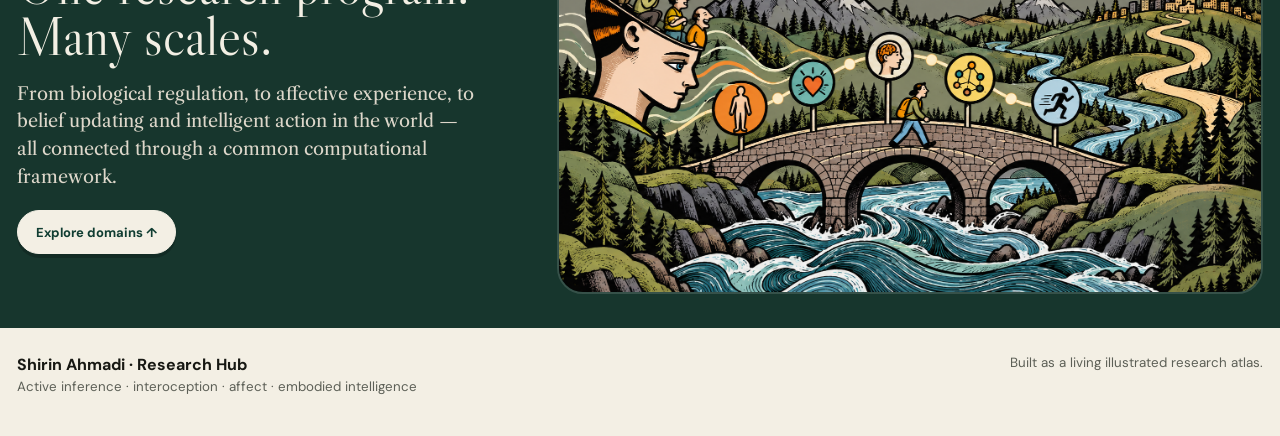
==== commit b8eb36e1: "Restore all 12 research cards and fix domain navigation button contrast" ====
--- a/index.html
+++ b/index.html
@@ -1,313 +1 @@
-<!doctype html>
-<html lang="en">
-<head>
-  <meta charset="utf-8">
-  <meta name="viewport" content="width=device-width,initial-scale=1">
-  <meta name="description" content="Shirin Ahmadi Research Hub — active inference, interoception, affective computation and embodied intelligence.">
-  <title>Shirin Ahmadi — Research Hub</title>
-  <link rel="preconnect" href="https://fonts.googleapis.com">
-  <link rel="preconnect" href="https://fonts.gstatic.com" crossorigin>
-  <link href="https://fonts.googleapis.com/css2?family=DM+Sans:wght@400;500;700&family=Libre+Caslon+Display&family=Libre+Caslon+Text:ital,wght@0,400;0,600;1,400&display=swap" rel="stylesheet">
-  <style>
-    :root{
-      --paper:#f3efe4; --panel:#faf7ef; --ink:#171813; --muted:#5c5f56; --forest:#103d32;
-      --orange:#e77823; --teal:#4f7d78; --line:#232420; --sage:#999a8d; --shadow:0 12px 28px rgba(17,17,17,.10);
-    }
-    *{box-sizing:border-box}
-    html{scroll-behavior:smooth}
-    body{margin:0;background:var(--paper);color:var(--ink);font-family:"DM Sans",sans-serif}
-    a{color:inherit;text-decoration:none}
-    img{display:block;max-width:100%}
-    .wrap{width:min(1460px,calc(100% - 34px));margin:auto}
-
-    .top{position:sticky;top:0;z-index:30;background:rgba(243,239,228,.95);backdrop-filter:blur(12px);border-bottom:1px solid rgba(34,34,34,.12)}
-    .nav{height:76px;display:grid;grid-template-columns:auto 1fr auto;align-items:center;gap:24px}
-    .brand{display:flex;gap:12px;align-items:center}
-    .mark{width:46px;height:46px;border:2px solid var(--line);border-radius:50%;overflow:hidden;flex:none}
-    .mark img{width:100%;height:100%;object-fit:cover;object-position:center}
-    .brand b{display:block;font:22px/1 "Libre Caslon Text",serif}
-    .brand small{display:block;margin-top:4px;text-transform:uppercase;letter-spacing:.14em;color:var(--muted);font-size:10px}
-    .links{display:flex;justify-content:center;gap:26px;flex-wrap:wrap}
-    .links a{position:relative;padding:11px 0;font-size:14px;font-weight:700}
-    .links a.active:after,.links a:hover:after{content:'';position:absolute;left:0;right:0;bottom:4px;height:3px;background:var(--orange);border-radius:9px}
-    .navright{display:flex;gap:10px;align-items:center}
-    .search{display:flex;align-items:center;gap:8px;border:1.5px solid var(--line);background:#fffdf8;border-radius:99px;padding:0 14px;height:43px;width:285px}
-    .search input{border:0;outline:0;background:none;width:100%;font:inherit}
-    .btn{display:inline-flex;align-items:center;justify-content:center;height:44px;padding:0 18px;border:1.6px solid var(--line);border-radius:99px;font-size:13px;font-weight:700;background:var(--panel)}
-    .btn.primary{background:var(--forest);border-color:var(--forest);color:#fff}
-
-    .hero{background:var(--sage);padding:24px 0 28px;border-bottom:2px solid rgba(34,34,34,.12)}
-    .heroGrid{display:grid;grid-template-columns:1.03fr .97fr;gap:22px;align-items:center}
-    .heroCopy{background:var(--paper);border:2px solid var(--line);border-radius:36px 105px 30px 30px;padding:44px 42px;box-shadow:var(--shadow)}
-    .eyebrow{text-transform:uppercase;letter-spacing:.19em;color:var(--muted);font-size:10px;font-weight:700}
-    .hero h1{font:400 clamp(54px,6vw,90px)/.92 "Libre Caslon Display",serif;margin:17px 0 20px}
-    .hero h1 em{font-family:"Libre Caslon Text",serif;font-weight:400}
-    .mind{color:var(--teal)} .body{color:var(--orange)}
-    .lead{font:19px/1.55 "Libre Caslon Text",serif;color:#34362f;max-width:700px}
-    .ctas{display:flex;flex-wrap:wrap;gap:11px;margin-top:27px}
-    .stats{display:flex;flex-wrap:wrap;gap:28px;margin-top:32px}
-    .stat{padding-right:27px;border-right:1px solid rgba(34,34,34,.15)}
-    .stat:last-child{border:0}
-    .stat strong{display:block;font:29px "Libre Caslon Display",serif}
-    .stat span{font-size:9px;letter-spacing:.14em;text-transform:uppercase;color:var(--muted)}
-    .heroArt{border:2px solid var(--line);border-radius:28px;overflow:hidden;box-shadow:var(--shadow);background:#a4a596}
-    .heroArt img{width:100%;height:auto;aspect-ratio:1672/941;object-fit:cover}
-
-    .section{padding:58px 0}
-    .head{display:flex;justify-content:space-between;align-items:end;gap:20px;margin-bottom:23px}
-    .head h2{font:400 48px/1 "Libre Caslon Display",serif;margin:0}
-    .head p{margin:0;color:var(--muted);font-size:13px;text-align:right;max-width:620px}
-
-    .domains,.grid{display:grid;grid-template-columns:repeat(4,1fr);gap:16px}
-    .domain,.card{background:var(--panel);border:1.7px solid var(--line);border-radius:16px;overflow:hidden;box-shadow:0 5px 0 rgba(17,17,17,.06);transition:transform .2s ease, box-shadow .2s ease}
-    .domain:hover,.card:hover{transform:translateY(-5px);box-shadow:var(--shadow)}
-    .domainImage,.coverImage{background:#ece8dc}
-    .domainImage img{width:100%;aspect-ratio:4/3;height:auto;object-fit:cover}
-    .domainBody{position:relative;padding:15px 16px 18px}
-    .domain h3{font:400 25px/1.1 "Libre Caslon Text",serif;margin:0 0 7px}
-    .domain p{font-size:12px;line-height:1.5;color:#50534b;margin:0;padding-right:34px}
-    .arrow{position:absolute;right:14px;bottom:16px;width:31px;height:31px;border:1.5px solid;border-radius:50%;display:grid;place-items:center}
-
-    .tools{display:flex;justify-content:space-between;gap:12px;align-items:center;margin-bottom:18px}
-    .filters{display:flex;gap:7px;flex-wrap:wrap}
-    .filter{border:1.4px solid #aaa89f;border-radius:99px;background:transparent;padding:7px 11px;color:#5b5d56;cursor:pointer}
-    .filter.active{background:var(--forest);border-color:var(--forest);color:#fff}
-    .count{font-size:12px;color:var(--muted)}
-
-    .card{padding:10px;display:flex;flex-direction:column;min-height:422px}
-    .card.hide{display:none}
-    .meta{display:flex;justify-content:space-between;font-size:9px;letter-spacing:.12em;text-transform:uppercase;color:var(--muted);font-weight:700;padding:2px 3px 9px}
-    .coverImage{border:1.5px solid var(--line);border-radius:10px;overflow:hidden}
-    .coverImage img{width:100%;aspect-ratio:4/3;height:auto;object-fit:cover}
-    .card h3{font:400 23px/1.04 "Libre Caslon Text",serif;margin:13px 4px 7px}
-    .card p{font-size:12px;line-height:1.46;color:#50534b;margin:0 4px 13px;flex:1}
-    .bottom{display:flex;justify-content:space-between;align-items:end;border-top:1px solid rgba(34,34,34,.12);padding:10px 4px 2px;gap:8px}
-    .tags{display:flex;flex-wrap:wrap;gap:5px}
-    .tag{font-size:9px;padding:4px 7px;border:1px solid #bbb8ae;border-radius:99px;background:#efede5}
-    .go{width:31px;height:31px;border:1.5px solid;border-radius:50%;display:grid;place-items:center}
-
-    .map{background:#17362d;color:#f3efe4;padding:34px 0}
-    .mapGrid{display:grid;grid-template-columns:.42fr .58fr;gap:28px;align-items:center}
-    .map h2{font:400 54px/.95 "Libre Caslon Display",serif;margin:12px 0 16px}
-    .map p{font:18px/1.55 "Libre Caslon Text",serif;color:#ddd7ca;max-width:460px}
-    .mapVisual{border-radius:26px;overflow:hidden;border:2px solid rgba(255,255,255,.14);box-shadow:var(--shadow)}
-    .mapVisual img{width:100%;height:auto;aspect-ratio:1672/941;object-fit:cover}
-
-    .footer{padding:26px 0 40px}
-    .footer .wrap{display:flex;justify-content:space-between;gap:18px}
-    .footer small{color:var(--muted)}
-
-    @media(max-width:1100px){
-      .heroGrid,.mapGrid{grid-template-columns:1fr}
-      .domains,.grid{grid-template-columns:repeat(2,1fr)}
-      .navright{display:none}
-      .nav{grid-template-columns:auto 1fr}
-      .links{justify-content:flex-end}
-      .head{align-items:flex-start;flex-direction:column}
-      .head p{text-align:left}
-    }
-    @media(max-width:720px){
-      .wrap{width:calc(100% - 20px)}
-      .links{display:none}
-      .heroCopy{padding:28px 22px;border-radius:24px}
-      .hero h1{font-size:52px}
-      .domains,.grid{grid-template-columns:1fr}
-      .section{padding:40px 0}
-      .tools{align-items:flex-start;flex-direction:column}
-      .map h2{font-size:43px}
-      .footer .wrap{flex-direction:column}
-    }
-  </style>
-</head>
-<body>
-<header class="top">
-  <div class="wrap nav">
-    <a class="brand" href="#overview">
-      <span class="mark"><img src="assets/hero-main.png" alt="Research hub mark"></span>
-      <span><b>Shirin Ahmadi</b><small>Research Hub</small></span>
-    </a>
-    <nav class="links">
-      <a class="active" href="#overview">Overview</a>
-      <a href="#domains">Research</a>
-      <a href="#selected">Publications</a>
-      <a href="#map">Research Map</a>
-      <a href="#about">About</a>
-    </nav>
-    <div class="navright">
-      <label class="search">⌕ <input id="search" placeholder="Search research, topics..."></label>
-      <a class="btn primary" href="https://github.com/SweetiAi" target="_blank">Contact ↗</a>
-    </div>
-  </div>
-</header>
-
-<section class="hero" id="overview">
-  <div class="wrap heroGrid">
-    <div class="heroCopy">
-      <div class="eyebrow">Computational research portfolio · 2026</div>
-      <h1>Models of <em class="mind">mind</em>, <em class="body">body</em><br>and intelligent action.</h1>
-      <div class="lead">Research across active inference, interoception, affective computation and embodied intelligent systems — connecting mathematical models with real biological and human-centred questions.</div>
-      <div class="ctas">
-        <a class="btn primary" href="#selected">Explore research →</a>
-        <a class="btn" href="https://github.com/SweetiAi" target="_blank">GitHub ↗</a>
-        <a class="btn" href="#map">Research map ↓</a>
-      </div>
-      <div class="stats">
-        <div class="stat"><strong>11</strong><span>Research artifacts</span></div>
-        <div class="stat"><strong>4</strong><span>Core domains</span></div>
-        <div class="stat"><strong>2018—2026</strong><span>Research timeline</span></div>
-      </div>
-    </div>
-    <div class="heroArt">
-      <img src="assets/hero-main.png" alt="Illustrated research mindscape hero image">
-    </div>
-  </div>
-</section>
-
-<section class="section" id="domains">
-  <div class="wrap">
-    <div class="head">
-      <h2>Research domains</h2>
-      <p>Four interconnected perspectives on the mind–body continuum, rendered as one coherent editorial science identity.</p>
-    </div>
-    <div class="domains">
-      <article class="domain">
-        <div class="domainImage"><img src="assets/domain-active-inference.png" alt="Active Inference illustration"></div>
-        <div class="domainBody"><h3>Active Inference</h3><p>Generative models, POMDPs, message passing, policy precision and adaptive decision-making.</p><span class="arrow">→</span></div>
-      </article>
-      <article class="domain">
-        <div class="domainImage"><img src="assets/domain-interoception.png" alt="Interoception illustration"></div>
-        <div class="domainBody"><h3>Interoception</h3><p>Physiological inference, allostatic regulation, bodily signals and adaptive control.</p><span class="arrow">→</span></div>
-      </article>
-      <article class="domain">
-        <div class="domainImage"><img src="assets/domain-emotion-valence.png" alt="Emotion and valence illustration"></div>
-        <div class="domainBody"><h3>Emotion &amp; Valence</h3><p>Affective charge, empathic interfaces, emotional inference and multimodal AI.</p><span class="arrow">→</span></div>
-      </article>
-      <article class="domain">
-        <div class="domainImage"><img src="assets/domain-haptics-xr.png" alt="Haptics and XR illustration"></div>
-        <div class="domainBody"><h3>Haptics &amp; XR</h3><p>Embodied interaction, vibrotactile feedback, sonoception and human–machine coordination.</p><span class="arrow">→</span></div>
-      </article>
-    </div>
-  </div>
-</section>
-
-<section class="section" id="selected">
-  <div class="wrap">
-    <div class="head">
-      <h2>Selected research</h2>
-      <p>Conceptual illustrated covers turn each paper or presentation into a recognisable research artifact.</p>
-    </div>
-    <div class="tools">
-      <div class="filters">
-        <button class="filter active" data-f="all">All work</button>
-        <button class="filter" data-f="active">Active inference</button>
-        <button class="filter" data-f="intero">Interoception</button>
-        <button class="filter" data-f="affect">Affect</button>
-        <button class="filter" data-f="haptics">Haptics</button>
-      </div>
-      <div class="count" id="count">8 artifacts</div>
-    </div>
-    <div class="grid">
-      <article class="card" data-cat="active affect" data-q="deeply felt affect valence active inference">
-        <div class="meta"><span>Presentation · 2026</span><span>Featured</span></div>
-        <div class="coverImage"><img src="assets/cover-deeply-felt-affect.png" alt="Deeply Felt Affect cover"></div>
-        <h3>Deeply Felt Affect: Valence in Deep Active Inference</h3>
-        <p>How higher-order beliefs about model fitness can shape precision, policy selection and adaptive behavioural switching.</p>
-        <div class="bottom"><div class="tags"><span class="tag">Active inference</span><span class="tag">Affect</span></div><a class="go" href="deeply-felt-affect.pdf" target="_blank">→</a></div>
-      </article>
-      <article class="card" data-cat="active intero" data-q="allostatic surprise physiological stress regulation">
-        <div class="meta"><span>Presentation · 2024</span><span>Artifact</span></div>
-        <div class="coverImage"><img src="assets/cover-allostatic-surprise.png" alt="Allostatic Surprise cover"></div>
-        <h3>Allostatic Surprise &amp; Physiological Regulation</h3>
-        <p>Stress, adaptive set-points and learning-rate modulation under an active inference framework.</p>
-        <div class="bottom"><div class="tags"><span class="tag">Allostasis</span><span class="tag">Interoception</span></div><a class="go" href="allostatic-surprise.pdf" target="_blank">→</a></div>
-      </article>
-      <article class="card" data-cat="active" data-q="factor graphs message passing inference">
-        <div class="meta"><span>Paper · 2024</span><span>Artifact</span></div>
-        <div class="coverImage"><img src="assets/cover-factor-graphs.png" alt="Factor Graphs cover"></div>
-        <h3>Factor Graphs &amp; Automated Message Passing</h3>
-        <p>A visual introduction to structured probabilistic inference and reusable computational graphs.</p>
-        <div class="bottom"><div class="tags"><span class="tag">Factor graphs</span><span class="tag">Inference</span></div><a class="go" href="factor-graph.pdf" target="_blank">→</a></div>
-      </article>
-      <article class="card" data-cat="active" data-q="active inference pomdp generative model">
-        <div class="meta"><span>Presentation · 2023</span><span>Artifact</span></div>
-        <div class="coverImage"><img src="assets/cover-pomdp-framework.png" alt="POMDP Framework cover"></div>
-        <h3>Active Inference as a POMDP Framework</h3>
-        <p>Unifying perception, learning and action under a generative model of behaviour.</p>
-        <div class="bottom"><div class="tags"><span class="tag">POMDP</span><span class="tag">Free energy</span></div><a class="go" href="active-inference-pomdp.pdf" target="_blank">→</a></div>
-      </article>
-      <article class="card" data-cat="intero" data-q="sonoception auditory interoception sound">
-        <div class="meta"><span>Presentation · 2023</span><span>Artifact</span></div>
-        <div class="coverImage"><img src="assets/cover-sonoception.png" alt="Sonoception cover"></div>
-        <h3>Sonoception &amp; Auditory Active Inference</h3>
-        <p>Modulating interoceptive pathways through acoustic and vibrotactile stimulation.</p>
-        <div class="bottom"><div class="tags"><span class="tag">Sonoception</span><span class="tag">Audition</span></div><a class="go" href="sonoception-presentation.pdf" target="_blank">→</a></div>
-      </article>
-      <article class="card" data-cat="haptics intero" data-q="advanced haptics embodied tactile xr">
-        <div class="meta"><span>Paper · 2026</span><span>Artifact</span></div>
-        <div class="coverImage"><img src="assets/cover-advanced-haptics.png" alt="Advanced Haptics cover"></div>
-        <h3>Advanced Haptics for Embodied Intelligence</h3>
-        <p>Vibrotactile feedback, tactile encoding and closed-loop human–machine interaction.</p>
-        <div class="bottom"><div class="tags"><span class="tag">Haptics</span><span class="tag">Embodiment</span></div><a class="go" href="advanced-haptics.pdf" target="_blank">→</a></div>
-      </article>
-      <article class="card" data-cat="active" data-q="hierarchical variational autoencoder generative model">
-        <div class="meta"><span>Research note</span><span>Artifact</span></div>
-        <div class="coverImage"><img src="assets/cover-hvae.png" alt="Hierarchical VAE cover"></div>
-        <h3>Hierarchical Variational Autoencoders</h3>
-        <p>Multi-level latent representations and hierarchical generative structure for complex observations.</p>
-        <div class="bottom"><div class="tags"><span class="tag">VAE</span><span class="tag">Generative models</span></div><a class="go" href="hierarchical-vae.pdf" target="_blank">→</a></div>
-      </article>
-      <article class="card" data-cat="active affect" data-q="fuzzy petri nets emotion affective uncertainty">
-        <div class="meta"><span>Presentation · 2023</span><span>Artifact</span></div>
-        <div class="coverImage"><img src="assets/cover-fuzzy-petri.png" alt="Fuzzy Petri Nets cover"></div>
-        <h3>Fuzzy Petri Nets for Affective Systems</h3>
-        <p>A flexible framework for modelling uncertainty in cognitive and affective processes.</p>
-        <div class="bottom"><div class="tags"><span class="tag">Fuzzy logic</span><span class="tag">Petri nets</span></div><a class="go" href="fuzzy-petri-nets.pdf" target="_blank">→</a></div>
-      </article>
-    </div>
-  </div>
-</section>
-
-<section class="map" id="map">
-  <div class="wrap mapGrid">
-    <div>
-      <div class="eyebrow" style="color:#bdb19d">Knowledge topology</div>
-      <h2>One research program.<br>Many scales.</h2>
-      <p>From biological regulation, to affective experience, to belief updating and intelligent action in the world — all connected through a common computational framework.</p>
-      <a class="btn" href="#domains">Explore domains ↑</a>
-    </div>
-    <div class="mapVisual"><img src="assets/knowledge-map.png" alt="Research landscape"></div>
-  </div>
-</section>
-
-<footer class="footer" id="about">
-  <div class="wrap">
-    <div><strong>Shirin Ahmadi · Research Hub</strong><br><small>Active inference · interoception · affect · embodied intelligence</small></div>
-    <small>Built as a living illustrated research atlas.</small>
-  </div>
-</footer>
-
-<script>
-  const fs=[...document.querySelectorAll('.filter')], cs=[...document.querySelectorAll('.card')], s=document.querySelector('#search'), n=document.querySelector('#count');
-  let f='all';
-  function u(){
-    let q=(s?.value||'').toLowerCase(), v=0;
-    cs.forEach(c=>{
-      let ok=(f==='all'||c.dataset.cat.includes(f))&&(!q||(c.dataset.q+' '+c.innerText).toLowerCase().includes(q));
-      c.classList.toggle('hide',!ok); if(ok) v++;
-    });
-    n.textContent=v+' artifact'+(v===1?'':'s');
-  }
-  fs.forEach(b=>b.onclick=()=>{fs.forEach(x=>x.classList.remove('active')); b.classList.add('active'); f=b.dataset.f; u();});
-  s?.addEventListener('input',u); u();
-
-  const links=[...document.querySelectorAll('.links a')];
-  const sections=[...document.querySelectorAll('section[id],footer[id]')];
-  const obs=new IntersectionObserver(entries=>{
-    entries.forEach(e=>{
-      if(e.isIntersecting){ links.forEach(a=>a.classList.toggle('active', a.getAttribute('href')==='#'+e.target.id)); }
-    });
-  }, {rootMargin:'-35% 0px -55% 0px'});
-  sections.forEach(sec=>obs.observe(sec));
-</script>
-</body>
-</html>+<!doctype html><html lang="en"><head><meta charset="utf-8"><meta name="viewport" content="width=device-width,initial-scale=1"><meta name="description" content="Shirin Ahmadi Research Hub — active inference, interoception, affective computation and embodied intelligence."><title>Shirin Ahmadi — Research Hub</title><link rel="preconnect" href="https://fonts.googleapis.com"><link rel="preconnect" href="https://fonts.gstatic.com" crossorigin><link href="https://fonts.googleapis.com/css2?family=DM+Sans:wght@400;500;700&family=Libre+Caslon+Display&family=Libre+Caslon+Text:ital,wght@0,400;1,400&display=swap" rel="stylesheet"><link rel="stylesheet" href="assets/site.css"></head><body><header class="top"><div class="wrap nav"><a class="brand" href="#overview"><span class="mark"><img src="assets/hero-main.png" alt="Research hub mark"></span><span><b>Shirin Ahmadi</b><small>Research Hub</small></span></a><nav class="links"><a href="#overview">Overview</a><a href="#domains">Research</a><a href="#selected">Publications</a><a href="#map">Research Map</a><a href="#about">About</a></nav><div class="right"><label class="search"><input id="search" placeholder="Search research, topics..."></label><a class="btn primary" href="https://github.com/SweetiAi" target="_blank">Contact ↗</a></div></div></header><section class="hero" id="overview"><div class="wrap heroGrid"><div class="heroCopy"><div class="eyebrow">Computational research portfolio · 2026</div><h1>Models of <em class="mind">mind</em>, <em class="body">body</em><br>and intelligent action.</h1><div class="lead">Research across active inference, interoception, affective computation and embodied intelligent systems — connecting mathematical models with biological and human-centred questions.</div><div class="ctas"><a class="btn primary" href="#selected">Explore research →</a><a class="btn" href="https://github.com/SweetiAi" target="_blank">GitHub ↗</a><a class="btn" href="#map">Research map ↓</a></div><div class="stats"><div class="stat"><strong>12</strong><span>Research artifacts</span></div><div class="stat"><strong>4</strong><span>Core domains</span></div><div class="stat"><strong>2018—2026</strong><span>Research timeline</span></div></div></div><div class="heroArt"><img src="assets/hero-main.png" alt="Illustrated research mindscape"></div></div></section><section class="section" id="domains"><div class="wrap"><div class="head"><h2>Research domains</h2><p>Four connected perspectives on the mind–body continuum. Click a domain to jump to and filter the research below.</p></div><div class="domains"><article class="domain"><a href="#selected" data-domain="active"><img src="assets/domain-active-inference.png" alt="Active Inference"><div class="domainBody"><h3>Active Inference</h3><p>Generative models, POMDPs, message passing, precision and adaptive decision-making.</p><span class="arrow">→</span></div></a></article><article class="domain"><a href="#selected" data-domain="intero"><img src="assets/domain-interoception.png" alt="Interoception"><div class="domainBody"><h3>Interoception</h3><p>Physiological inference, allostatic regulation, bodily signals and adaptive control.</p><span class="arrow">→</span></div></a></article><article class="domain"><a href="#selected" data-domain="affect"><img src="assets/domain-emotion-valence.png" alt="Emotion and Valence"><div class="domainBody"><h3>Emotion &amp; Valence</h3><p>Affective charge, empathic interfaces, emotional inference and multimodal AI.</p><span class="arrow">→</span></div></a></article><article class="domain"><a href="#selected" data-domain="haptics"><img src="assets/domain-haptics-xr.png" alt="Haptics and XR"><div class="domainBody"><h3>Haptics &amp; XR</h3><p>Embodied interaction, vibrotactile feedback, sonoception and human–machine coordination.</p><span class="arrow">→</span></div></a></article></div></div></section><section class="section" id="selected"><div class="wrap"><div class="head"><h2>Selected research</h2><p>All 12 research artifacts from the original site are restored here.</p></div><div class="tools"><div class="filters"><button class="filter active" data-f="all">All work</button><button class="filter" data-f="active">Active inference</button><button class="filter" data-f="intero">Interoception</button><button class="filter" data-f="affect">Affect</button><button class="filter" data-f="haptics">Haptics</button></div><div class="count" id="count">12 artifacts</div></div><div class="grid"><article class="card" data-cat="active affect" data-q="deeply felt affect valence active inference"><div class="meta"><span>Presentation · 2026</span><span>Featured</span></div><div class="cover"><img src="assets/cover-deeply-felt-affect.png" alt="Deeply Felt Affect"></div><h3>Deeply Felt Affect: Valence in Deep Active Inference</h3><p>How higher-order beliefs about model fitness can shape precision, policy selection and adaptive behavioural switching.</p><div class="bottom"><div class="tags"><span class="tag">Active inference</span><span class="tag">Affect</span></div><a class="go" href="deeply-felt-affect.pdf" target="_blank">→</a></div></article><article class="card" data-cat="active intero" data-q="allostatic surprise physiological stress regulation"><div class="meta"><span>Presentation · 2024</span><span>Artifact</span></div><div class="cover"><img src="assets/cover-allostatic-surprise.png" alt="Allostatic Surprise"></div><h3>Allostatic Surprise &amp; Physiological Regulation</h3><p>Stress, adaptive set-points and learning-rate modulation under an active inference framework.</p><div class="bottom"><div class="tags"><span class="tag">Allostasis</span><span class="tag">Interoception</span></div><a class="go" href="allostatic-surprise.pdf" target="_blank">→</a></div></article><article class="card" data-cat="active" data-q="factor graphs message passing inference"><div class="meta"><span>Paper · 2024</span><span>Artifact</span></div><div class="cover"><img src="assets/cover-factor-graphs.png" alt="Factor Graphs"></div><h3>Factor Graphs &amp; Automated Message Passing</h3><p>A visual introduction to structured probabilistic inference and reusable computational graphs.</p><div class="bottom"><div class="tags"><span class="tag">Factor graphs</span><span class="tag">Inference</span></div><a class="go" href="factor-graph.pdf" target="_blank">→</a></div></article><article class="card" data-cat="active" data-q="active inference pomdp generative model"><div class="meta"><span>Presentation · 2023</span><span>Artifact</span></div><div class="cover"><img src="assets/cover-pomdp-framework.png" alt="POMDP Framework"></div><h3>Active Inference as a POMDP Framework</h3><p>Unifying perception, learning and action under a generative model of behaviour.</p><div class="bottom"><div class="tags"><span class="tag">POMDP</span><span class="tag">Free energy</span></div><a class="go" href="active-inference-pomdp.pdf" target="_blank">→</a></div></article><article class="card" data-cat="intero" data-q="sonoception auditory interoception sound"><div class="meta"><span>Presentation · 2023</span><span>Artifact</span></div><div class="cover"><img src="assets/cover-sonoception.png" alt="Sonoception"></div><h3>Sonoception &amp; Auditory Active Inference</h3><p>Modulating interoceptive pathways through acoustic and vibrotactile stimulation.</p><div class="bottom"><div class="tags"><span class="tag">Sonoception</span><span class="tag">Audition</span></div><a class="go" href="sonoception-presentation.pdf" target="_blank">→</a></div></article><article class="card" data-cat="haptics intero" data-q="advanced haptics embodied tactile xr"><div class="meta"><span>Paper · 2026</span><span>Artifact</span></div><div class="cover"><img src="assets/cover-advanced-haptics.png" alt="Advanced Haptics"></div><h3>Advanced Haptics for Embodied Intelligence</h3><p>Vibrotactile feedback, tactile encoding and closed-loop human–machine interaction.</p><div class="bottom"><div class="tags"><span class="tag">Haptics</span><span class="tag">Embodiment</span></div><a class="go" href="advanced-haptics.pdf" target="_blank">→</a></div></article><article class="card" data-cat="active" data-q="hierarchical variational autoencoder generative model"><div class="meta"><span>Research note</span><span>Artifact</span></div><div class="cover"><img src="assets/cover-hvae.png" alt="Hierarchical VAE"></div><h3>Hierarchical Variational Autoencoders</h3><p>Multi-level latent representations and hierarchical generative structure for complex observations.</p><div class="bottom"><div class="tags"><span class="tag">VAE</span><span class="tag">Generative models</span></div><a class="go" href="hierarchical-vae.pdf" target="_blank">→</a></div></article><article class="card" data-cat="active affect" data-q="fuzzy petri nets emotion affective uncertainty"><div class="meta"><span>Presentation · 2023</span><span>Artifact</span></div><div class="cover"><img src="assets/cover-fuzzy-petri.png" alt="Fuzzy Petri Nets"></div><h3>Fuzzy Petri Nets for Affective Systems</h3><p>A flexible framework for modelling uncertainty in cognitive and affective processes.</p><div class="bottom"><div class="tags"><span class="tag">Fuzzy logic</span><span class="tag">Petri nets</span></div><a class="go" href="fuzzy-petri-nets.pdf" target="_blank">→</a></div></article><article class="card" data-cat="intero affect" data-q="allostatic load stress physiological wear tear clinical biomarkers"><div class="meta"><span>Presentation · 2023</span><span>Artifact</span></div><div class="cover"><img src="assets/domain-interoception.png" alt="Allostatic Load"></div><h3>Psychological Stress &amp; Physiological Wear-and-Tear: Allostatic Load</h3><p>A neurobiological and clinical presentation on emotion regulation, allostatic load biomarkers and cumulative physiological burden.</p><div class="bottom"><div class="tags"><span class="tag">Allostatic load</span><span class="tag">Clinical</span></div><a class="go" href="allostatic-load.pdf" target="_blank">→</a></div></article><article class="card" data-cat="intero haptics" data-q="wearable biosensors aiot flexible epidermal physiology monitoring"><div class="meta"><span>Review · 2022</span><span>Artifact</span></div><div class="cover"><img src="assets/cover-advanced-haptics.png" alt="Wearable Biosensors"></div><h3>Advanced Wearable Biosensors &amp; Flexible Elastomeric Platforms</h3><p>A review of non-invasive molecular monitoring, materials architecture, microfluidics and AIoT integration in wearable sensing.</p><div class="bottom"><div class="tags"><span class="tag">Biosensors</span><span class="tag">AIoT</span></div><a class="go" href="wearable-biosensors.pdf" target="_blank">→</a></div></article><article class="card" data-cat="active" data-q="markov blanket complex systems free energy principle conditional independence"><div class="meta"><span>Educational walkthrough · 2022</span><span>Artifact</span></div><div class="cover"><img src="assets/cover-factor-graphs.png" alt="Markov Blankets"></div><h3>Complex Systems, Markov Processes &amp; Markov Blankets in the Brain</h3><p>An educational walkthrough of complex systems, conditional independence and Markov blankets in brain and adaptive-system modelling.</p><div class="bottom"><div class="tags"><span class="tag">Markov blanket</span><span class="tag">FEP</span></div><a class="go" href="markov-blanket.pdf" target="_blank">→</a></div></article><article class="card" data-cat="affect" data-q="empathic voice interface evi hume emotional intelligence multimodal"><div class="meta"><span>Presentation · 2023</span><span>Artifact</span></div><div class="cover"><img src="assets/domain-emotion-valence.png" alt="Empathic Voice Interface"></div><h3>Empathic Voice Interface (EVI): Emotional Intelligence &amp; Multimodal Architecture</h3><p>An educational walkthrough of empathic voice interaction, emotional intelligence, low-latency multimodal systems and configuration workflows.</p><div class="bottom"><div class="tags"><span class="tag">Empathic AI</span><span class="tag">Voice interface</span></div><a class="go" href="https://docs.google.com/presentation/d/1jx4IDPr7hZxbteNvBBNIeYfYO15pJdgs/edit?usp=sharing&ouid=100269986230749545986&rtpof=true&sd=true" target="_blank">→</a></div></article></div></div></section><section class="map" id="map"><div class="wrap mapGrid"><div><div class="eyebrow" style="color:#bdb19d">Knowledge topology</div><h2>One research program.<br>Many scales.</h2><p>From biological regulation, to affective experience, to belief updating and intelligent action in the world — all connected through a common computational framework.</p><a class="btn" href="#domains">Explore domains ↑</a></div><div class="mapVisual"><img src="assets/knowledge-map.png" alt="Research landscape"></div></div></section><footer class="footer" id="about"><div class="wrap"><div><strong>Shirin Ahmadi · Research Hub</strong><br><small>Active inference · interoception · affect · embodied intelligence</small></div><small>Built as a living illustrated research atlas.</small></div></footer><script src="assets/site.js"></script></body></html>
--- a/assets/site.css
+++ b/assets/site.css
@@ -0,0 +1 @@
+:root{--p:#f3efe4;--card:#faf7ef;--ink:#171813;--muted:#5c5f56;--green:#103d32;--orange:#e77823;--teal:#4f7d78;--line:#232420;--sage:#999a8d;--shadow:0 12px 28px #1112}*{box-sizing:border-box}html{scroll-behavior:smooth}body{margin:0;background:var(--p);color:var(--ink);font-family:DM Sans,sans-serif}a{color:inherit;text-decoration:none}img{display:block;width:100%}.wrap{width:min(1460px,calc(100% - 34px));margin:auto}.top{position:sticky;top:0;z-index:20;background:#f3efe4f2;backdrop-filter:blur(10px);border-bottom:1px solid #2222}.nav{height:76px;display:grid;grid-template-columns:auto 1fr auto;align-items:center;gap:24px}.brand{display:flex;align-items:center;gap:12px}.mark{width:46px;height:46px;border:2px solid var(--line);border-radius:50%;overflow:hidden}.mark img{height:100%;object-fit:cover}.brand b{font:22px Libre Caslon Text,serif}.brand small{display:block;color:var(--muted);font-size:10px;letter-spacing:.14em;text-transform:uppercase}.links{display:flex;justify-content:center;gap:25px}.links a{font-size:14px;font-weight:700}.right{display:flex;gap:10px}.search{height:43px;width:270px;border:1.5px solid var(--line);border-radius:99px;background:#fffdf8;padding:0 14px;display:flex;align-items:center}.search input{border:0;outline:0;background:none;width:100%}.btn{height:44px;padding:0 18px;border:1.6px solid var(--line);border-radius:99px;display:inline-flex;align-items:center;justify-content:center;font-size:13px;font-weight:700;background:var(--card)}.btn.primary{background:var(--green);border-color:var(--green);color:#fff}.hero{background:var(--sage);padding:24px 0 28px}.heroGrid{display:grid;grid-template-columns:1.03fr .97fr;gap:22px;align-items:center}.heroCopy{background:var(--p);border:2px solid var(--line);border-radius:36px 105px 30px 30px;padding:44px 42px;box-shadow:var(--shadow)}.eyebrow{font-size:10px;font-weight:700;letter-spacing:.19em;text-transform:uppercase;color:var(--muted)}h1,h2{font-family:Libre Caslon Display,serif;font-weight:400}.hero h1{font-size:clamp(54px,6vw,90px);line-height:.92;margin:17px 0 20px}.hero h1 em{font-family:Libre Caslon Text,serif}.mind{color:var(--teal)}.body{color:var(--orange)}.lead{font:19px/1.55 Libre Caslon Text,serif;color:#34362f}.ctas,.stats{display:flex;gap:11px;flex-wrap:wrap;margin-top:27px}.stats{gap:28px;margin-top:32px}.stat{padding-right:27px;border-right:1px solid #2222}.stat:last-child{border:0}.stat strong{display:block;font:29px Libre Caslon Display,serif}.stat span{font-size:9px;letter-spacing:.14em;text-transform:uppercase;color:var(--muted)}.heroArt{overflow:hidden;border:2px solid var(--line);border-radius:28px;box-shadow:var(--shadow)}.heroArt img{aspect-ratio:1672/941;object-fit:cover}.section{padding:58px 0}.head{display:flex;justify-content:space-between;align-items:end;gap:20px;margin-bottom:23px}.head h2{font-size:48px;line-height:1;margin:0}.head p{margin:0;max-width:620px;text-align:right;color:var(--muted);font-size:13px}.domains,.grid{display:grid;grid-template-columns:repeat(4,1fr);gap:16px}.domain,.card{background:var(--card);border:1.7px solid var(--line);border-radius:16px;overflow:hidden;box-shadow:0 5px 0 #1111;transition:.2s}.domain:hover,.card:hover{transform:translateY(-4px);box-shadow:var(--shadow)}.domain a{display:block;height:100%}.domain img,.cover img{aspect-ratio:4/3;object-fit:cover}.domainBody{position:relative;padding:15px 16px 18px}.domain h3{font:25px/1.1 Libre Caslon Text,serif;margin:0 0 7px}.domain p,.card p{color:#50534b;font-size:12px;line-height:1.5}.arrow{position:absolute;right:14px;bottom:16px;width:31px;height:31px;border:1.5px solid;border-radius:50%;display:grid;place-items:center}.tools{display:flex;justify-content:space-between;gap:12px;align-items:center;margin-bottom:18px}.filters{display:flex;gap:7px;flex-wrap:wrap}.filter{border:1.4px solid #aaa89f;border-radius:99px;background:transparent;padding:7px 11px;color:#5b5d56;cursor:pointer}.filter.active{background:var(--green);border-color:var(--green);color:#fff}.count{font-size:12px;color:var(--muted)}.card{padding:10px;display:flex;flex-direction:column;min-height:420px}.card.hide{display:none}.meta{display:flex;justify-content:space-between;padding:2px 3px 9px;color:var(--muted);font-size:9px;font-weight:700;letter-spacing:.12em;text-transform:uppercase}.cover{border:1.5px solid var(--line);border-radius:10px;overflow:hidden}.card h3{font:23px/1.04 Libre Caslon Text,serif;margin:13px 4px 7px}.card p{margin:0 4px 13px;flex:1}.bottom{display:flex;justify-content:space-between;align-items:end;gap:8px;border-top:1px solid #2222;padding:10px 4px 2px}.tags{display:flex;gap:5px;flex-wrap:wrap}.tag{font-size:9px;padding:4px 7px;border:1px solid #bbb8ae;border-radius:99px;background:#efede5}.go{width:31px;height:31px;border:1.5px solid;border-radius:50%;display:grid;place-items:center}.map{background:#17362d;color:var(--p);padding:34px 0}.mapGrid{display:grid;grid-template-columns:.42fr .58fr;gap:28px;align-items:center}.map h2{font-size:54px;line-height:.95;margin:12px 0 16px}.map p{font:18px/1.55 Libre Caslon Text,serif;color:#ddd7ca;max-width:460px}.mapVisual{overflow:hidden;border:2px solid #fff2;border-radius:26px}.mapVisual img{aspect-ratio:1672/941;object-fit:cover}.map .btn{background:var(--p);color:var(--green);border-color:var(--p);box-shadow:0 4px 0 #0003}.map .btn:hover{background:var(--orange);border-color:var(--orange);color:#fff}.footer{padding:26px 0 40px}.footer .wrap{display:flex;justify-content:space-between;gap:18px}.footer small{color:var(--muted)}@media(max-width:1100px){.heroGrid,.mapGrid{grid-template-columns:1fr}.domains,.grid{grid-template-columns:repeat(2,1fr)}.right{display:none}.nav{grid-template-columns:auto 1fr}.links{justify-content:flex-end}.head{flex-direction:column;align-items:flex-start}.head p{text-align:left}}@media(max-width:720px){.wrap{width:calc(100% - 20px)}.links{display:none}.heroCopy{padding:28px 22px;border-radius:24px}.hero h1{font-size:52px}.domains,.grid{grid-template-columns:1fr}.section{padding:40px 0}.tools{flex-direction:column;align-items:flex-start}.map h2{font-size:43px}.footer .wrap{flex-direction:column}}
